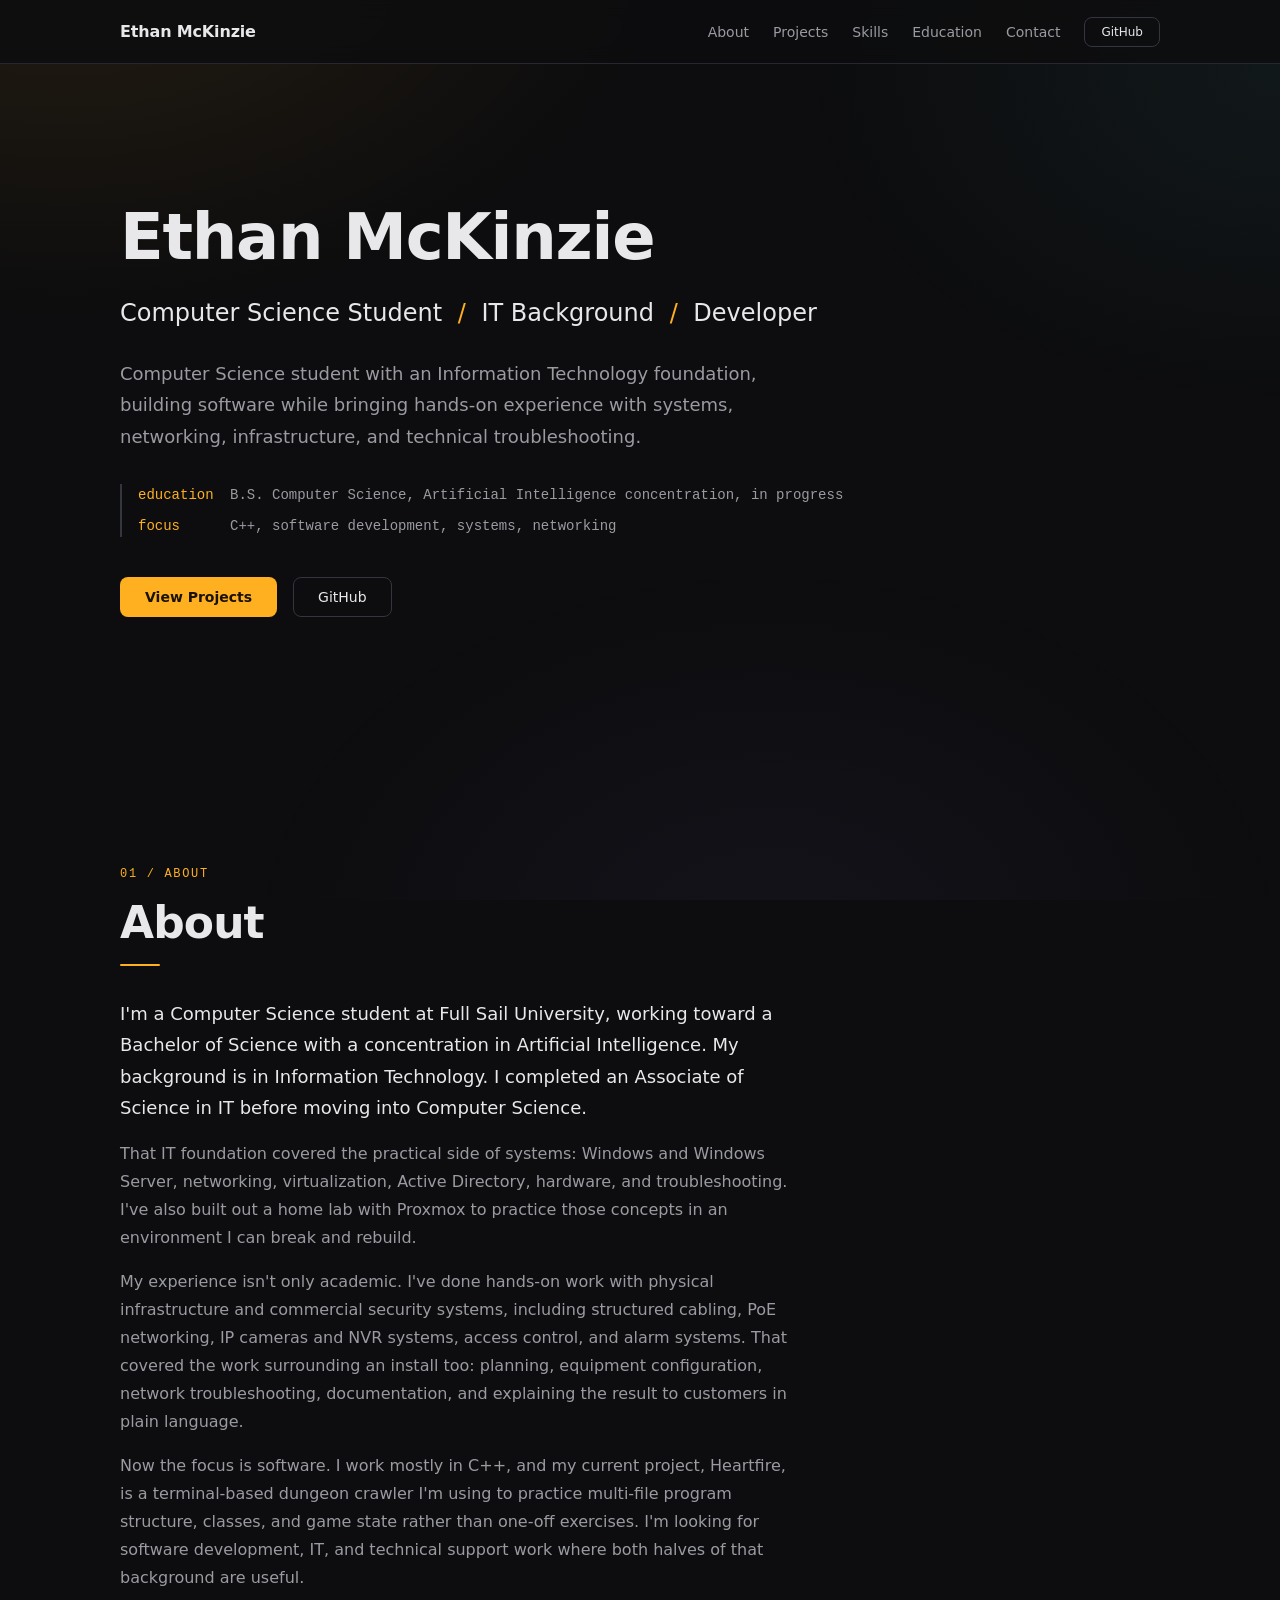
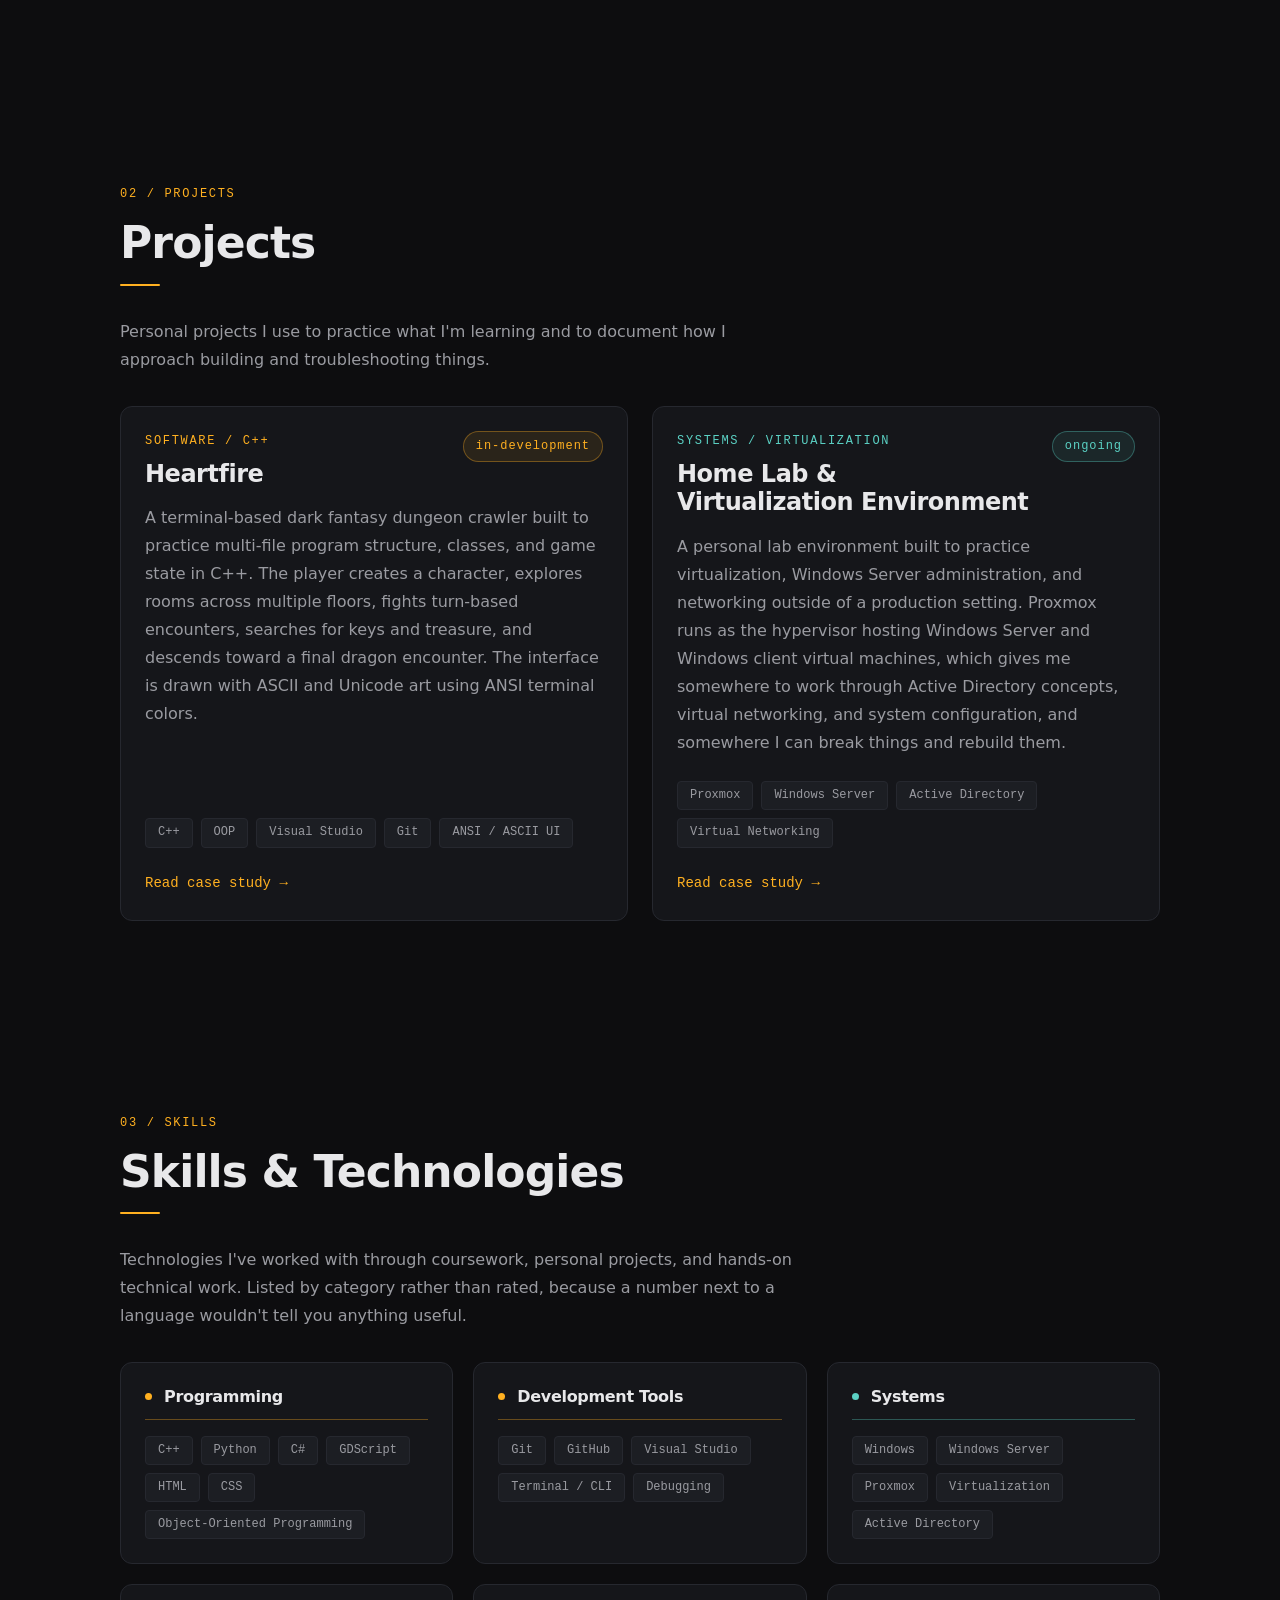
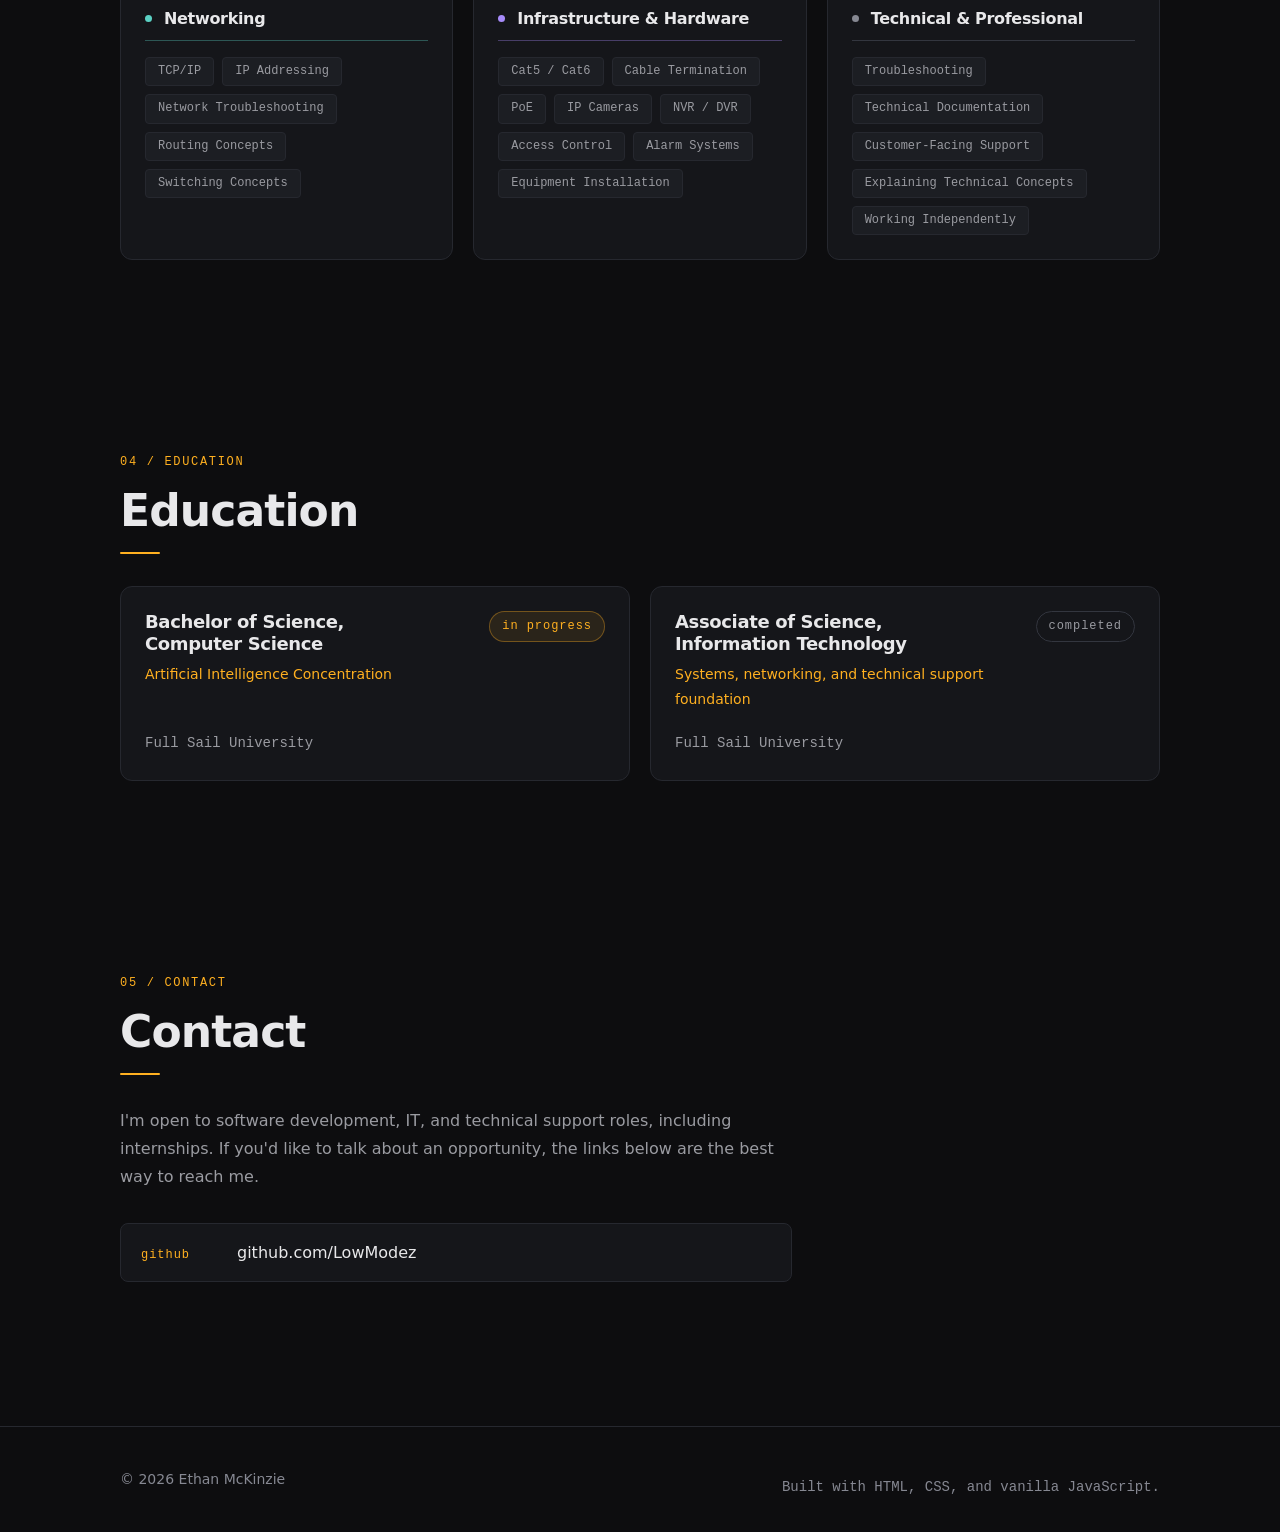
==== index.html @ f71be99f "Add favicon and social preview image Add SEO and Open Graph metadata Rewrite README with project doc" ====
<!DOCTYPE html>
<html lang="en">

<head>
    <meta charset="UTF-8">
    <meta name="viewport" content="width=device-width, initial-scale=1.0">

    <title>Ethan McKinzie | Computer Science &amp; Software Development</title>
    <meta name="description" content="Computer Science student with an Information Technology background, building software in C++ alongside hands-on experience with systems and networking.">

    <!-- Tells search engines which URL is the real one, so the same page
         reached with a trailing slash or query string is not treated as
         duplicate content. -->
    <link rel="canonical" href="https://lowmodez.github.io/">

    <!-- Colors the browser UI on mobile to match the page. -->
    <meta name="theme-color" content="#0d0d0f">

    <!-- Favicons. The SVG scales to any size in modern browsers; the PNG
         is the fallback, and the touch icon is used when the site is
         saved to a phone home screen. -->
    <link rel="icon" href="assets/icons/favicon.svg" type="image/svg+xml">
    <link rel="icon" href="assets/icons/favicon-32.png" sizes="32x32" type="image/png">
    <link rel="apple-touch-icon" href="assets/icons/apple-touch-icon.png">

    <!-- Open Graph: controls the preview card when this link is shared in
         LinkedIn, Slack, Discord, or a text message. og:image must be an
         absolute URL, since the scraper has no page to resolve it against. -->
    <meta property="og:type" content="website">
    <meta property="og:site_name" content="Ethan McKinzie">
    <meta property="og:title" content="Ethan McKinzie | Computer Science &amp; Software Development">
    <meta property="og:description" content="Computer Science student with an Information Technology background, building software in C++ alongside hands-on experience with systems and networking.">
    <meta property="og:url" content="https://lowmodez.github.io/">
    <meta property="og:image" content="https://lowmodez.github.io/assets/images/og-preview.png">
    <meta property="og:image:width" content="1200">
    <meta property="og:image:height" content="630">
    <meta property="og:image:alt" content="Ethan McKinzie, Computer Science Student, IT Background, Developer.">

    <!-- Twitter/X reads its own tags. summary_large_image gives the wide
         card rather than a small thumbnail. -->
    <meta name="twitter:card" content="summary_large_image">
    <meta name="twitter:title" content="Ethan McKinzie | Computer Science &amp; Software Development">
    <meta name="twitter:description" content="Computer Science student with an Information Technology background, building software in C++ alongside hands-on experience with systems and networking.">
    <meta name="twitter:image" content="https://lowmodez.github.io/assets/images/og-preview.png">

    <link rel="stylesheet" href="css/styles.css">
</head>

<body>
    <!-- Lets keyboard users jump straight past the navigation. -->
    <a class="skip-link" href="#main">Skip to main content</a>

    <!-- ============================================================
         HEADER / NAVIGATION
         ============================================================ -->
    <header class="site-header">
        <div class="site-header__inner container">
            <a class="brand" href="#top">Ethan McKinzie</a>

            <!-- The toggle is only visible on narrow screens. CSS hides
                 it on desktop, where the menu is always shown.
                 aria-expanded tells screen readers whether the menu is
                 open; js/main.js keeps that value accurate.
                 aria-controls points at the element it opens. -->
            <button class="nav-toggle" type="button" aria-expanded="false" aria-controls="site-menu">
                <span class="nav-toggle__bars" aria-hidden="true"></span>
                <span class="visually-hidden">Menu</span>
            </button>

            <nav class="site-nav" id="site-menu" aria-label="Main navigation">
                <ul class="site-nav__list">
                    <li><a href="#about">About</a></li>
                    <li><a href="#projects">Projects</a></li>
                    <li><a href="#skills">Skills</a></li>
                    <li><a href="#education">Education</a></li>
                    <li><a href="#contact">Contact</a></li>
                    <li class="site-nav__action">
                        <a class="btn btn--ghost btn--sm" href="https://github.com/LowModez" target="_blank" rel="noopener">GitHub</a>
                    </li>
                </ul>
            </nav>
        </div>
    </header>

    <main id="main">
        <!-- ============================================================
             HERO
             ============================================================ -->
        <section id="top" class="hero" aria-labelledby="hero-heading">
            <div class="hero__content">
                <h1 id="hero-heading">Ethan McKinzie</h1>

                <p class="hero__roles">
                    Computer Science Student
                    <span class="hero__sep" aria-hidden="true">/</span>
                    IT Background
                    <span class="hero__sep" aria-hidden="true">/</span>
                    Developer
                </p>

                <p class="hero__intro measure">
                    Computer Science student with an Information Technology foundation,
                    building software while bringing hands-on experience with systems,
                    networking, infrastructure, and technical troubleshooting.
                </p>

                <!-- Small monospace facts. This is the restrained terminal
                     touch: it reads as technical while giving a recruiter
                     the two things they look for first. -->
                <ul class="hero__meta">
                    <li>
                        <span class="hero__meta-key">education</span>
                        <span>B.S. Computer Science, Artificial Intelligence concentration, in progress</span>
                    </li>
                    <li>
                        <span class="hero__meta-key">focus</span>
                        <span>C++, software development, systems, networking</span>
                    </li>
                </ul>

                <div class="hero__actions">
                    <a class="btn btn--primary" href="#projects">View Projects</a>
                    <a class="btn btn--ghost" href="https://github.com/LowModez" target="_blank" rel="noopener">GitHub</a>
                </div>
            </div>
        </section>

        <!-- ============================================================
             ABOUT
             ============================================================ -->
        <section id="about" aria-labelledby="about-heading">
            <p class="eyebrow" data-reveal>01 / About</p>
            <h2 id="about-heading" class="section-title" data-reveal>About</h2>

            <div class="about__body measure">
                <p class="about__lead" data-reveal>
                    I'm a Computer Science student at Full Sail University, working toward a
                    Bachelor of Science with a concentration in Artificial Intelligence. My
                    background is in Information Technology. I completed an Associate of
                    Science in IT before moving into Computer Science.
                </p>

                <p>
                    That IT foundation covered the practical side of systems: Windows and
                    Windows Server, networking, virtualization, Active Directory, hardware,
                    and troubleshooting. I've also built out a home lab with Proxmox to
                    practice those concepts in an environment I can break and rebuild.
                </p>

                <p>
                    My experience isn't only academic. I've done hands-on work with physical
                    infrastructure and commercial security systems, including structured
                    cabling, PoE networking, IP cameras and NVR systems, access control,
                    and alarm systems. That covered the work surrounding an install too:
                    planning, equipment configuration, network troubleshooting,
                    documentation, and explaining the result to customers in plain
                    language.
                </p>

                <p>
                    Now the focus is software. I work mostly in C++, and my current project,
                    Heartfire, is a terminal-based dungeon crawler I'm using to practice
                    multi-file program structure, classes, and game state rather than
                    one-off exercises. I'm looking for software development, IT, and
                    technical support work where both halves of that background are useful.
                </p>
            </div>
        </section>

        <!-- ============================================================
             PROJECTS
             Cards are not linked yet. Each one gets a "Read case study"
             link once its page exists inside /projects/.
             ============================================================ -->
        <section id="projects" aria-labelledby="projects-heading">
            <p class="eyebrow" data-reveal>02 / Projects</p>
            <h2 id="projects-heading" class="section-title" data-reveal>Projects</h2>

            <p class="projects__intro measure" data-reveal>
                Personal projects I use to practice what I'm learning and to document
                how I approach building and troubleshooting things.
            </p>

            <div class="project-grid">
                <!-- --- Heartfire --- -->
                <article class="card card--interactive project" data-reveal>
                    <div class="project__header">
                        <div>
                            <p class="eyebrow">Software / C++</p>
                            <h3 class="project__title">Heartfire</h3>
                        </div>
                        <p class="status">in-development</p>
                    </div>

                    <p class="project__desc">
                        A terminal-based dark fantasy dungeon crawler built to practice
                        multi-file program structure, classes, and game state in C++. The
                        player creates a character, explores rooms across multiple floors,
                        fights turn-based encounters, searches for keys and treasure, and
                        descends toward a final dragon encounter. The interface is drawn
                        with ASCII and Unicode art using ANSI terminal colors.
                    </p>

                    <ul class="tag-list project__tags" aria-label="Technologies used">
                        <li class="tag">C++</li>
                        <li class="tag">OOP</li>
                        <li class="tag">Visual Studio</li>
                        <li class="tag">Git</li>
                        <li class="tag">ANSI / ASCII UI</li>
                    </ul>

                    <p class="project__links">
                        <a class="project__link" href="projects/heartfire.html">
                            Read case study <span aria-hidden="true">&rarr;</span>
                        </a>
                    </p>
                </article>

                <!-- --- Home Lab --- -->
                <article class="card card--interactive project accent-teal" data-reveal>
                    <div class="project__header">
                        <div>
                            <p class="eyebrow">Systems / Virtualization</p>
                            <h3 class="project__title">Home Lab &amp; Virtualization Environment</h3>
                        </div>
                        <p class="status">ongoing</p>
                    </div>

                    <p class="project__desc">
                        A personal lab environment built to practice virtualization, Windows
                        Server administration, and networking outside of a production
                        setting. Proxmox runs as the hypervisor hosting Windows Server and
                        Windows client virtual machines, which gives me somewhere to work
                        through Active Directory concepts, virtual networking, and system
                        configuration, and somewhere I can break things and rebuild them.
                    </p>

                    <ul class="tag-list project__tags" aria-label="Technologies used">
                        <li class="tag">Proxmox</li>
                        <li class="tag">Windows Server</li>
                        <li class="tag">Active Directory</li>
                        <li class="tag">Virtual Networking</li>
                    </ul>

                    <p class="project__links">
                        <a class="project__link" href="projects/home-lab.html">
                            Read case study <span aria-hidden="true">&rarr;</span>
                        </a>
                    </p>
                </article>
            </div>
        </section>

        <!-- ============================================================
             SKILLS
             Grouped by category. No percentages or proficiency bars.
             ============================================================ -->
        <section id="skills" aria-labelledby="skills-heading">
            <p class="eyebrow" data-reveal>03 / Skills</p>
            <h2 id="skills-heading" class="section-title" data-reveal>Skills &amp; Technologies</h2>

            <p class="skills__intro measure" data-reveal>
                Technologies I've worked with through coursework, personal projects, and
                hands-on technical work. Listed by category rather than rated, because
                a number next to a language wouldn't tell you anything useful.
            </p>

            <div class="skills-grid">
                <article class="card skill-group" data-reveal>
                    <h3 class="skill-group__title">Programming</h3>
                    <ul class="tag-list">
                        <li class="tag">C++</li>
                        <li class="tag">Python</li>
                        <li class="tag">C#</li>
                        <li class="tag">GDScript</li>
                        <li class="tag">HTML</li>
                        <li class="tag">CSS</li>
                        <li class="tag">Object-Oriented Programming</li>
                    </ul>
                </article>

                <article class="card skill-group" data-reveal>
                    <h3 class="skill-group__title">Development Tools</h3>
                    <ul class="tag-list">
                        <li class="tag">Git</li>
                        <li class="tag">GitHub</li>
                        <li class="tag">Visual Studio</li>
                        <li class="tag">Terminal / CLI</li>
                        <li class="tag">Debugging</li>
                    </ul>
                </article>

                <article class="card skill-group accent-teal" data-reveal>
                    <h3 class="skill-group__title">Systems</h3>
                    <ul class="tag-list">
                        <li class="tag">Windows</li>
                        <li class="tag">Windows Server</li>
                        <li class="tag">Proxmox</li>
                        <li class="tag">Virtualization</li>
                        <li class="tag">Active Directory</li>
                    </ul>
                </article>

                <article class="card skill-group accent-teal" data-reveal>
                    <h3 class="skill-group__title">Networking</h3>
                    <ul class="tag-list">
                        <li class="tag">TCP/IP</li>
                        <li class="tag">IP Addressing</li>
                        <li class="tag">Network Troubleshooting</li>
                        <li class="tag">Routing Concepts</li>
                        <li class="tag">Switching Concepts</li>
                    </ul>
                </article>

                <article class="card skill-group accent-violet" data-reveal>
                    <h3 class="skill-group__title">Infrastructure &amp; Hardware</h3>
                    <ul class="tag-list">
                        <li class="tag">Cat5 / Cat6</li>
                        <li class="tag">Cable Termination</li>
                        <li class="tag">PoE</li>
                        <li class="tag">IP Cameras</li>
                        <li class="tag">NVR / DVR</li>
                        <li class="tag">Access Control</li>
                        <li class="tag">Alarm Systems</li>
                        <li class="tag">Equipment Installation</li>
                    </ul>
                </article>

                <article class="card skill-group accent-neutral" data-reveal>
                    <h3 class="skill-group__title">Technical &amp; Professional</h3>
                    <ul class="tag-list">
                        <li class="tag">Troubleshooting</li>
                        <li class="tag">Technical Documentation</li>
                        <li class="tag">Customer-Facing Support</li>
                        <li class="tag">Explaining Technical Concepts</li>
                        <li class="tag">Working Independently</li>
                    </ul>
                </article>
            </div>
        </section>

        <!-- ============================================================
             EDUCATION
             ============================================================ -->
        <section id="education" aria-labelledby="education-heading">
            <p class="eyebrow" data-reveal>04 / Education</p>
            <h2 id="education-heading" class="section-title" data-reveal>Education</h2>

            <ul class="education-list">
                <!-- Current degree first: it is the most relevant fact on
                     the page for the roles this site targets. -->
                <li class="card education" data-reveal>
                    <div class="education__header">
                        <div>
                            <h3 class="education__degree">Bachelor of Science, Computer Science</h3>
                            <p class="education__focus">Artificial Intelligence Concentration</p>
                        </div>
                        <p class="status">in progress</p>
                    </div>
                    <p class="education__school">Full Sail University</p>
                </li>

                <li class="card education accent-neutral" data-reveal>
                    <div class="education__header">
                        <div>
                            <h3 class="education__degree">Associate of Science, Information Technology</h3>
                            <p class="education__focus">Systems, networking, and technical support foundation</p>
                        </div>
                        <p class="status status--done">completed</p>
                    </div>
                    <p class="education__school">Full Sail University</p>
                </li>
            </ul>
        </section>

        <!-- ============================================================
             CONTACT
             Email, GitHub, LinkedIn, and the resume link.
             ============================================================ -->
        <section id="contact" aria-labelledby="contact-heading">
            <p class="eyebrow" data-reveal>05 / Contact</p>
            <h2 id="contact-heading" class="section-title" data-reveal>Contact</h2>

            <p class="contact__intro measure" data-reveal>
                I'm open to software development, IT, and technical support roles,
                including internships. If you'd like to talk about an opportunity,
                the links below are the best way to reach me.
            </p>

            <!-- ============================================================
                 ETHAN: three items are commented out below because I will
                 not publish contact details you have not confirmed.
                 Uncomment and fill in whichever you want on the site:

                   1. EMAIL     - which address should recruiters use?
                                  A firstname.lastname style address reads
                                  better to a hiring manager than a handle.
                   2. LINKEDIN  - paste your profile URL.
                   3. LOCATION  - "Dallas-Fort Worth, Texas" or similar.
                                  Recruiters filter on location, so this
                                  usually helps. City and state only, never
                                  a street address.

                 The resume button further down works the same way: drop the
                 PDF into assets/documents/ and uncomment it.
                 ============================================================ -->
            <ul class="contact-list">
                <!--
                <li>
                    <a class="contact-item" href="mailto:YOUR_EMAIL_HERE">
                        <span class="contact-item__label">email</span>
                        <span class="contact-item__value">YOUR_EMAIL_HERE</span>
                    </a>
                </li>
                -->

                <li data-reveal>
                    <a class="contact-item" href="https://github.com/LowModez" target="_blank" rel="noopener">
                        <span class="contact-item__label">github</span>
                        <span class="contact-item__value">github.com/LowModez</span>
                    </a>
                </li>

                <!--
                <li>
                    <a class="contact-item" href="YOUR_LINKEDIN_URL_HERE" target="_blank" rel="noopener">
                        <span class="contact-item__label">linkedin</span>
                        <span class="contact-item__value">linkedin.com/in/YOUR_HANDLE</span>
                    </a>
                </li>
                -->

                <!--
                <li>
                    <p class="contact-item contact-item--static">
                        <span class="contact-item__label">location</span>
                        <span class="contact-item__value">Dallas-Fort Worth, Texas</span>
                    </p>
                </li>
                -->
            </ul>

            <!--
            <div class="contact__actions">
                <a class="btn btn--primary" href="assets/documents/YOUR_RESUME.pdf" target="_blank" rel="noopener">View Resume</a>
                <a class="btn btn--ghost" href="assets/documents/YOUR_RESUME.pdf" download>Download Resume</a>
            </div>
            -->
        </section>
    </main>

    <!-- ============================================================
         FOOTER
         ============================================================ -->
    <footer class="site-footer">
        <div class="container site-footer__inner">
            <!-- The year is filled in by js/main.js so it never goes stale. -->
            <p class="site-footer__copy">&copy; <span data-current-year>2026</span> Ethan McKinzie</p>
            <p class="site-footer__note">Built with HTML, CSS, and vanilla JavaScript.</p>
        </div>
    </footer>

    <script src="js/main.js"></script>
</body>

</html>
---- css/styles.css ----
/* ============================================================
   Ethan McKinzie Portfolio Stylesheet
   ------------------------------------------------------------
   Single stylesheet, organized top to bottom in the same order
   the page is built. Each section below gets filled in during
   its own phase, so this file stays easy to navigate.

   TABLE OF CONTENTS
     01  Variables (design tokens)
     02  Reset
     03  Base elements
     04  Layout / containers
     05  Utilities
     06  Components (buttons, cards, tags)
     07  Header / Navigation
     08  Hero
     09  About
     10  Projects
     11  Skills
     12  Education
     13  Contact
     14  Footer
     15  Case study pages
     16  Responsive
   ============================================================ */


/* ============================================================
   01  VARIABLES
   ------------------------------------------------------------
   Every color, font size, and spacing value used on this site is
   declared here. Rules further down reference these names instead
   of raw values, so the entire look can be adjusted from one place.
   ============================================================ */
:root {
    /* --- Backgrounds -----------------------------------------
       Three depths: the page itself, raised panels such as cards,
       and a slightly lighter step for hover states. */
    --bg-primary: #0d0d0f;
    --bg-surface: #15161a;
    --bg-surface-raised: #1c1e23;

    /* --- Borders ---------------------------------------------
       Low-contrast dividers. Subtle on purpose: on a dark theme,
       borders should suggest structure, not draw attention. */
    --border: #26282f;
    --border-strong: #33363f;

    /* --- Text -----------------------------------------------
       Off-white rather than pure #fff. Pure white on near-black
       is harsh to read for more than a paragraph or two.
       Contrast against --bg-primary:
         primary   ~15.9:1
         secondary  ~6.9:1
       Both clear WCAG AA (4.5:1) for body text. */
    --text-primary: #e8e8ea;
    --text-secondary: #9a9ba1;

    /* Lightened from #6f717a, which measured 3.99:1 on the page
       background and 3.43:1 on raised panels - both below the 4.5:1
       WCAG AA minimum for normal-size text. This value clears AA on
       all three background depths (5.5:1, 5.1:1, 4.7:1). It is used
       for footer text and figure captions, which are small, so
       passing here matters more than the extra bit of contrast
       costs in visual hierarchy. */
    --text-muted: #868892;

    /* --- Accent ---------------------------------------------
       Warm amber, one accent only. ~10.6:1 against the page
       background, so it stays legible as link and label text
       rather than being decoration that cannot be read.
       The dim and soft variants are for borders and tinted
       backgrounds, never for text. */
    --accent: #ffb020;
    --accent-hover: #ffc352;
    --accent-dim: rgba(255, 176, 32, 0.35);
    --accent-soft: rgba(255, 176, 32, 0.09);

    /* --- Category accents -----------------------------------
       Two supporting hues. These are not decoration: each one is
       tied to a category of work, so the color carries meaning.

         amber   software, and anything currently active
         teal    systems and networking
         violet  physical infrastructure and hardware

       Amber stays dominant. These two appear only on category
       labels and the hover states of the cards they belong to.
       Contrast against --bg-primary:
         teal   ~11.7:1
         violet  ~7.2:1
       Both clear WCAG AA, since both are used as label text. */
    --accent-2: #5bd1c4;
    --accent-2-dim: rgba(91, 209, 196, 0.35);
    --accent-2-soft: rgba(91, 209, 196, 0.09);

    --accent-3: #a78bfa;
    --accent-3-dim: rgba(167, 139, 250, 0.35);
    --accent-3-soft: rgba(167, 139, 250, 0.09);

    /* Default "current category" colors. A card can override these
       three on itself, and every rule that references them picks up
       the change without needing its own variant. */
    --group: var(--accent);
    --group-dim: var(--accent-dim);
    --group-soft: var(--accent-soft);

    /* --- Typography -----------------------------------------
       System font stacks: no web fonts to download, which means
       no extra network request, no layout shift while a font
       loads, and text that renders instantly. Monospace is
       reserved for small technical labels. */
    --font-sans: system-ui, -apple-system, "Segoe UI", Roboto,
                 "Helvetica Neue", Arial, sans-serif;
    --font-mono: ui-monospace, "Cascadia Code", Consolas,
                 "SF Mono", Menlo, monospace;

    /* Fluid type scale. clamp(min, preferred, max) lets each size
       grow with the viewport and then stop, so headings shrink
       sensibly on phones without a pile of media queries.
       The 'vw' unit in the middle value is a percentage of the
       viewport width. */
    --text-xs: 0.75rem;
    --text-sm: 0.875rem;
    --text-base: 1rem;
    --text-lg: 1.125rem;
    --text-xl: clamp(1.25rem, 0.6vw + 1.1rem, 1.5rem);
    --text-2xl: clamp(1.5rem, 1.2vw + 1.2rem, 2rem);
    --text-3xl: clamp(1.875rem, 2vw + 1.3rem, 2.75rem);
    --text-4xl: clamp(2.25rem, 3.5vw + 1.4rem, 4rem);

    --leading-tight: 1.2;
    --leading-normal: 1.6;
    --leading-relaxed: 1.75;

    /* Wider letter-spacing for the small uppercase monospace
       labels. Cramped uppercase text is hard to read. */
    --tracking-wide: 0.08em;
    --tracking-wider: 0.14em;

    /* --- Spacing --------------------------------------------
       A 4px scale. Sticking to these steps is what keeps spacing
       consistent between sections built weeks apart. */
    --space-1: 0.25rem;
    --space-2: 0.5rem;
    --space-3: 0.75rem;
    --space-4: 1rem;
    --space-5: 1.25rem;
    --space-6: 1.5rem;
    --space-8: 2rem;
    --space-10: 2.5rem;
    --space-12: 3rem;
    --space-16: 4rem;
    --space-20: 5rem;
    --space-24: 6rem;

    /* --- Layout ---------------------------------------------
       Content stops at --container so lines of text never get
       uncomfortably long on a wide monitor. --measure caps
       paragraph width for the same reason. */
    --container: 68rem;
    --measure: 42rem;
    --gutter: var(--space-6);

    /* Vertical rhythm between major sections. */
    --section-gap: clamp(var(--space-16), 8vw, var(--space-24));

    /* --- Borders and shadows --------------------------------- */
    --radius-sm: 4px;
    --radius: 8px;
    --radius-lg: 12px;

    --shadow-raised: 0 8px 24px rgba(0, 0, 0, 0.45);

    /* --- Motion ---------------------------------------------
       Short, consistent transitions. Anything longer than about
       250ms starts to feel sluggish on hover. */
    --transition-fast: 120ms ease;
    --transition: 180ms ease;

    /* Height of the fixed header, reserved now so anchor links
       and scroll offsets can reference it in the next phase. */
    --header-height: 4rem;
}


/* ============================================================
   02  RESET
   ------------------------------------------------------------
   A deliberately small reset. Only the browser defaults that
   actually cause layout problems are cleared.
   ============================================================ */

/* border-box means padding and borders count inside an element's
   declared width, so a 300px card stays 300px once padded. */
*,
*::before,
*::after {
    box-sizing: border-box;
}

/* Browsers apply their own margins to headings, paragraphs, and
   lists. Clearing them means all spacing comes from this file. */
body,
h1, h2, h3, h4, h5, h6,
p,
figure,
blockquote,
ul, ol,
dl, dd {
    margin: 0;
}

/* Lists used for navigation and tag rows should not show bullets.
   Semantic lists inside prose keep their markers, restored in
   section 03. */
ul, ol {
    padding: 0;
    list-style: none;
}

/* Media should never overflow its container. */
img,
picture,
svg,
video {
    display: block;
    max-width: 100%;
    height: auto;
}

/* Form controls do not inherit typography by default. */
input,
button,
textarea,
select {
    font: inherit;
    color: inherit;
}

/* Long words and URLs wrap instead of forcing a horizontal
   scrollbar on narrow screens. */
h1, h2, h3, h4, h5, h6, p, li, a {
    overflow-wrap: break-word;
}


/* ============================================================
   03  BASE ELEMENTS
   ============================================================ */

html {
    /* Anchor targets land below the fixed header instead of
       hiding underneath it. */
    scroll-padding-top: calc(var(--header-height) + var(--space-4));

    /* Anchor links glide instead of jumping. The reduced-motion
       block at the end of this file turns this off. */
    scroll-behavior: smooth;

    /* Guarantees no accidental sideways scrolling anywhere. */
    overflow-x: hidden;

    /* The base color lives on <html> rather than <body> so the
       gradient layer below can sit behind the body content. */
    background-color: var(--bg-primary);
}

body {
    /* position: relative establishes the stacking context that the
       fixed background layer below is placed into. */
    position: relative;
    color: var(--text-primary);
    font-family: var(--font-sans);
    font-size: var(--text-base);
    line-height: var(--leading-normal);

    /* Smoother glyph rendering for light text on dark backgrounds. */
    -webkit-font-smoothing: antialiased;
    text-rendering: optimizeLegibility;

    /* min-height keeps the footer at the bottom on short pages. */
    min-height: 100vh;
}

/* --- Page background --------------------------------------
   Three soft color washes covering the whole page, not just the
   hero: amber upper left, teal upper right, violet along the
   bottom. Together they keep large dark areas from looking flat.

   Why a fixed pseudo-element instead of a background on <body>:
     - position: fixed with inset: 0 covers the entire viewport at
       full width, so the wash spans the page rather than being
       confined to the centered content column.
     - It stays put while the page scrolls, so the color does not
       repeat or streak down a long page.
     - background-attachment: fixed would achieve something similar
       but is unreliable on iOS.

   z-index: -1 places it behind all content. pointer-events: none
   means it can never intercept a click.
   Alpha values are 5-10%: present, never a glow effect.
   ---------------------------------------------------------- */
body::before {
    content: "";
    position: fixed;
    inset: 0;
    z-index: -1;
    pointer-events: none;

    background-image:
        radial-gradient(60rem 40rem at 5% -10%, rgba(255, 176, 32, 0.10), transparent 65%),
        radial-gradient(50rem 35rem at 100% 8%, rgba(91, 209, 196, 0.06), transparent 60%),
        radial-gradient(55rem 40rem at 60% 105%, rgba(167, 139, 250, 0.05), transparent 60%);
    background-repeat: no-repeat;
}

/* --- Headings ---------------------------------------------
   Tighter line height than body text, since large type needs
   proportionally less leading. text-wrap: balance evens out the
   line lengths of multi-line headings in modern browsers. */
h1, h2, h3, h4 {
    line-height: var(--leading-tight);
    font-weight: 600;
    letter-spacing: -0.02em;
    text-wrap: balance;
}

h1 { font-size: var(--text-4xl); }
h2 { font-size: var(--text-3xl); }
h3 { font-size: var(--text-xl); }
h4 { font-size: var(--text-lg); }

/* --- Paragraphs ------------------------------------------- */
p {
    color: var(--text-secondary);
    line-height: var(--leading-relaxed);
}

/* Paragraphs that follow another paragraph get separated. Using
   the sibling selector avoids a trailing margin on the last one. */
p + p {
    margin-top: var(--space-4);
}

/* --- Links -----------------------------------------------
   Underline offset keeps the line clear of letter descenders.
   Color, not just underline, changes on hover. */
a {
    color: var(--accent);
    text-decoration: none;
    transition: color var(--transition-fast);
}

a:hover {
    color: var(--accent-hover);
    text-decoration: underline;
    text-underline-offset: 0.2em;
}

/* --- Inline code ------------------------------------------ */
code,
kbd,
samp,
pre {
    font-family: var(--font-mono);
    font-size: 0.9em;
}

code {
    background-color: var(--bg-surface);
    border: 1px solid var(--border);
    border-radius: var(--radius-sm);
    padding: 0.15em 0.4em;
    color: var(--text-primary);
}

/* --- Horizontal rule -------------------------------------- */
hr {
    border: 0;
    border-top: 1px solid var(--border);
    margin: var(--space-12) 0;
}

/* --- Focus ------------------------------------------------
   :focus-visible shows the ring for keyboard users but not on
   mouse clicks. A visible focus indicator is a requirement, not
   a decoration, so it uses the accent color at full strength. */
:focus-visible {
    outline: 2px solid var(--accent);
    outline-offset: 3px;
    border-radius: var(--radius-sm);
}

/* --- Text selection --------------------------------------- */
::selection {
    background-color: var(--accent-dim);
    color: var(--text-primary);
}


/* ============================================================
   04  LAYOUT / CONTAINERS
   ============================================================ */

/* Centers content and stops it from spanning an entire wide
   monitor. margin-inline is shorthand for left and right. */
.container {
    width: 100%;
    max-width: var(--container);
    margin-inline: auto;
    padding-inline: var(--gutter);
}

/* Each top-level section is its own centered container, so no
   extra wrapper markup is needed inside index.html. */
main > section {
    width: 100%;
    max-width: var(--container);
    margin-inline: auto;
    padding: var(--section-gap) var(--gutter);
}

/* Caps paragraph width for readability. Roughly 65-75 characters
   per line is the comfortable range for sustained reading. */
.measure {
    max-width: var(--measure);
}


/* ============================================================
   05  UTILITIES
   ============================================================ */

/* The skip link sits off-screen until it receives keyboard focus,
   then slides into view. Keeps the page clean while still giving
   keyboard users a way past the navigation. */
.skip-link {
    position: absolute;
    left: -9999px;
    z-index: 100;
    background-color: var(--bg-surface-raised);
    color: var(--text-primary);
    padding: var(--space-3) var(--space-5);
    border: 1px solid var(--accent);
    border-radius: var(--radius);
}

.skip-link:focus {
    left: var(--space-4);
    top: var(--space-4);
    text-decoration: none;
}

/* Hides an element visually while leaving it readable by screen
   readers. Used for headings that are structurally necessary but
   visually redundant. */
.visually-hidden {
    position: absolute;
    width: 1px;
    height: 1px;
    padding: 0;
    margin: -1px;
    overflow: hidden;
    clip-path: inset(50%);
    white-space: nowrap;
}

/* Small uppercase monospace label. This is the restrained
   terminal touch: enough to read as technical without turning
   the page into a fake console.
   Used for things like "01 / PROJECTS". */
.eyebrow {
    display: block;
    font-family: var(--font-mono);
    font-size: var(--text-xs);
    font-weight: 500;
    letter-spacing: var(--tracking-wider);
    text-transform: uppercase;
    color: var(--accent);
    margin-bottom: var(--space-3);
}

/* --- Reveal on scroll ------------------------------------
   Elements marked data-reveal in the HTML fade and rise slightly
   as they scroll into view.

   The hidden starting state is deliberately scoped inside
   .js-reveal, a class that js/main.js puts on <html>. It is only
   added when JavaScript is running AND the visitor has not asked
   for reduced motion.

   That ordering matters: with no JavaScript, the class is never
   added, these rules never apply, and every section is simply
   visible. Content can never be trapped in a hidden state by a
   script that failed to load.
   ---------------------------------------------------------- */
.js-reveal [data-reveal] {
    opacity: 0;
    transform: translateY(18px);
    transition: opacity 500ms ease, transform 500ms ease;
}

.js-reveal [data-reveal].is-visible {
    opacity: 1;
    transform: none;
}

/* Cards in a grid arrive one after another rather than all at
   once. Each position waits slightly longer than the one before. */
.js-reveal [data-reveal]:nth-child(2) { transition-delay: 70ms; }
.js-reveal [data-reveal]:nth-child(3) { transition-delay: 140ms; }
.js-reveal [data-reveal]:nth-child(4) { transition-delay: 210ms; }
.js-reveal [data-reveal]:nth-child(5) { transition-delay: 280ms; }
.js-reveal [data-reveal]:nth-child(6) { transition-delay: 350ms; }


/* ============================================================
   06  COMPONENTS
   ------------------------------------------------------------
   Reusable pieces the later section phases will assemble.
   Nothing in index.html uses these yet.
   ============================================================ */

/* --- Buttons ---------------------------------------------
   .btn is the shared shape and behavior. A modifier class
   (.btn--primary / .btn--ghost) supplies the colors, so the two
   variants can never drift apart in size or alignment. */
.btn {
    display: inline-flex;
    align-items: center;
    justify-content: center;
    gap: var(--space-2);

    padding: var(--space-3) var(--space-6);
    border: 1px solid transparent;
    border-radius: var(--radius);

    font-size: var(--text-sm);
    font-weight: 500;
    line-height: 1;
    text-decoration: none;
    white-space: nowrap;
    cursor: pointer;

    transition: background-color var(--transition),
                border-color var(--transition),
                color var(--transition),
                transform var(--transition-fast);
}

.btn:hover {
    text-decoration: none;
}

/* Pressing the button nudges it down a pixel: cheap, immediate
   physical feedback with no animation library involved. */
.btn:active {
    transform: translateY(1px);
}

/* Solid amber. Dark text on the accent because amber is a light
   color, and light-on-light would be unreadable. */
.btn--primary {
    background-color: var(--accent);
    color: #1a1204;
    font-weight: 600;
}

/* Lifts a pixel and casts a warm shadow in its own color, so the
   button looks lit rather than outlined. */
.btn--primary:hover {
    background-color: var(--accent-hover);
    color: #1a1204;
    transform: translateY(-2px);
    box-shadow: 0 8px 20px rgba(255, 176, 32, 0.20);
}

/* Outlined, for secondary actions sitting next to the primary one. */
.btn--ghost {
    background-color: transparent;
    border-color: var(--border-strong);
    color: var(--text-primary);
}

.btn--ghost:hover {
    border-color: var(--accent);
    background-color: var(--accent-soft);
    color: var(--text-primary);
    transform: translateY(-2px);
}

/* Compact size, for buttons sitting inside the header bar. */
.btn--sm {
    padding: var(--space-2) var(--space-4);
    font-size: var(--text-xs);
}

/* --- Cards -----------------------------------------------
   Raised panel used for projects, skill groups, and education
   entries. */
.card {
    /* relative positions the accent line drawn by ::before. */
    position: relative;
    display: flex;
    flex-direction: column;

    background-color: var(--bg-surface);
    border: 1px solid var(--border);
    border-radius: var(--radius-lg);
    padding: var(--space-6);

    /* overflow: hidden keeps the accent line inside the rounded
       corners instead of poking past them. */
    overflow: hidden;

    transition: border-color var(--transition),
                transform var(--transition),
                box-shadow var(--transition);
}

/* A hairline along the top edge that fades in on hover, in
   whatever color this card's category uses. Drawn as a gradient so
   it is brightest in the middle and disappears at both ends
   instead of stopping abruptly. */
.card::before {
    content: "";
    position: absolute;
    top: 0;
    left: 0;
    right: 0;
    height: 1px;
    background-image: linear-gradient(
        90deg,
        transparent,
        var(--group),
        transparent
    );
    opacity: 0;
    transition: opacity var(--transition);
}

.card:hover::before,
.card:focus-within::before {
    opacity: 1;
}

/* Every card warms its border on hover. */
.card:hover {
    border-color: var(--group-dim);
}

/* Only cards that actually lead somewhere lift off the page. The
   shadow includes a faint ring in the category color. */
.card--interactive:hover {
    transform: translateY(-3px);
    box-shadow: var(--shadow-raised), 0 0 0 1px var(--group-soft);
}

/* Keyboard equivalent of the hover state, so the effect is not
   mouse-only. */
.card--interactive:focus-within {
    border-color: var(--group-dim);
}

/* --- Tags ------------------------------------------------
   Technology labels, e.g. C++ or Proxmox. Monospace signals
   "technical term" without needing extra explanation. */
.tag-list {
    display: flex;
    flex-wrap: wrap;
    gap: var(--space-2);
}

.tag {
    font-family: var(--font-mono);
    font-size: var(--text-xs);
    color: var(--text-secondary);
    background-color: var(--bg-surface-raised);
    border: 1px solid var(--border);
    border-radius: var(--radius-sm);
    padding: var(--space-1) var(--space-3);
    white-space: nowrap;

    transition: border-color var(--transition),
                color var(--transition),
                background-color var(--transition);
}

/* Tags respond individually to the cursor, tinted in the color of
   the category they belong to. Small, but it makes a static list
   of technologies feel like part of the page. */
.tag:hover {
    color: var(--text-primary);
    border-color: var(--group-dim);
    background-color: var(--group-soft);
}

/* --- Status pill -----------------------------------------
   Honest project state: "in-development", "personal-project".
   Lowercase and monospace to read like a value, not a boast. */
.status {
    display: inline-flex;
    align-items: center;
    gap: var(--space-2);
    font-family: var(--font-mono);
    font-size: var(--text-xs);
    letter-spacing: var(--tracking-wide);
    color: var(--accent);
    background-color: var(--accent-soft);
    border: 1px solid var(--accent-dim);
    border-radius: 999px;
    padding: var(--space-1) var(--space-3);
}

/* Neutral variant for something finished. The amber pill is
   reserved for what is currently active, so the eye lands on the
   in-progress item first. */
.status--done {
    color: var(--text-secondary);
    background-color: transparent;
    border-color: var(--border-strong);
}

/* --- Category accent modifiers ---------------------------
   Add one of these to any element to change which accent its
   subtree uses. Because the rules elsewhere all reference
   --group / --group-dim / --group-soft rather than a fixed color,
   overriding the three variables here is enough: borders, hover
   tints, accent lines, and tags all follow automatically.

   Omitting a modifier leaves the element on amber, the default set
   in :root. */
.accent-teal {
    --group: var(--accent-2);
    --group-dim: var(--accent-2-dim);
    --group-soft: var(--accent-2-soft);
}

.accent-violet {
    --group: var(--accent-3);
    --group-dim: var(--accent-3-dim);
    --group-soft: var(--accent-3-soft);
}

/* For categories that should stay quiet, such as transferable
   professional skills. */
.accent-neutral {
    --group: var(--text-muted);
    --group-dim: var(--border-strong);
    --group-soft: rgba(255, 255, 255, 0.03);
}

/* --- Section heading -------------------------------------
   Shared treatment for the h2 of each major section, with a short
   amber rule beneath it to separate sections without a full-width
   divider line. */
.section-title {
    position: relative;
    padding-bottom: var(--space-4);
    margin-bottom: var(--space-8);
}

.section-title::after {
    content: "";
    position: absolute;
    left: 0;
    bottom: 0;
    width: 2.5rem;
    height: 2px;
    background-color: var(--accent);
    border-radius: 999px;
}

/* When the heading is a reveal target, its rule draws itself in
   after the text has arrived. The delay is what makes it read as a
   deliberate underline rather than part of the fade. */
.js-reveal .section-title[data-reveal]::after {
    width: 0;
    transition: width 500ms ease 200ms;
}

.js-reveal .section-title[data-reveal].is-visible::after {
    width: 2.5rem;
}


/* ============================================================
   07  HEADER / NAVIGATION
   ------------------------------------------------------------
   Written desktop-first: the rules here describe the full
   horizontal navigation, and the media query in section 15
   collapses it into a toggle menu on narrow screens.
   ============================================================ */

.site-header {
    /* sticky keeps the bar visible while scrolling but, unlike
       fixed, it still occupies space in the normal flow. */
    position: sticky;
    top: 0;
    z-index: 50;

    height: var(--header-height);

    /* Semi-transparent so content softly shows through, with a
       blur behind it. The solid fallback color is listed first
       for browsers without backdrop-filter support. */
    background-color: rgba(13, 13, 15, 0.85);
    backdrop-filter: blur(10px);
    -webkit-backdrop-filter: blur(10px);

    border-bottom: 1px solid var(--border);
}

.site-header__inner {
    display: flex;
    align-items: center;
    justify-content: space-between;
    gap: var(--space-6);
    height: 100%;
}

/* --- Brand ------------------------------------------------
   The real name, kept as the most prominent item in the bar. */
.brand {
    font-size: var(--text-base);
    font-weight: 600;
    letter-spacing: -0.01em;
    color: var(--text-primary);
    white-space: nowrap;
}

.brand:hover {
    color: var(--accent);
    text-decoration: none;
}

/* --- Nav list --------------------------------------------- */
.site-nav__list {
    display: flex;
    align-items: center;
    gap: var(--space-6);
}

/* :not(.btn) excludes the GitHub button, which already has its
   own styling from the button component. */
.site-nav__list a:not(.btn) {
    position: relative;
    font-size: var(--text-sm);
    color: var(--text-secondary);
}

.site-nav__list a:not(.btn):hover {
    color: var(--text-primary);
    text-decoration: none;
}

/* An amber underline that grows from the left on hover. Using a
   pseudo-element rather than text-decoration allows the width to
   be animated. */
.site-nav__list a:not(.btn)::after {
    content: "";
    position: absolute;
    left: 0;
    bottom: -0.35rem;
    width: 0;
    height: 1px;
    background-color: var(--accent);
    transition: width var(--transition);
}

.site-nav__list a:not(.btn):hover::after,
.site-nav__list a:not(.btn):focus-visible::after {
    width: 100%;
}

/* --- Mobile toggle button --------------------------------
   Hidden on desktop; section 15 reveals it on narrow screens. */
.nav-toggle {
    display: none;
    position: relative;
    align-items: center;
    justify-content: center;

    width: 2.75rem;
    height: 2.75rem;

    background-color: transparent;
    border: 1px solid var(--border-strong);
    border-radius: var(--radius);
    color: var(--text-primary);
    cursor: pointer;

    transition: border-color var(--transition);
}

.nav-toggle:hover {
    border-color: var(--accent);
}

/* The hamburger icon is drawn in CSS rather than loaded as an
   image: three bars, where the middle one is the element itself
   and the outer two are its ::before and ::after.
   currentColor means the bars inherit the button's text color. */
.nav-toggle__bars {
    position: relative;
    width: 1.25rem;
    height: 2px;
    background-color: currentColor;
    border-radius: 2px;
    transition: background-color var(--transition);
}

.nav-toggle__bars::before,
.nav-toggle__bars::after {
    content: "";
    position: absolute;
    left: 0;
    width: 100%;
    height: 2px;
    background-color: currentColor;
    border-radius: 2px;
    transition: transform var(--transition);
}

.nav-toggle__bars::before { top: -6px; }
.nav-toggle__bars::after  { top: 6px; }

/* When the menu is open, the bars become an X.
   This selects on aria-expanded, the same attribute screen
   readers use, so the visual state and the announced state come
   from one source and cannot fall out of sync. */
.nav-toggle[aria-expanded="true"] .nav-toggle__bars {
    background-color: transparent;
}

.nav-toggle[aria-expanded="true"] .nav-toggle__bars::before {
    transform: translateY(6px) rotate(45deg);
}

.nav-toggle[aria-expanded="true"] .nav-toggle__bars::after {
    transform: translateY(-6px) rotate(-45deg);
}


/* ============================================================
   08  HERO
   ============================================================ */

.hero {
    display: flex;
    align-items: center;

    /* Fills the screen below the header, but stops growing on very
       tall displays so the layout never looks stretched.
       svh is the "small viewport height" unit, which accounts for
       mobile browser toolbars that 100vh ignores. */
    min-height: min(calc(100svh - var(--header-height)), 44rem);

    /* Overrides the shared section padding for a tighter top. */
    padding-block: var(--space-12) var(--space-16);

    /* The hero used to carry its own amber wash. That now lives on
       body::before so it spans the whole page at full width instead
       of being clipped to this section's centered column. */
}

/* --- Entrance animation ----------------------------------
   The hero fades up on load, one element at a time. It plays once,
   it is short, and it is the only thing moving on the page.

   "both" as the fill mode holds each element at its starting state
   during its delay, so nothing flashes into place early.

   The delays are applied with nth-child rather than inline styles
   so the markup stays clean. */
@keyframes rise-in {
    from {
        opacity: 0;
        transform: translateY(14px);
    }
    to {
        opacity: 1;
        transform: none;
    }
}

.hero__content > * {
    animation: rise-in 600ms ease both;
}

.hero__content > *:nth-child(2) { animation-delay: 90ms; }
.hero__content > *:nth-child(3) { animation-delay: 180ms; }
.hero__content > *:nth-child(4) { animation-delay: 270ms; }
.hero__content > *:nth-child(5) { animation-delay: 360ms; }

/* The hero is a flex container so its content can be vertically
   centered. Without an explicit width, a flex child shrinks to fit
   its text instead of spanning the section. */
.hero__content {
    width: 100%;
}

/* --- Role line -------------------------------------------
   Sits directly under the name. Not a heading, because it is a
   description rather than a section title. */
.hero__roles {
    margin-top: var(--space-4);
    font-size: var(--text-xl);
    font-weight: 500;
    color: var(--text-primary);
}

.hero__sep {
    color: var(--accent);
    margin-inline: var(--space-2);
    font-weight: 400;
}

/* --- Intro paragraph -------------------------------------- */
.hero__intro {
    margin-top: var(--space-6);
    font-size: var(--text-lg);
}

/* --- Monospace facts -------------------------------------
   The amber left rule groups the lines together and ties them to
   the accent without adding a box. */
.hero__meta {
    margin-top: var(--space-8);
    padding-left: var(--space-4);
    border-left: 2px solid var(--border-strong);
    font-family: var(--font-mono);
    font-size: var(--text-sm);
    color: var(--text-secondary);
}

.hero__meta li {
    display: flex;
    flex-wrap: wrap;
    gap: var(--space-1) var(--space-3);
}

.hero__meta li + li {
    margin-top: var(--space-2);
}

/* Fixed width aligns the values into a column, like a key/value
   listing in a terminal. */
.hero__meta-key {
    flex: 0 0 auto;
    min-width: 5rem;
    color: var(--accent);
}

/* --- Calls to action -------------------------------------- */
.hero__actions {
    display: flex;
    flex-wrap: wrap;
    gap: var(--space-4);
    margin-top: var(--space-10);
}


/* ============================================================
   09  ABOUT
   ============================================================ */

/* The lead paragraph is set slightly larger and in the primary
   text color. It gives the section an entry point instead of
   presenting four paragraphs of identical weight. */
.about__lead {
    font-size: var(--text-lg);
    color: var(--text-primary);
}


/* ============================================================
   10  PROJECTS
   ============================================================ */

.projects__intro {
    margin-bottom: var(--space-8);
}

/* auto-fit with minmax is a responsive grid without media queries:
   each column is at least 19rem wide and shares the leftover space
   equally, and the browser fits as many columns as will fit. Two
   cards sit side by side on a desktop and stack on a phone. */
.project-grid {
    display: grid;
    grid-template-columns: repeat(auto-fit, minmax(19rem, 1fr));
    gap: var(--space-6);
}

/* Category label and title on the left, status pill on the right.
   align-items: flex-start keeps the pill on the first line when a
   title wraps to two lines. */
.project__header {
    display: flex;
    align-items: flex-start;
    justify-content: space-between;
    gap: var(--space-4);
}

/* flex: 0 0 auto stops the pill from being squeezed narrower than
   its text by a long title next to it. */
.project__header .status {
    flex: 0 0 auto;
    white-space: nowrap;
}

/* The category eyebrow sits directly above the title, so it does
   not need the larger gap the class carries by default. It is
   colored by the card's category rather than always amber. */
.project__header .eyebrow {
    margin-bottom: var(--space-2);
    color: var(--group);
}

/* The status pill also follows the card's category color. */
.project .status {
    color: var(--group);
    background-color: var(--group-soft);
    border-color: var(--group-dim);
}

.project__desc {
    margin-top: var(--space-4);
}

/* margin-top: auto pushes the tags to the bottom of the card. The
   .card class is a flex column, so in a row of cards with
   different amounts of text the tag rows still line up. */
.project__tags {
    margin-top: auto;
    padding-top: var(--space-6);
}

/* --- Case study link -------------------------------------
   Only present on cards that actually have a page to open. */
.project__links {
    margin-top: var(--space-5);
}

.project__link {
    font-family: var(--font-mono);
    font-size: var(--text-sm);
}

/* The arrow slides right on hover. inline-block is required
   because transform has no effect on inline elements. */
.project__link span {
    display: inline-block;
    transition: transform var(--transition);
}

.project__link:hover {
    text-decoration: none;
}

.project__link:hover span {
    transform: translateX(3px);
}


/* ============================================================
   11  SKILLS
   ============================================================ */

.skills__intro {
    margin-bottom: var(--space-8);
}

/* Narrower minimum than the project grid, since these cards hold
   short tags rather than paragraphs. The browser fits two or three
   columns depending on the width available. */
.skills-grid {
    display: grid;
    grid-template-columns: repeat(auto-fit, minmax(16rem, 1fr));
    gap: var(--space-5);
}

/* Category name, separated from its tags by a hairline rule. Kept
   at body size: these are labels, not section headings, and sizing
   them up would compete with the h2 above. */
.skill-group__title {
    display: flex;
    align-items: center;
    gap: var(--space-3);

    font-size: var(--text-base);
    font-weight: 600;
    color: var(--text-primary);
    padding-bottom: var(--space-3);
    margin-bottom: var(--space-4);

    /* Tinted in the category's own color rather than plain gray. */
    border-bottom: 1px solid var(--group-dim);
}

/* A small dot in the category color. This is what makes the
   grouping readable at a glance: teal cards are systems work,
   violet cards are physical infrastructure. */
.skill-group__title::before {
    content: "";
    flex: 0 0 auto;
    width: 7px;
    height: 7px;
    border-radius: 999px;
    background-color: var(--group);
}


/* ============================================================
   12  EDUCATION
   ============================================================ */

.education-list {
    display: grid;
    grid-template-columns: repeat(auto-fit, minmax(20rem, 1fr));
    gap: var(--space-5);
}

/* Degree and concentration on the left, status pill on the right.
   flex-start keeps the pill aligned to the first line when a long
   degree title wraps. */
.education__header {
    display: flex;
    align-items: flex-start;
    justify-content: space-between;
    gap: var(--space-4);
}

.education__header .status {
    flex: 0 0 auto;
    white-space: nowrap;
}

.education__degree {
    font-size: var(--text-lg);
}

.education__focus {
    margin-top: var(--space-2);
    font-size: var(--text-sm);
    color: var(--accent);
}

/* The institution sits at the bottom in monospace, matching the
   small technical labels used elsewhere. margin-top: auto holds it
   to the bottom edge so both cards align. */
.education__school {
    margin-top: auto;
    padding-top: var(--space-5);
    font-family: var(--font-mono);
    font-size: var(--text-sm);
    color: var(--text-secondary);
}


/* ============================================================
   13  CONTACT
   ============================================================ */

.contact__intro {
    margin-bottom: var(--space-8);
}

/* A single column capped at reading width. Contact rows read as a
   list, and stretching two or three of them across a wide screen
   would leave awkward gaps. */
.contact-list {
    display: grid;
    gap: var(--space-3);
    max-width: var(--measure);
}

.contact-item {
    display: flex;
    align-items: baseline;
    gap: var(--space-4);

    padding: var(--space-4) var(--space-5);
    background-color: var(--bg-surface);
    border: 1px solid var(--border);
    border-radius: var(--radius);

    transition: border-color var(--transition),
                background-color var(--transition),
                transform var(--transition);
}

/* Nudges right on hover, in the direction the link leads. */
.contact-item:hover {
    border-color: var(--accent-dim);
    background-color: var(--bg-surface-raised);
    text-decoration: none;
    transform: translateX(4px);
}

/* Fixed-width label aligns the values into a column, matching the
   key/value treatment used in the hero. */
.contact-item__label {
    flex: 0 0 auto;
    min-width: 5rem;
    font-family: var(--font-mono);
    font-size: var(--text-xs);
    letter-spacing: var(--tracking-wide);
    color: var(--accent);
}

.contact-item__value {
    color: var(--text-primary);
    overflow-wrap: anywhere;
}

/* Location is not a link, so it gets no hover response. */
.contact-item--static:hover {
    border-color: var(--border);
    background-color: var(--bg-surface);
    transform: none;
}

.contact__actions {
    display: flex;
    flex-wrap: wrap;
    gap: var(--space-4);
    margin-top: var(--space-8);
}


/* ============================================================
   14  FOOTER
   ------------------------------------------------------------
   Minimal for now so the bottom of the page does not look
   unfinished. Expanded in the contact / footer phase.
   ============================================================ */

.site-footer {
    border-top: 1px solid var(--border);
    padding-block: var(--space-8);
    margin-top: var(--space-12);
}

/* Copyright left, build note right. wrap lets them stack on a
   narrow screen without a media query. */
.site-footer__inner {
    display: flex;
    flex-wrap: wrap;
    align-items: center;
    justify-content: space-between;
    gap: var(--space-3) var(--space-6);
}

.site-footer p {
    font-size: var(--text-sm);
    color: var(--text-muted);
}

/* Monospace, and honest about the stack. On a developer portfolio
   this is a small credibility signal rather than filler. */
.site-footer__note {
    font-family: var(--font-mono);
    font-size: var(--text-xs);
}


/* ============================================================
   15  CASE STUDY PAGES
   ------------------------------------------------------------
   Shared by every page inside /projects/. These pages are long-form
   reading, so the column is narrower than the main site container.
   ============================================================ */

.case {
    width: 100%;
    max-width: 52rem;
    margin-inline: auto;
    padding: var(--space-12) var(--gutter) var(--space-20);
}

/* --- Back link -------------------------------------------- */
.case__back {
    display: inline-block;
    font-family: var(--font-mono);
    font-size: var(--text-sm);
    margin-bottom: var(--space-10);
}

/* --- Title block ------------------------------------------ */
.case__header {
    padding-bottom: var(--space-10);
    border-bottom: 1px solid var(--border);
    margin-bottom: var(--space-12);
}

.case__tagline {
    margin-top: var(--space-5);
    font-size: var(--text-lg);
    max-width: var(--measure);
}

/* --- At-a-glance list ------------------------------------
   A two-column grid: labels sized to their content, values taking
   the rest. max-content means the first column is exactly as wide
   as its longest label. */
.case-meta {
    display: grid;
    grid-template-columns: max-content 1fr;
    gap: var(--space-3) var(--space-6);
    margin-top: var(--space-8);
    font-family: var(--font-mono);
    font-size: var(--text-sm);
}

/* Uses the page's category color, so a systems case study reads
   teal and a software one reads amber. */
.case-meta dt {
    color: var(--group);
}

.case-meta dd {
    color: var(--text-secondary);
}

/* --- Body sections --------------------------------------- */
.case > section + section {
    margin-top: var(--space-12);
}

.case h2 {
    font-size: var(--text-2xl);
    margin-bottom: var(--space-5);
}

.case p {
    max-width: var(--measure);
}

/* --- Bulleted lists --------------------------------------
   An amber dash instead of a default bullet. The marker is drawn
   with a pseudo-element so its color is independent of the text. */
.case-list {
    display: grid;
    gap: var(--space-3);
    max-width: var(--measure);
}

.case-list li {
    position: relative;
    padding-left: var(--space-6);
    color: var(--text-secondary);
}

.case-list li::before {
    content: "\2013"; /* en dash, short enough to read as a list marker */
    position: absolute;
    left: 0;
    color: var(--group);
}

.case-list strong {
    color: var(--text-primary);
    font-weight: 600;
}

/* --- Numbered gameplay loop ------------------------------
   CSS counters generate the numbers, so reordering the list in the
   HTML renumbers it automatically.
   decimal-leading-zero renders 1 as "01", which matches the
   monospace labels used elsewhere on the site. */
.loop-list {
    display: grid;
    gap: var(--space-2);
    counter-reset: step;
    font-family: var(--font-mono);
    font-size: var(--text-sm);
    color: var(--text-secondary);
}

.loop-list li {
    display: flex;
    gap: var(--space-4);
}

.loop-list li::before {
    counter-increment: step;
    content: counter(step, decimal-leading-zero);
    color: var(--accent);
}

/* --- Screenshot gallery ----------------------------------
   Written ahead of the images so screenshots can be dropped in
   without touching the stylesheet. */
.case-gallery {
    display: grid;
    grid-template-columns: repeat(auto-fit, minmax(18rem, 1fr));
    gap: var(--space-5);
}

.case-gallery figure {
    margin: 0;
}

.case-gallery img {
    width: 100%;
    border: 1px solid var(--border);
    border-radius: var(--radius);
    background-color: var(--bg-surface);
}

.case-gallery figcaption {
    margin-top: var(--space-2);
    font-family: var(--font-mono);
    font-size: var(--text-xs);
    color: var(--text-muted);
}


/* ============================================================
   16  RESPONSIVE
   ------------------------------------------------------------
   Most sizing above is already fluid via clamp(), so this section
   holds only genuine layout changes. Kept at the bottom so these
   rules reliably override the ones above them.
   ============================================================ */

/* --- Tablet and below -------------------------------------
   The navigation collapses into a toggle menu here. */
@media (max-width: 48rem) {
    :root {
        --gutter: var(--space-5);
    }

    /* Reveal the hamburger button. */
    .nav-toggle {
        display: inline-flex;
    }

    /* The menu becomes a panel dropping out of the header.
       It is positioned against .site-header, which counts as a
       positioned ancestor because it is sticky. top: 100% places
       the panel immediately below the bar. */
    .site-nav {
        display: none;
        position: absolute;
        top: 100%;
        left: 0;
        right: 0;

        background-color: var(--bg-surface);
        border-bottom: 1px solid var(--border);
        box-shadow: var(--shadow-raised);
    }

    /* js/main.js adds this class to open the panel. */
    .site-nav.is-open {
        display: block;
    }

    /* Links stack vertically and become full-width tap targets. */
    .site-nav__list {
        flex-direction: column;
        align-items: stretch;
        gap: 0;
        padding: var(--space-2) var(--gutter) var(--space-5);
    }

    .site-nav__list a:not(.btn) {
        display: block;
        padding: var(--space-3) 0;
        font-size: var(--text-base);
        color: var(--text-primary);
    }

    /* The sliding underline is a pointer affordance and reads as
       clutter in a stacked list, so it is switched off here. */
    .site-nav__list a:not(.btn)::after {
        display: none;
    }

    .site-nav__list li + li {
        border-top: 1px solid var(--border);
    }

    /* The GitHub button gets breathing room and no divider above it.
       Two class names outrank the "li + li" rule above on
       specificity, so this wins without needing !important. */
    .site-nav__list .site-nav__action {
        margin-top: var(--space-4);
        border-top: 0;
    }
}

/* --- Phone ------------------------------------------------ */
@media (max-width: 30rem) {
    :root {
        --gutter: var(--space-4);
    }

    /* Buttons stretch to full width on narrow screens so they are
       comfortable to tap. */
    .btn {
        width: 100%;
    }

    /* Let the hero size to its content on a phone. Reserving a full
       screen height pushes everything below it too far down when the
       viewport is already short. */
    .hero {
        min-height: auto;
        padding-block: var(--space-10) var(--space-16);
    }
}

/* --- Reduced motion --------------------------------------
   Respects the operating system setting for users who find
   movement distracting or get motion sickness. Transitions are
   reduced to near-zero rather than removed, so state changes
   still register. */
@media (prefers-reduced-motion: reduce) {
    *,
    *::before,
    *::after {
        animation-duration: 0.01ms !important;
        animation-iteration-count: 1 !important;
        transition-duration: 0.01ms !important;
        scroll-behavior: auto !important;
    }

    /* Color and border hover states are kept, because they are what
       tell a visitor something is interactive. Only the movement is
       removed. Every rule in this file that sets a transform on
       hover or in an animation is listed here. */
    .card--interactive:hover,
    .btn:active,
    .btn--primary:hover,
    .btn--ghost:hover,
    .tag:hover,
    .contact-item:hover,
    .project__link:hover span,
    .hero__content > * {
        transform: none;
    }

    /* The reveal transition is never installed in the first place:
       js/main.js checks this same media query and does not add the
       .js-reveal class, so nothing starts hidden. This is a second
       layer of safety in case the class is present anyway. */
    .js-reveal [data-reveal] {
        opacity: 1;
        transform: none;
    }
}
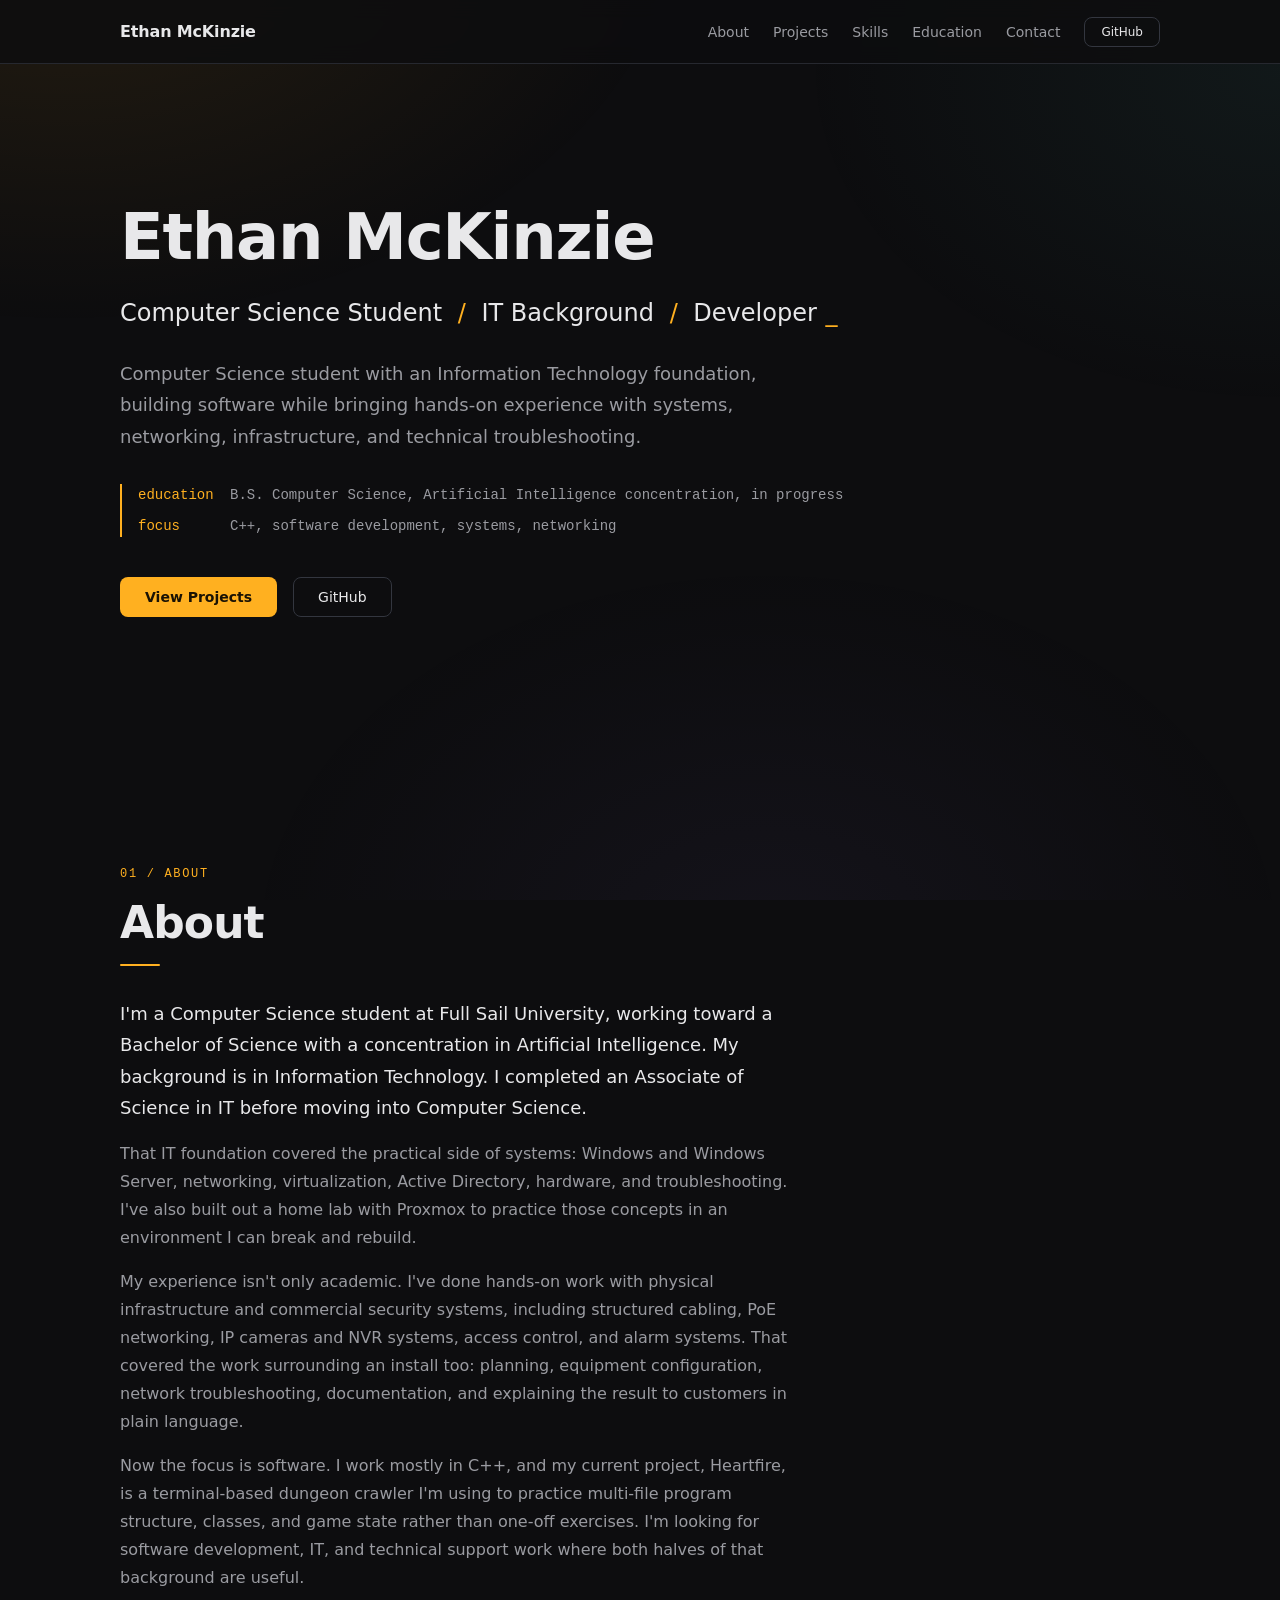
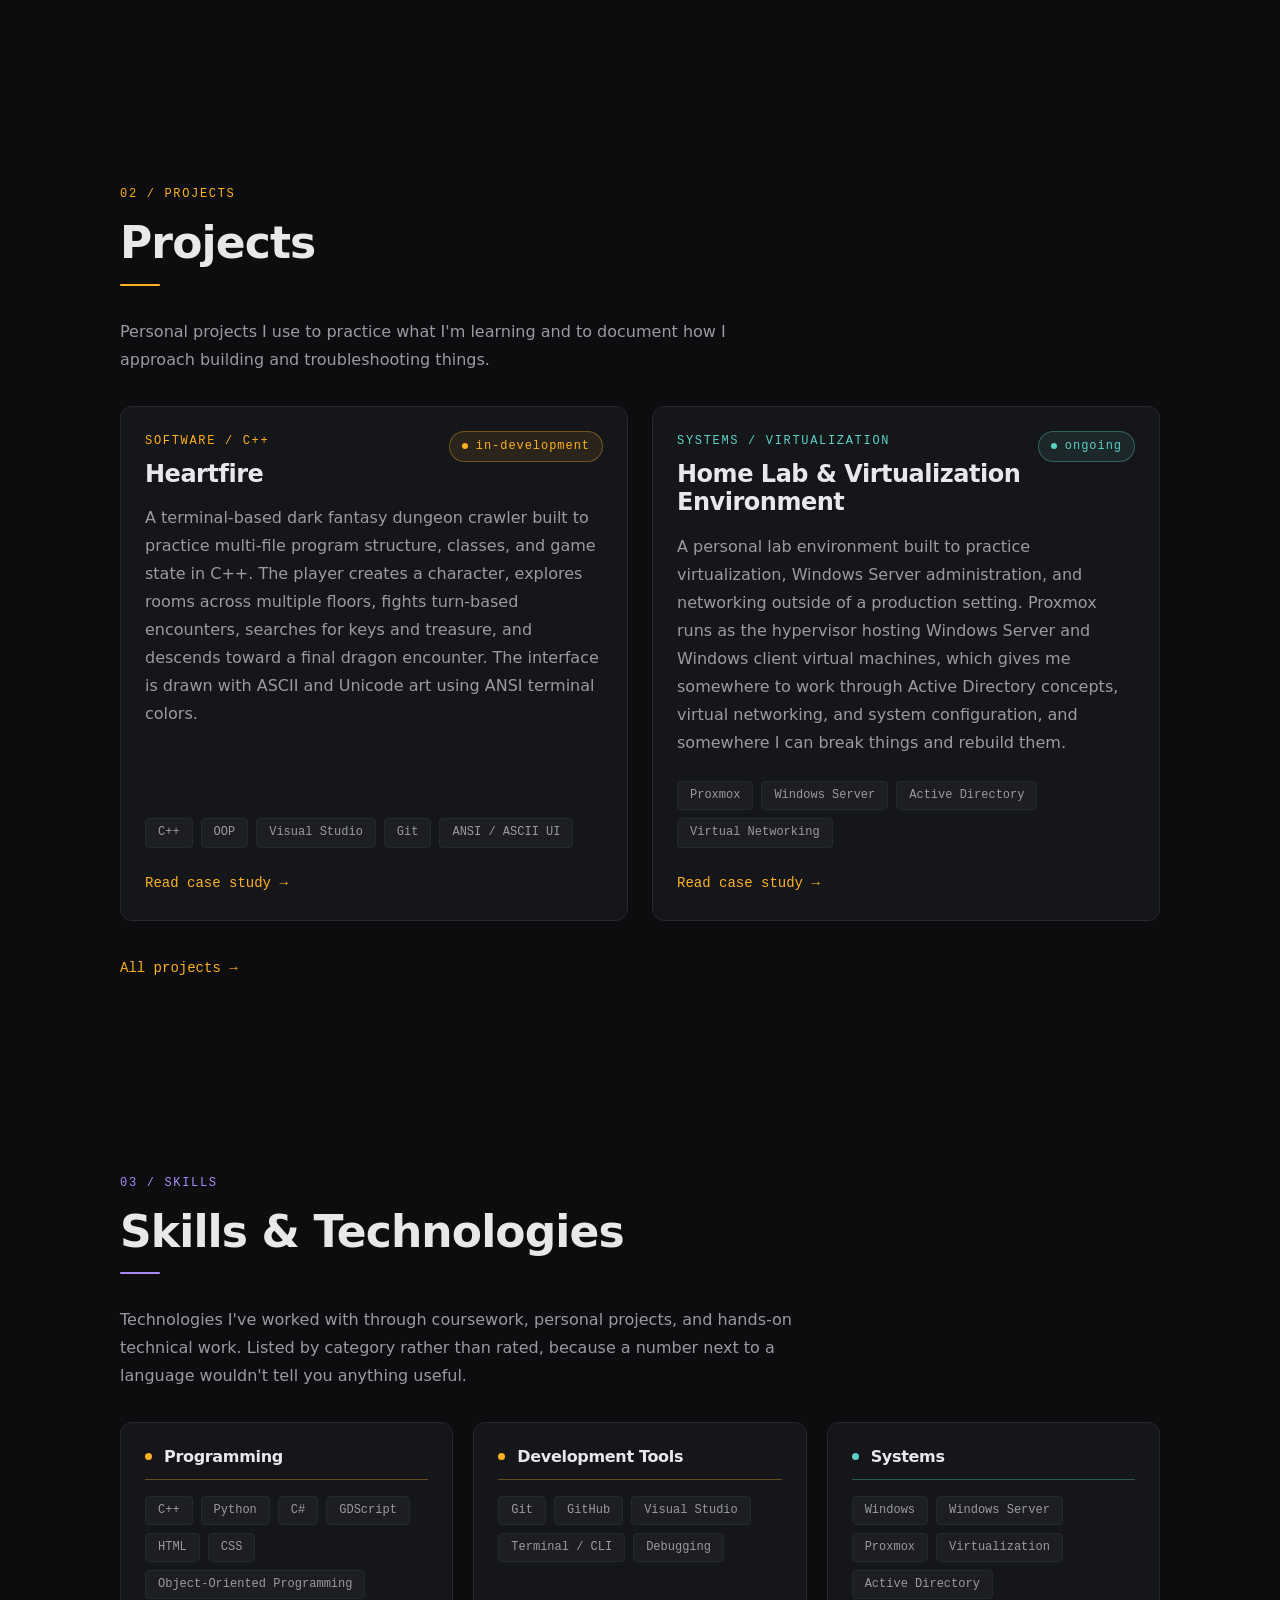
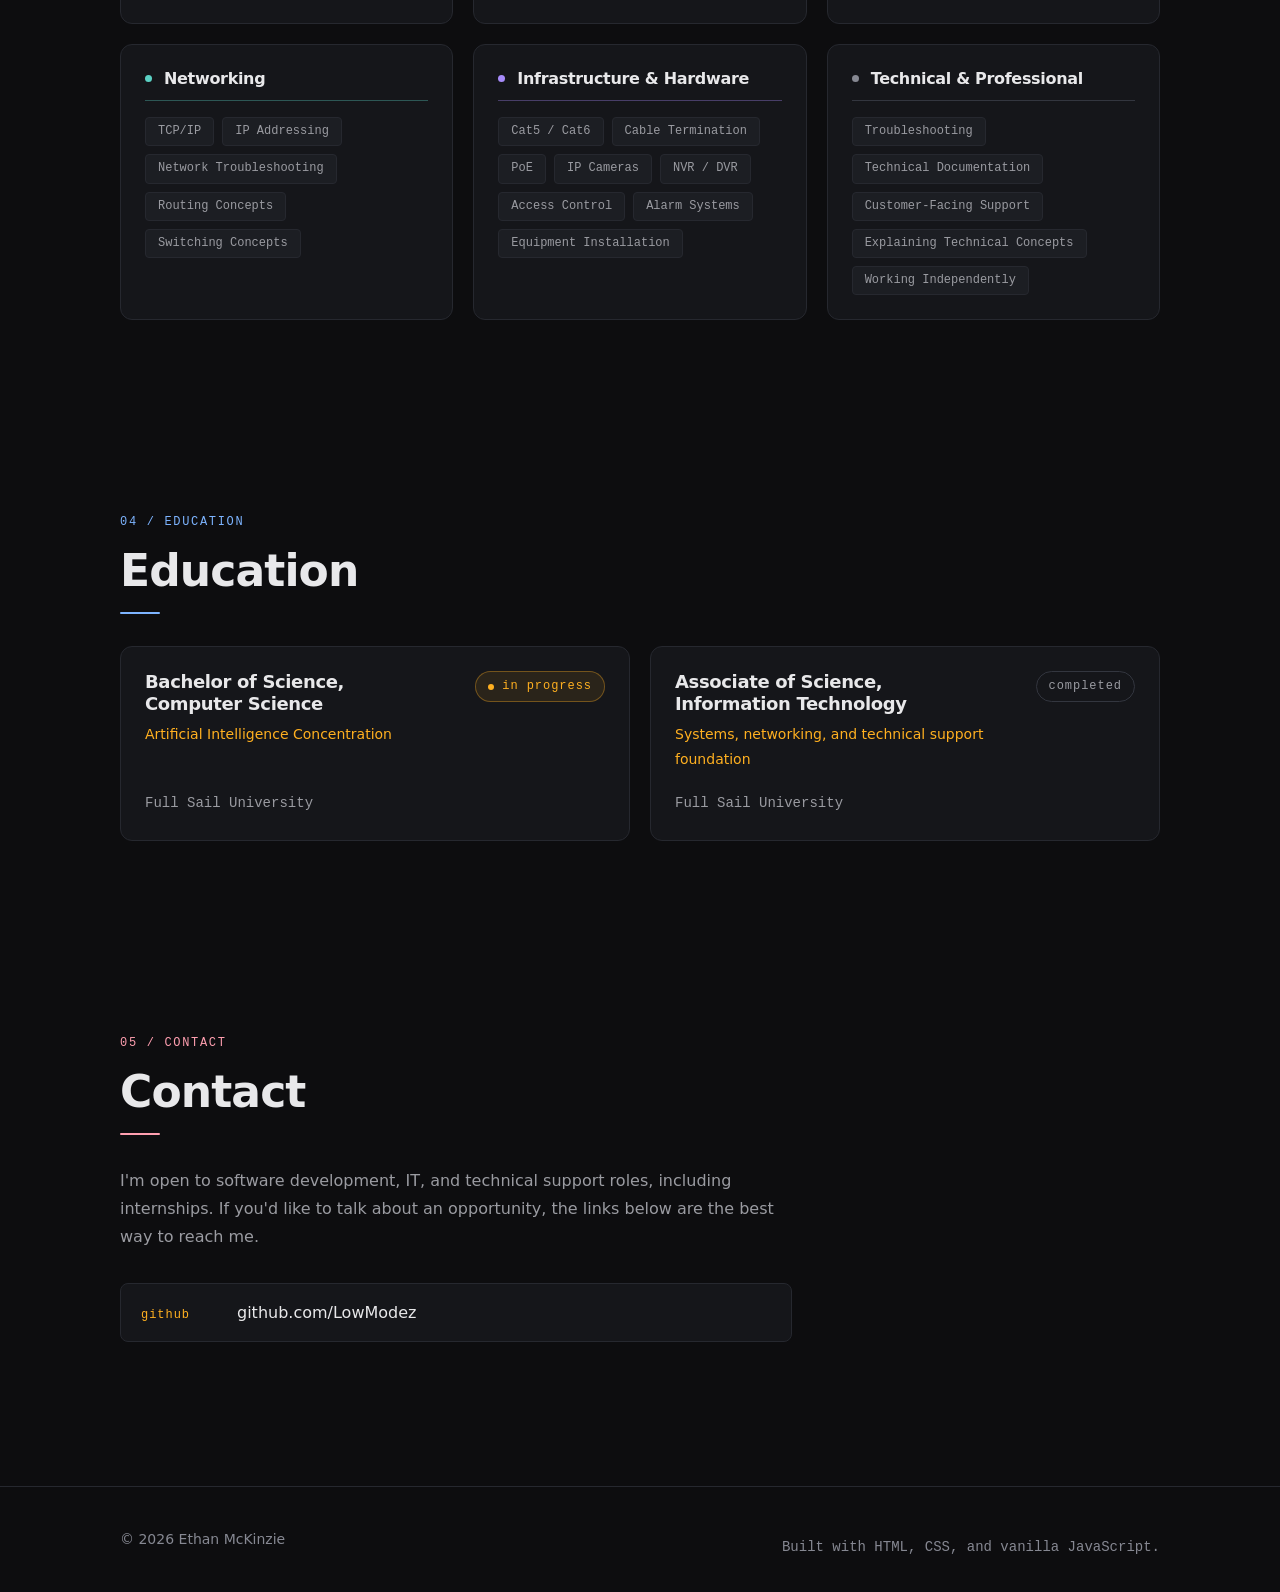
==== commit 81ae370a: "Split stylesheet into modules by responsibility" ====
--- a/index.html
+++ b/index.html
@@ -43,10 +43,25 @@
     <meta name="twitter:description" content="Computer Science student with an Information Technology background, building software in C++ alongside hands-on experience with systems and networking.">
     <meta name="twitter:image" content="https://lowmodez.github.io/assets/images/og-preview.png">
 
-    <link rel="stylesheet" href="css/styles.css">
+    <!-- Stylesheets load in cascade order: tokens, then the rules that
+         use them, then motion, then responsive overrides. Separate link
+         tags rather than @import so the browser fetches them in
+         parallel. See css/README.md. -->
+    <link rel="stylesheet" href="css/tokens.css">
+    <link rel="stylesheet" href="css/base.css">
+    <link rel="stylesheet" href="css/layout.css">
+    <link rel="stylesheet" href="css/utilities.css">
+    <link rel="stylesheet" href="css/components.css">
+    <link rel="stylesheet" href="css/header.css">
+    <link rel="stylesheet" href="css/home.css">
+    <link rel="stylesheet" href="css/animations.css">
+    <link rel="stylesheet" href="css/responsive.css">
 </head>
 
 <body>
+    <!-- Fills as the page scrolls. Pure CSS, see animations.css. -->
+    <div class="scroll-progress" aria-hidden="true"></div>
+
     <!-- Lets keyboard users jump straight past the navigation. -->
     <a class="skip-link" href="#main">Skip to main content</a>
 
@@ -60,7 +75,7 @@
             <!-- The toggle is only visible on narrow screens. CSS hides
                  it on desktop, where the menu is always shown.
                  aria-expanded tells screen readers whether the menu is
-                 open; js/main.js keeps that value accurate.
+                 open; js/mobile-nav.js keeps that value accurate.
                  aria-controls points at the element it opens. -->
             <button class="nav-toggle" type="button" aria-expanded="false" aria-controls="site-menu">
                 <span class="nav-toggle__bars" aria-hidden="true"></span>
@@ -90,7 +105,7 @@
             <div class="hero__content">
                 <h1 id="hero-heading">Ethan McKinzie</h1>
 
-                <p class="hero__roles">
+                <p class="hero__roles has-caret">
                     Computer Science Student
                     <span class="hero__sep" aria-hidden="true">/</span>
                     IT Background
@@ -189,7 +204,7 @@
                             <p class="eyebrow">Software / C++</p>
                             <h3 class="project__title">Heartfire</h3>
                         </div>
-                        <p class="status">in-development</p>
+                        <p class="status status--live">in-development</p>
                     </div>
 
                     <p class="project__desc">
@@ -223,7 +238,7 @@
                             <p class="eyebrow">Systems / Virtualization</p>
                             <h3 class="project__title">Home Lab &amp; Virtualization Environment</h3>
                         </div>
-                        <p class="status">ongoing</p>
+                        <p class="status status--live">ongoing</p>
                     </div>
 
                     <p class="project__desc">
@@ -249,13 +264,21 @@
                     </p>
                 </article>
             </div>
+
+            <p class="projects__all" data-reveal>
+                <a class="project__link" href="projects/index.html">
+                    All projects <span aria-hidden="true">&rarr;</span>
+                </a>
+            </p>
         </section>
 
         <!-- ============================================================
              SKILLS
              Grouped by category. No percentages or proficiency bars.
              ============================================================ -->
-        <section id="skills" aria-labelledby="skills-heading">
+        <!-- accent-violet colors this section's label and heading rule. Cards
+             inside it set their own accent; see css/README.md. -->
+        <section id="skills" aria-labelledby="skills-heading" class="accent-violet">
             <p class="eyebrow" data-reveal>03 / Skills</p>
             <h2 id="skills-heading" class="section-title" data-reveal>Skills &amp; Technologies</h2>
 
@@ -266,7 +289,7 @@
             </p>
 
             <div class="skills-grid">
-                <article class="card skill-group" data-reveal>
+                <article class="card skill-group accent-amber" data-reveal>
                     <h3 class="skill-group__title">Programming</h3>
                     <ul class="tag-list">
                         <li class="tag">C++</li>
@@ -279,7 +302,7 @@
                     </ul>
                 </article>
 
-                <article class="card skill-group" data-reveal>
+                <article class="card skill-group accent-amber" data-reveal>
                     <h3 class="skill-group__title">Development Tools</h3>
                     <ul class="tag-list">
                         <li class="tag">Git</li>
@@ -342,7 +365,7 @@
         <!-- ============================================================
              EDUCATION
              ============================================================ -->
-        <section id="education" aria-labelledby="education-heading">
+        <section id="education" aria-labelledby="education-heading" class="accent-blue">
             <p class="eyebrow" data-reveal>04 / Education</p>
             <h2 id="education-heading" class="section-title" data-reveal>Education</h2>
 
@@ -355,7 +378,7 @@
                             <h3 class="education__degree">Bachelor of Science, Computer Science</h3>
                             <p class="education__focus">Artificial Intelligence Concentration</p>
                         </div>
-                        <p class="status">in progress</p>
+                        <p class="status status--live">in progress</p>
                     </div>
                     <p class="education__school">Full Sail University</p>
                 </li>
@@ -377,7 +400,7 @@
              CONTACT
              Email, GitHub, LinkedIn, and the resume link.
              ============================================================ -->
-        <section id="contact" aria-labelledby="contact-heading">
+        <section id="contact" aria-labelledby="contact-heading" class="accent-rose">
             <p class="eyebrow" data-reveal>05 / Contact</p>
             <h2 id="contact-heading" class="section-title" data-reveal>Contact</h2>
 
@@ -460,6 +483,11 @@
         </div>
     </footer>
 
+    <!-- Each file defines one behavior. main.js runs last and is the
+         only file that calls anything. -->
+    <script src="js/footer-year.js"></script>
+    <script src="js/mobile-nav.js"></script>
+    <script src="js/scroll-reveal.js"></script>
     <script src="js/main.js"></script>
 </body>
 
--- a/css/tokens.css
+++ b/css/tokens.css
@@ -0,0 +1,178 @@
+/* ============================================================
+   tokens.css
+   Design tokens: every color, size, and spacing value
+   ------------------------------------------------------------
+   Part of the stylesheet set loaded by every page. See
+   css/README.md for the load order and what belongs where.
+   ============================================================ */
+
+/* ============================================================
+   01  VARIABLES
+   ------------------------------------------------------------
+   Every color, font size, and spacing value used on this site is
+   declared here. Rules further down reference these names instead
+   of raw values, so the entire look can be adjusted from one place.
+   ============================================================ */
+:root {
+    /* --- Backgrounds -----------------------------------------
+       Three depths: the page itself, raised panels such as cards,
+       and a slightly lighter step for hover states. */
+    --bg-primary: #0d0d0f;
+    --bg-surface: #15161a;
+    --bg-surface-raised: #1c1e23;
+
+    /* --- Borders ---------------------------------------------
+       Low-contrast dividers. Subtle on purpose: on a dark theme,
+       borders should suggest structure, not draw attention. */
+    --border: #26282f;
+    --border-strong: #33363f;
+
+    /* --- Text -----------------------------------------------
+       Off-white rather than pure #fff. Pure white on near-black
+       is harsh to read for more than a paragraph or two.
+       Contrast against --bg-primary:
+         primary   ~15.9:1
+         secondary  ~6.9:1
+       Both clear WCAG AA (4.5:1) for body text. */
+    --text-primary: #e8e8ea;
+    --text-secondary: #9a9ba1;
+
+    /* Lightened from #6f717a, which measured 3.99:1 on the page
+       background and 3.43:1 on raised panels - both below the 4.5:1
+       WCAG AA minimum for normal-size text. This value clears AA on
+       all three background depths (5.5:1, 5.1:1, 4.7:1). It is used
+       for footer text and figure captions, which are small, so
+       passing here matters more than the extra bit of contrast
+       costs in visual hierarchy. */
+    --text-muted: #868892;
+
+    /* --- Accent ---------------------------------------------
+       Warm amber, one accent only. ~10.6:1 against the page
+       background, so it stays legible as link and label text
+       rather than being decoration that cannot be read.
+       The dim and soft variants are for borders and tinted
+       backgrounds, never for text. */
+    --accent: #ffb020;
+    --accent-hover: #ffc352;
+    --accent-dim: rgba(255, 176, 32, 0.35);
+    --accent-soft: rgba(255, 176, 32, 0.09);
+
+    /* --- Category accents -----------------------------------
+       Two supporting hues. These are not decoration: each one is
+       tied to a category of work, so the color carries meaning.
+
+         amber   software, and anything currently active
+         teal    systems and networking
+         violet  physical infrastructure and hardware
+
+       Amber stays dominant. These two appear only on category
+       labels and the hover states of the cards they belong to.
+       Contrast against --bg-primary:
+         teal   ~11.7:1
+         violet  ~7.2:1
+       Both clear WCAG AA, since both are used as label text. */
+    --accent-2: #5bd1c4;
+    --accent-2-dim: rgba(91, 209, 196, 0.35);
+    --accent-2-soft: rgba(91, 209, 196, 0.09);
+
+    --accent-3: #a78bfa;
+    --accent-3-dim: rgba(167, 139, 250, 0.35);
+    --accent-3-soft: rgba(167, 139, 250, 0.09);
+
+    /* Blue for education and study, rose for getting in touch.
+       Contrast against --bg-primary:
+         blue  ~9.1:1
+         rose ~10.0:1
+       Both clear AAA, measured on all three background depths. */
+    --accent-4: #7db4ff;
+    --accent-4-dim: rgba(125, 180, 255, 0.35);
+    --accent-4-soft: rgba(125, 180, 255, 0.09);
+
+    --accent-5: #ff9fb0;
+    --accent-5-dim: rgba(255, 159, 176, 0.35);
+    --accent-5-soft: rgba(255, 159, 176, 0.09);
+
+    /* Default "current category" colors. A card can override these
+       three on itself, and every rule that references them picks up
+       the change without needing its own variant. */
+    --group: var(--accent);
+    --group-dim: var(--accent-dim);
+    --group-soft: var(--accent-soft);
+
+    /* --- Typography -----------------------------------------
+       System font stacks: no web fonts to download, which means
+       no extra network request, no layout shift while a font
+       loads, and text that renders instantly. Monospace is
+       reserved for small technical labels. */
+    --font-sans: system-ui, -apple-system, "Segoe UI", Roboto,
+                 "Helvetica Neue", Arial, sans-serif;
+    --font-mono: ui-monospace, "Cascadia Code", Consolas,
+                 "SF Mono", Menlo, monospace;
+
+    /* Fluid type scale. clamp(min, preferred, max) lets each size
+       grow with the viewport and then stop, so headings shrink
+       sensibly on phones without a pile of media queries.
+       The 'vw' unit in the middle value is a percentage of the
+       viewport width. */
+    --text-xs: 0.75rem;
+    --text-sm: 0.875rem;
+    --text-base: 1rem;
+    --text-lg: 1.125rem;
+    --text-xl: clamp(1.25rem, 0.6vw + 1.1rem, 1.5rem);
+    --text-2xl: clamp(1.5rem, 1.2vw + 1.2rem, 2rem);
+    --text-3xl: clamp(1.875rem, 2vw + 1.3rem, 2.75rem);
+    --text-4xl: clamp(2.25rem, 3.5vw + 1.4rem, 4rem);
+
+    --leading-tight: 1.2;
+    --leading-normal: 1.6;
+    --leading-relaxed: 1.75;
+
+    /* Wider letter-spacing for the small uppercase monospace
+       labels. Cramped uppercase text is hard to read. */
+    --tracking-wide: 0.08em;
+    --tracking-wider: 0.14em;
+
+    /* --- Spacing --------------------------------------------
+       A 4px scale. Sticking to these steps is what keeps spacing
+       consistent between sections built weeks apart. */
+    --space-1: 0.25rem;
+    --space-2: 0.5rem;
+    --space-3: 0.75rem;
+    --space-4: 1rem;
+    --space-5: 1.25rem;
+    --space-6: 1.5rem;
+    --space-8: 2rem;
+    --space-10: 2.5rem;
+    --space-12: 3rem;
+    --space-16: 4rem;
+    --space-20: 5rem;
+    --space-24: 6rem;
+
+    /* --- Layout ---------------------------------------------
+       Content stops at --container so lines of text never get
+       uncomfortably long on a wide monitor. --measure caps
+       paragraph width for the same reason. */
+    --container: 68rem;
+    --measure: 42rem;
+    --gutter: var(--space-6);
+
+    /* Vertical rhythm between major sections. */
+    --section-gap: clamp(var(--space-16), 8vw, var(--space-24));
+
+    /* --- Borders and shadows --------------------------------- */
+    --radius-sm: 4px;
+    --radius: 8px;
+    --radius-lg: 12px;
+
+    --shadow-raised: 0 8px 24px rgba(0, 0, 0, 0.45);
+
+    /* --- Motion ---------------------------------------------
+       Short, consistent transitions. Anything longer than about
+       250ms starts to feel sluggish on hover. */
+    --transition-fast: 120ms ease;
+    --transition: 180ms ease;
+
+    /* Height of the fixed header, reserved now so anchor links
+       and scroll offsets can reference it in the next phase. */
+    --header-height: 4rem;
+}
--- a/css/base.css
+++ b/css/base.css
@@ -0,0 +1,221 @@
+/* ============================================================
+   base.css
+   Reset, base element styles, and the page background
+   ------------------------------------------------------------
+   Part of the stylesheet set loaded by every page. See
+   css/README.md for the load order and what belongs where.
+   ============================================================ */
+
+/* ============================================================
+   02  RESET
+   ------------------------------------------------------------
+   A deliberately small reset. Only the browser defaults that
+   actually cause layout problems are cleared.
+   ============================================================ */
+
+/* border-box means padding and borders count inside an element's
+   declared width, so a 300px card stays 300px once padded. */
+*,
+*::before,
+*::after {
+    box-sizing: border-box;
+}
+
+/* Browsers apply their own margins to headings, paragraphs, and
+   lists. Clearing them means all spacing comes from this file. */
+body,
+h1, h2, h3, h4, h5, h6,
+p,
+figure,
+blockquote,
+ul, ol,
+dl, dd {
+    margin: 0;
+}
+
+/* Lists used for navigation and tag rows should not show bullets.
+   Semantic lists inside prose keep their markers, restored in
+   section 03. */
+ul, ol {
+    padding: 0;
+    list-style: none;
+}
+
+/* Media should never overflow its container. */
+img,
+picture,
+svg,
+video {
+    display: block;
+    max-width: 100%;
+    height: auto;
+}
+
+/* Form controls do not inherit typography by default. */
+input,
+button,
+textarea,
+select {
+    font: inherit;
+    color: inherit;
+}
+
+/* Long words and URLs wrap instead of forcing a horizontal
+   scrollbar on narrow screens. */
+h1, h2, h3, h4, h5, h6, p, li, a {
+    overflow-wrap: break-word;
+}
+
+
+/* ============================================================
+   03  BASE ELEMENTS
+   ============================================================ */
+
+html {
+    /* Anchor targets land below the fixed header instead of
+       hiding underneath it. */
+    scroll-padding-top: calc(var(--header-height) + var(--space-4));
+
+    /* Anchor links glide instead of jumping. The reduced-motion
+       block at the end of this file turns this off. */
+    scroll-behavior: smooth;
+
+    /* Guarantees no accidental sideways scrolling anywhere. */
+    overflow-x: hidden;
+
+    /* The base color lives on <html> rather than <body> so the
+       gradient layer below can sit behind the body content. */
+    background-color: var(--bg-primary);
+}
+
+body {
+    /* position: relative establishes the stacking context that the
+       fixed background layer below is placed into. */
+    position: relative;
+    color: var(--text-primary);
+    font-family: var(--font-sans);
+    font-size: var(--text-base);
+    line-height: var(--leading-normal);
+
+    /* Smoother glyph rendering for light text on dark backgrounds. */
+    -webkit-font-smoothing: antialiased;
+    text-rendering: optimizeLegibility;
+
+    /* min-height keeps the footer at the bottom on short pages. */
+    min-height: 100vh;
+}
+
+/* --- Page background --------------------------------------
+   Three soft color washes covering the whole page, not just the
+   hero: amber upper left, teal upper right, violet along the
+   bottom. Together they keep large dark areas from looking flat.
+
+   Why a fixed pseudo-element instead of a background on <body>:
+     - position: fixed with inset: 0 covers the entire viewport at
+       full width, so the wash spans the page rather than being
+       confined to the centered content column.
+     - It stays put while the page scrolls, so the color does not
+       repeat or streak down a long page.
+     - background-attachment: fixed would achieve something similar
+       but is unreliable on iOS.
+
+   z-index: -1 places it behind all content. pointer-events: none
+   means it can never intercept a click.
+   Alpha values are 5-10%: present, never a glow effect.
+   ---------------------------------------------------------- */
+body::before {
+    content: "";
+    position: fixed;
+    inset: 0;
+    z-index: -1;
+    pointer-events: none;
+
+    background-image:
+        radial-gradient(60rem 40rem at 5% -10%, rgba(255, 176, 32, 0.10), transparent 65%),
+        radial-gradient(50rem 35rem at 100% 8%, rgba(91, 209, 196, 0.06), transparent 60%),
+        radial-gradient(55rem 40rem at 60% 105%, rgba(167, 139, 250, 0.05), transparent 60%);
+    background-repeat: no-repeat;
+}
+
+/* --- Headings ---------------------------------------------
+   Tighter line height than body text, since large type needs
+   proportionally less leading. text-wrap: balance evens out the
+   line lengths of multi-line headings in modern browsers. */
+h1, h2, h3, h4 {
+    line-height: var(--leading-tight);
+    font-weight: 600;
+    letter-spacing: -0.02em;
+    text-wrap: balance;
+}
+
+h1 { font-size: var(--text-4xl); }
+h2 { font-size: var(--text-3xl); }
+h3 { font-size: var(--text-xl); }
+h4 { font-size: var(--text-lg); }
+
+/* --- Paragraphs ------------------------------------------- */
+p {
+    color: var(--text-secondary);
+    line-height: var(--leading-relaxed);
+}
+
+/* Paragraphs that follow another paragraph get separated. Using
+   the sibling selector avoids a trailing margin on the last one. */
+p + p {
+    margin-top: var(--space-4);
+}
+
+/* --- Links -----------------------------------------------
+   Underline offset keeps the line clear of letter descenders.
+   Color, not just underline, changes on hover. */
+a {
+    color: var(--accent);
+    text-decoration: none;
+    transition: color var(--transition-fast);
+}
+
+a:hover {
+    color: var(--accent-hover);
+    text-decoration: underline;
+    text-underline-offset: 0.2em;
+}
+
+/* --- Inline code ------------------------------------------ */
+code,
+kbd,
+samp,
+pre {
+    font-family: var(--font-mono);
+    font-size: 0.9em;
+}
+
+code {
+    background-color: var(--bg-surface);
+    border: 1px solid var(--border);
+    border-radius: var(--radius-sm);
+    padding: 0.15em 0.4em;
+    color: var(--text-primary);
+}
+
+/* --- Horizontal rule -------------------------------------- */
+hr {
+    border: 0;
+    border-top: 1px solid var(--border);
+    margin: var(--space-12) 0;
+}
+
+/* --- Focus ------------------------------------------------
+   :focus-visible shows the ring for keyboard users but not on
+   mouse clicks. A visible focus indicator is a requirement, not
+   a decoration, so it uses the accent color at full strength. */
+:focus-visible {
+    outline: 2px solid var(--accent);
+    outline-offset: 3px;
+    border-radius: var(--radius-sm);
+}
+
+/* --- Text selection --------------------------------------- */
+::selection {
+    background-color: var(--accent-dim);
+    color: var(--text-primary);
+}
--- a/css/layout.css
+++ b/css/layout.css
@@ -0,0 +1,71 @@
+/* ============================================================
+   layout.css
+   Containers, section rhythm, and the footer
+   ------------------------------------------------------------
+   Part of the stylesheet set loaded by every page. See
+   css/README.md for the load order and what belongs where.
+   ============================================================ */
+
+/* ============================================================
+   04  LAYOUT / CONTAINERS
+   ============================================================ */
+
+/* Centers content and stops it from spanning an entire wide
+   monitor. margin-inline is shorthand for left and right. */
+.container {
+    width: 100%;
+    max-width: var(--container);
+    margin-inline: auto;
+    padding-inline: var(--gutter);
+}
+
+/* Each top-level section is its own centered container, so no
+   extra wrapper markup is needed inside index.html. */
+main > section {
+    width: 100%;
+    max-width: var(--container);
+    margin-inline: auto;
+    padding: var(--section-gap) var(--gutter);
+}
+
+/* Caps paragraph width for readability. Roughly 65-75 characters
+   per line is the comfortable range for sustained reading. */
+.measure {
+    max-width: var(--measure);
+}
+
+
+/* ============================================================
+   14  FOOTER
+   ------------------------------------------------------------
+   Minimal for now so the bottom of the page does not look
+   unfinished. Expanded in the contact / footer phase.
+   ============================================================ */
+
+.site-footer {
+    border-top: 1px solid var(--border);
+    padding-block: var(--space-8);
+    margin-top: var(--space-12);
+}
+
+/* Copyright left, build note right. wrap lets them stack on a
+   narrow screen without a media query. */
+.site-footer__inner {
+    display: flex;
+    flex-wrap: wrap;
+    align-items: center;
+    justify-content: space-between;
+    gap: var(--space-3) var(--space-6);
+}
+
+.site-footer p {
+    font-size: var(--text-sm);
+    color: var(--text-muted);
+}
+
+/* Monospace, and honest about the stack. On a developer portfolio
+   this is a small credibility signal rather than filler. */
+.site-footer__note {
+    font-family: var(--font-mono);
+    font-size: var(--text-xs);
+}
--- a/css/utilities.css
+++ b/css/utilities.css
@@ -0,0 +1,65 @@
+/* ============================================================
+   utilities.css
+   Small single-purpose helper classes
+   ------------------------------------------------------------
+   Part of the stylesheet set loaded by every page. See
+   css/README.md for the load order and what belongs where.
+   ============================================================ */
+
+/* ============================================================
+   05  UTILITIES
+   ============================================================ */
+
+/* The skip link sits off-screen until it receives keyboard focus,
+   then slides into view. Keeps the page clean while still giving
+   keyboard users a way past the navigation. */
+.skip-link {
+    position: absolute;
+    left: -9999px;
+    z-index: 100;
+    background-color: var(--bg-surface-raised);
+    color: var(--text-primary);
+    padding: var(--space-3) var(--space-5);
+    border: 1px solid var(--accent);
+    border-radius: var(--radius);
+}
+
+.skip-link:focus {
+    left: var(--space-4);
+    top: var(--space-4);
+    text-decoration: none;
+}
+
+/* Hides an element visually while leaving it readable by screen
+   readers. Used for headings that are structurally necessary but
+   visually redundant. */
+.visually-hidden {
+    position: absolute;
+    width: 1px;
+    height: 1px;
+    padding: 0;
+    margin: -1px;
+    overflow: hidden;
+    clip-path: inset(50%);
+    white-space: nowrap;
+}
+
+/* Small uppercase monospace label. This is the restrained
+   terminal touch: enough to read as technical without turning
+   the page into a fake console.
+   Used for things like "01 / PROJECTS". */
+.eyebrow {
+    display: block;
+    font-family: var(--font-mono);
+    font-size: var(--text-xs);
+    font-weight: 500;
+    letter-spacing: var(--tracking-wider);
+    text-transform: uppercase;
+    /* Takes the accent of whatever section it sits in, so each
+       section's label is colored to match its heading rule. */
+    color: var(--group);
+    margin-bottom: var(--space-3);
+}
+
+/* Reveal-on-scroll and all other motion now live in
+   css/animations.css. */
--- a/css/components.css
+++ b/css/components.css
@@ -0,0 +1,289 @@
+/* ============================================================
+   components.css
+   Reusable pieces: buttons, cards, tags, status pills
+   ------------------------------------------------------------
+   Part of the stylesheet set loaded by every page. See
+   css/README.md for the load order and what belongs where.
+   ============================================================ */
+
+/* ============================================================
+   06  COMPONENTS
+   ------------------------------------------------------------
+   Reusable pieces the later section phases will assemble.
+   Nothing in index.html uses these yet.
+   ============================================================ */
+
+/* --- Buttons ---------------------------------------------
+   .btn is the shared shape and behavior. A modifier class
+   (.btn--primary / .btn--ghost) supplies the colors, so the two
+   variants can never drift apart in size or alignment. */
+.btn {
+    display: inline-flex;
+    align-items: center;
+    justify-content: center;
+    gap: var(--space-2);
+
+    padding: var(--space-3) var(--space-6);
+    border: 1px solid transparent;
+    border-radius: var(--radius);
+
+    font-size: var(--text-sm);
+    font-weight: 500;
+    line-height: 1;
+    text-decoration: none;
+    white-space: nowrap;
+    cursor: pointer;
+
+    transition: background-color var(--transition),
+                border-color var(--transition),
+                color var(--transition),
+                transform var(--transition-fast);
+}
+
+.btn:hover {
+    text-decoration: none;
+}
+
+/* Pressing the button nudges it down a pixel: cheap, immediate
+   physical feedback with no animation library involved. */
+.btn:active {
+    transform: translateY(1px);
+}
+
+/* Solid amber. Dark text on the accent because amber is a light
+   color, and light-on-light would be unreadable. */
+.btn--primary {
+    background-color: var(--accent);
+    color: #1a1204;
+    font-weight: 600;
+}
+
+/* Lifts a pixel and casts a warm shadow in its own color, so the
+   button looks lit rather than outlined. */
+.btn--primary:hover {
+    background-color: var(--accent-hover);
+    color: #1a1204;
+    transform: translateY(-2px);
+    box-shadow: 0 8px 20px rgba(255, 176, 32, 0.20);
+}
+
+/* Outlined, for secondary actions sitting next to the primary one. */
+.btn--ghost {
+    background-color: transparent;
+    border-color: var(--border-strong);
+    color: var(--text-primary);
+}
+
+.btn--ghost:hover {
+    border-color: var(--accent);
+    background-color: var(--accent-soft);
+    color: var(--text-primary);
+    transform: translateY(-2px);
+}
+
+/* Compact size, for buttons sitting inside the header bar. */
+.btn--sm {
+    padding: var(--space-2) var(--space-4);
+    font-size: var(--text-xs);
+}
+
+/* --- Cards -----------------------------------------------
+   Raised panel used for projects, skill groups, and education
+   entries. */
+.card {
+    /* relative positions the accent line drawn by ::before. */
+    position: relative;
+    display: flex;
+    flex-direction: column;
+
+    background-color: var(--bg-surface);
+    border: 1px solid var(--border);
+    border-radius: var(--radius-lg);
+    padding: var(--space-6);
+
+    /* overflow: hidden keeps the accent line inside the rounded
+       corners instead of poking past them. */
+    overflow: hidden;
+
+    transition: border-color var(--transition),
+                transform var(--transition),
+                box-shadow var(--transition);
+}
+
+/* A hairline along the top edge that fades in on hover, in
+   whatever color this card's category uses. Drawn as a gradient so
+   it is brightest in the middle and disappears at both ends
+   instead of stopping abruptly. */
+.card::before {
+    content: "";
+    position: absolute;
+    top: 0;
+    left: 0;
+    right: 0;
+    height: 1px;
+    background-image: linear-gradient(
+        90deg,
+        transparent,
+        var(--group),
+        transparent
+    );
+    opacity: 0;
+    transition: opacity var(--transition);
+}
+
+.card:hover::before,
+.card:focus-within::before {
+    opacity: 1;
+}
+
+/* Every card warms its border on hover. */
+.card:hover {
+    border-color: var(--group-dim);
+}
+
+/* Only cards that actually lead somewhere lift off the page. The
+   shadow includes a faint ring in the category color. */
+.card--interactive:hover {
+    transform: translateY(-3px);
+    box-shadow: var(--shadow-raised), 0 0 0 1px var(--group-soft);
+}
+
+/* Keyboard equivalent of the hover state, so the effect is not
+   mouse-only. */
+.card--interactive:focus-within {
+    border-color: var(--group-dim);
+}
+
+/* --- Tags ------------------------------------------------
+   Technology labels, e.g. C++ or Proxmox. Monospace signals
+   "technical term" without needing extra explanation. */
+.tag-list {
+    display: flex;
+    flex-wrap: wrap;
+    gap: var(--space-2);
+}
+
+.tag {
+    font-family: var(--font-mono);
+    font-size: var(--text-xs);
+    color: var(--text-secondary);
+    background-color: var(--bg-surface-raised);
+    border: 1px solid var(--border);
+    border-radius: var(--radius-sm);
+    padding: var(--space-1) var(--space-3);
+    white-space: nowrap;
+
+    transition: border-color var(--transition),
+                color var(--transition),
+                background-color var(--transition);
+}
+
+/* Tags respond individually to the cursor, tinted in the color of
+   the category they belong to. Small, but it makes a static list
+   of technologies feel like part of the page. */
+.tag:hover {
+    color: var(--text-primary);
+    border-color: var(--group-dim);
+    background-color: var(--group-soft);
+}
+
+/* --- Status pill -----------------------------------------
+   Honest project state: "in-development", "personal-project".
+   Lowercase and monospace to read like a value, not a boast. */
+.status {
+    display: inline-flex;
+    align-items: center;
+    gap: var(--space-2);
+    font-family: var(--font-mono);
+    font-size: var(--text-xs);
+    letter-spacing: var(--tracking-wide);
+    color: var(--accent);
+    background-color: var(--accent-soft);
+    border: 1px solid var(--accent-dim);
+    border-radius: 999px;
+    padding: var(--space-1) var(--space-3);
+}
+
+/* Neutral variant for something finished. The amber pill is
+   reserved for what is currently active, so the eye lands on the
+   in-progress item first. */
+.status--done {
+    color: var(--text-secondary);
+    background-color: transparent;
+    border-color: var(--border-strong);
+}
+
+/* --- Category accent modifiers ---------------------------
+   Add one of these to any element to change which accent its
+   subtree uses. Because the rules elsewhere all reference
+   --group / --group-dim / --group-soft rather than a fixed color,
+   overriding the three variables here is enough: borders, hover
+   tints, accent lines, and tags all follow automatically.
+
+   Omitting a modifier leaves the element on amber, the default set
+   in :root. */
+.accent-teal {
+    --group: var(--accent-2);
+    --group-dim: var(--accent-2-dim);
+    --group-soft: var(--accent-2-soft);
+}
+
+.accent-violet {
+    --group: var(--accent-3);
+    --group-dim: var(--accent-3-dim);
+    --group-soft: var(--accent-3-soft);
+}
+
+/* Explicit reset back to amber. Needed for a card that should stay
+   amber while sitting inside a section that sets another accent,
+   since --group would otherwise be inherited. */
+.accent-amber {
+    --group: var(--accent);
+    --group-dim: var(--accent-dim);
+    --group-soft: var(--accent-soft);
+}
+
+.accent-blue {
+    --group: var(--accent-4);
+    --group-dim: var(--accent-4-dim);
+    --group-soft: var(--accent-4-soft);
+}
+
+.accent-rose {
+    --group: var(--accent-5);
+    --group-dim: var(--accent-5-dim);
+    --group-soft: var(--accent-5-soft);
+}
+
+/* For categories that should stay quiet, such as transferable
+   professional skills. */
+.accent-neutral {
+    --group: var(--text-muted);
+    --group-dim: var(--border-strong);
+    --group-soft: rgba(255, 255, 255, 0.03);
+}
+
+/* --- Section heading -------------------------------------
+   Shared treatment for the h2 of each major section, with a short
+   accent rule beneath it to separate sections without a full-width
+   divider line. The rule takes the section's own accent color, so
+   Education reads blue and Contact reads rose.
+
+   The animation that draws this rule in lives in
+   css/animations.css. */
+.section-title {
+    position: relative;
+    padding-bottom: var(--space-4);
+    margin-bottom: var(--space-8);
+}
+
+.section-title::after {
+    content: "";
+    position: absolute;
+    left: 0;
+    bottom: 0;
+    width: 2.5rem;
+    height: 2px;
+    background-color: var(--group);
+    border-radius: 999px;
+}
--- a/css/header.css
+++ b/css/header.css
@@ -0,0 +1,158 @@
+/* ============================================================
+   header.css
+   Site header, navigation, and the mobile menu
+   ------------------------------------------------------------
+   Part of the stylesheet set loaded by every page. See
+   css/README.md for the load order and what belongs where.
+   ============================================================ */
+
+/* ============================================================
+   07  HEADER / NAVIGATION
+   ------------------------------------------------------------
+   Written desktop-first: the rules here describe the full
+   horizontal navigation, and the media query in section 15
+   collapses it into a toggle menu on narrow screens.
+   ============================================================ */
+
+.site-header {
+    /* sticky keeps the bar visible while scrolling but, unlike
+       fixed, it still occupies space in the normal flow. */
+    position: sticky;
+    top: 0;
+    z-index: 50;
+
+    height: var(--header-height);
+
+    /* Semi-transparent so content softly shows through, with a
+       blur behind it. The solid fallback color is listed first
+       for browsers without backdrop-filter support. */
+    background-color: rgba(13, 13, 15, 0.85);
+    backdrop-filter: blur(10px);
+    -webkit-backdrop-filter: blur(10px);
+
+    border-bottom: 1px solid var(--border);
+}
+
+.site-header__inner {
+    display: flex;
+    align-items: center;
+    justify-content: space-between;
+    gap: var(--space-6);
+    height: 100%;
+}
+
+/* --- Brand ------------------------------------------------
+   The real name, kept as the most prominent item in the bar. */
+.brand {
+    font-size: var(--text-base);
+    font-weight: 600;
+    letter-spacing: -0.01em;
+    color: var(--text-primary);
+    white-space: nowrap;
+}
+
+.brand:hover {
+    color: var(--accent);
+    text-decoration: none;
+}
+
+/* --- Nav list --------------------------------------------- */
+.site-nav__list {
+    display: flex;
+    align-items: center;
+    gap: var(--space-6);
+}
+
+/* :not(.btn) excludes the GitHub button, which already has its
+   own styling from the button component. */
+.site-nav__list a:not(.btn) {
+    position: relative;
+    font-size: var(--text-sm);
+    color: var(--text-secondary);
+}
+
+.site-nav__list a:not(.btn):hover {
+    color: var(--text-primary);
+    text-decoration: none;
+}
+
+/* An amber underline drawn as a pseudo-element rather than with
+   text-decoration, so it can be animated. The grow-on-hover motion
+   itself lives in css/animations.css. */
+.site-nav__list a:not(.btn)::after {
+    content: "";
+    position: absolute;
+    left: 0;
+    bottom: -0.35rem;
+    width: 100%;
+    height: 1px;
+    background-color: var(--accent);
+}
+
+/* --- Mobile toggle button --------------------------------
+   Hidden on desktop; section 15 reveals it on narrow screens. */
+.nav-toggle {
+    display: none;
+    position: relative;
+    align-items: center;
+    justify-content: center;
+
+    width: 2.75rem;
+    height: 2.75rem;
+
+    background-color: transparent;
+    border: 1px solid var(--border-strong);
+    border-radius: var(--radius);
+    color: var(--text-primary);
+    cursor: pointer;
+
+    transition: border-color var(--transition);
+}
+
+.nav-toggle:hover {
+    border-color: var(--accent);
+}
+
+/* The hamburger icon is drawn in CSS rather than loaded as an
+   image: three bars, where the middle one is the element itself
+   and the outer two are its ::before and ::after.
+   currentColor means the bars inherit the button's text color. */
+.nav-toggle__bars {
+    position: relative;
+    width: 1.25rem;
+    height: 2px;
+    background-color: currentColor;
+    border-radius: 2px;
+    transition: background-color var(--transition);
+}
+
+.nav-toggle__bars::before,
+.nav-toggle__bars::after {
+    content: "";
+    position: absolute;
+    left: 0;
+    width: 100%;
+    height: 2px;
+    background-color: currentColor;
+    border-radius: 2px;
+    transition: transform var(--transition);
+}
+
+.nav-toggle__bars::before { top: -6px; }
+.nav-toggle__bars::after  { top: 6px; }
+
+/* When the menu is open, the bars become an X.
+   This selects on aria-expanded, the same attribute screen
+   readers use, so the visual state and the announced state come
+   from one source and cannot fall out of sync. */
+.nav-toggle[aria-expanded="true"] .nav-toggle__bars {
+    background-color: transparent;
+}
+
+.nav-toggle[aria-expanded="true"] .nav-toggle__bars::before {
+    transform: translateY(6px) rotate(45deg);
+}
+
+.nav-toggle[aria-expanded="true"] .nav-toggle__bars::after {
+    transform: translateY(-6px) rotate(-45deg);
+}
--- a/css/home.css
+++ b/css/home.css
@@ -0,0 +1,380 @@
+/* ============================================================
+   home.css
+   Sections that appear only on the home page
+   ------------------------------------------------------------
+   Part of the stylesheet set loaded by every page. See
+   css/README.md for the load order and what belongs where.
+   ============================================================ */
+
+/* ============================================================
+   08  HERO
+   ============================================================ */
+
+.hero {
+    display: flex;
+    align-items: center;
+
+    /* Fills the screen below the header, but stops growing on very
+       tall displays so the layout never looks stretched.
+       svh is the "small viewport height" unit, which accounts for
+       mobile browser toolbars that 100vh ignores. */
+    min-height: min(calc(100svh - var(--header-height)), 44rem);
+
+    /* Overrides the shared section padding for a tighter top. */
+    padding-block: var(--space-12) var(--space-16);
+
+    /* The hero used to carry its own amber wash. That now lives on
+       body::before so it spans the whole page at full width instead
+       of being clipped to this section's centered column. */
+}
+
+/* The hero's staggered entrance animation lives in
+   css/animations.css, along with every other motion rule. */
+
+/* The hero is a flex container so its content can be vertically
+   centered. Without an explicit width, a flex child shrinks to fit
+   its text instead of spanning the section. */
+.hero__content {
+    width: 100%;
+}
+
+/* --- Role line -------------------------------------------
+   Sits directly under the name. Not a heading, because it is a
+   description rather than a section title. */
+.hero__roles {
+    margin-top: var(--space-4);
+    font-size: var(--text-xl);
+    font-weight: 500;
+    color: var(--text-primary);
+}
+
+.hero__sep {
+    color: var(--accent);
+    margin-inline: var(--space-2);
+    font-weight: 400;
+}
+
+/* --- Intro paragraph -------------------------------------- */
+.hero__intro {
+    margin-top: var(--space-6);
+    font-size: var(--text-lg);
+}
+
+/* --- Monospace facts -------------------------------------
+   The amber left rule groups the lines together and ties them to
+   the accent without adding a box. */
+.hero__meta {
+    margin-top: var(--space-8);
+    padding-left: var(--space-4);
+    border-left: 2px solid var(--border-strong);
+    font-family: var(--font-mono);
+    font-size: var(--text-sm);
+    color: var(--text-secondary);
+}
+
+.hero__meta li {
+    display: flex;
+    flex-wrap: wrap;
+    gap: var(--space-1) var(--space-3);
+}
+
+.hero__meta li + li {
+    margin-top: var(--space-2);
+}
+
+/* Fixed width aligns the values into a column, like a key/value
+   listing in a terminal. */
+.hero__meta-key {
+    flex: 0 0 auto;
+    min-width: 5rem;
+    color: var(--accent);
+}
+
+/* --- Calls to action -------------------------------------- */
+.hero__actions {
+    display: flex;
+    flex-wrap: wrap;
+    gap: var(--space-4);
+    margin-top: var(--space-10);
+}
+
+
+/* ============================================================
+   09  ABOUT
+   ============================================================ */
+
+/* The lead paragraph is set slightly larger and in the primary
+   text color. It gives the section an entry point instead of
+   presenting four paragraphs of identical weight. */
+.about__lead {
+    font-size: var(--text-lg);
+    color: var(--text-primary);
+}
+
+
+/* ============================================================
+   10  PROJECTS
+   ============================================================ */
+
+.projects__intro {
+    margin-bottom: var(--space-8);
+}
+
+/* auto-fit with minmax is a responsive grid without media queries:
+   each column is at least 19rem wide and shares the leftover space
+   equally, and the browser fits as many columns as will fit. Two
+   cards sit side by side on a desktop and stack on a phone. */
+.project-grid {
+    display: grid;
+    grid-template-columns: repeat(auto-fit, minmax(19rem, 1fr));
+    gap: var(--space-6);
+}
+
+/* Category label and title on the left, status pill on the right.
+   align-items: flex-start keeps the pill on the first line when a
+   title wraps to two lines. */
+.project__header {
+    display: flex;
+    align-items: flex-start;
+    justify-content: space-between;
+    gap: var(--space-4);
+}
+
+/* flex: 0 0 auto stops the pill from being squeezed narrower than
+   its text by a long title next to it. */
+.project__header .status {
+    flex: 0 0 auto;
+    white-space: nowrap;
+}
+
+/* The category eyebrow sits directly above the title, so it does
+   not need the larger gap the class carries by default. It is
+   colored by the card's category rather than always amber. */
+.project__header .eyebrow {
+    margin-bottom: var(--space-2);
+    color: var(--group);
+}
+
+/* The status pill also follows the card's category color. */
+.project .status {
+    color: var(--group);
+    background-color: var(--group-soft);
+    border-color: var(--group-dim);
+}
+
+/* Sized explicitly rather than left to the heading default, because
+   the same card is an h3 on the home page (under the "Projects"
+   section heading) and an h2 on the projects index page (where the
+   page title is the h1). The card should look identical either way. */
+.project__title {
+    font-size: var(--text-xl);
+}
+
+.project__desc {
+    margin-top: var(--space-4);
+}
+
+/* margin-top: auto pushes the tags to the bottom of the card. The
+   .card class is a flex column, so in a row of cards with
+   different amounts of text the tag rows still line up. */
+.project__tags {
+    margin-top: auto;
+    padding-top: var(--space-6);
+}
+
+/* --- Case study link -------------------------------------
+   Only present on cards that actually have a page to open. */
+.project__links {
+    margin-top: var(--space-5);
+}
+
+/* The link to the full projects index, below the grid. */
+.projects__all {
+    margin-top: var(--space-8);
+}
+
+.project__link {
+    font-family: var(--font-mono);
+    font-size: var(--text-sm);
+}
+
+/* The arrow slides right on hover. inline-block is required
+   because transform has no effect on inline elements. */
+.project__link span {
+    display: inline-block;
+    transition: transform var(--transition);
+}
+
+.project__link:hover {
+    text-decoration: none;
+}
+
+.project__link:hover span {
+    transform: translateX(3px);
+}
+
+
+/* ============================================================
+   11  SKILLS
+   ============================================================ */
+
+.skills__intro {
+    margin-bottom: var(--space-8);
+}
+
+/* Narrower minimum than the project grid, since these cards hold
+   short tags rather than paragraphs. The browser fits two or three
+   columns depending on the width available. */
+.skills-grid {
+    display: grid;
+    grid-template-columns: repeat(auto-fit, minmax(16rem, 1fr));
+    gap: var(--space-5);
+}
+
+/* Category name, separated from its tags by a hairline rule. Kept
+   at body size: these are labels, not section headings, and sizing
+   them up would compete with the h2 above. */
+.skill-group__title {
+    display: flex;
+    align-items: center;
+    gap: var(--space-3);
+
+    font-size: var(--text-base);
+    font-weight: 600;
+    color: var(--text-primary);
+    padding-bottom: var(--space-3);
+    margin-bottom: var(--space-4);
+
+    /* Tinted in the category's own color rather than plain gray. */
+    border-bottom: 1px solid var(--group-dim);
+}
+
+/* A small dot in the category color. This is what makes the
+   grouping readable at a glance: teal cards are systems work,
+   violet cards are physical infrastructure. */
+.skill-group__title::before {
+    content: "";
+    flex: 0 0 auto;
+    width: 7px;
+    height: 7px;
+    border-radius: 999px;
+    background-color: var(--group);
+}
+
+
+/* ============================================================
+   12  EDUCATION
+   ============================================================ */
+
+.education-list {
+    display: grid;
+    grid-template-columns: repeat(auto-fit, minmax(20rem, 1fr));
+    gap: var(--space-5);
+}
+
+/* Degree and concentration on the left, status pill on the right.
+   flex-start keeps the pill aligned to the first line when a long
+   degree title wraps. */
+.education__header {
+    display: flex;
+    align-items: flex-start;
+    justify-content: space-between;
+    gap: var(--space-4);
+}
+
+.education__header .status {
+    flex: 0 0 auto;
+    white-space: nowrap;
+}
+
+.education__degree {
+    font-size: var(--text-lg);
+}
+
+.education__focus {
+    margin-top: var(--space-2);
+    font-size: var(--text-sm);
+    color: var(--accent);
+}
+
+/* The institution sits at the bottom in monospace, matching the
+   small technical labels used elsewhere. margin-top: auto holds it
+   to the bottom edge so both cards align. */
+.education__school {
+    margin-top: auto;
+    padding-top: var(--space-5);
+    font-family: var(--font-mono);
+    font-size: var(--text-sm);
+    color: var(--text-secondary);
+}
+
+
+/* ============================================================
+   13  CONTACT
+   ============================================================ */
+
+.contact__intro {
+    margin-bottom: var(--space-8);
+}
+
+/* A single column capped at reading width. Contact rows read as a
+   list, and stretching two or three of them across a wide screen
+   would leave awkward gaps. */
+.contact-list {
+    display: grid;
+    gap: var(--space-3);
+    max-width: var(--measure);
+}
+
+.contact-item {
+    display: flex;
+    align-items: baseline;
+    gap: var(--space-4);
+
+    padding: var(--space-4) var(--space-5);
+    background-color: var(--bg-surface);
+    border: 1px solid var(--border);
+    border-radius: var(--radius);
+
+    transition: border-color var(--transition),
+                background-color var(--transition),
+                transform var(--transition);
+}
+
+/* Nudges right on hover, in the direction the link leads. */
+.contact-item:hover {
+    border-color: var(--accent-dim);
+    background-color: var(--bg-surface-raised);
+    text-decoration: none;
+    transform: translateX(4px);
+}
+
+/* Fixed-width label aligns the values into a column, matching the
+   key/value treatment used in the hero. */
+.contact-item__label {
+    flex: 0 0 auto;
+    min-width: 5rem;
+    font-family: var(--font-mono);
+    font-size: var(--text-xs);
+    letter-spacing: var(--tracking-wide);
+    color: var(--accent);
+}
+
+.contact-item__value {
+    color: var(--text-primary);
+    overflow-wrap: anywhere;
+}
+
+/* Location is not a link, so it gets no hover response. */
+.contact-item--static:hover {
+    border-color: var(--border);
+    background-color: var(--bg-surface);
+    transform: none;
+}
+
+.contact__actions {
+    display: flex;
+    flex-wrap: wrap;
+    gap: var(--space-4);
+    margin-top: var(--space-8);
+}
--- a/css/animations.css
+++ b/css/animations.css
@@ -0,0 +1,430 @@
+/* ============================================================
+   animations.css
+   Every keyframe and motion rule on the site, in one place
+   ------------------------------------------------------------
+   Part of the stylesheet set loaded by every page. See
+   css/README.md for the load order and what belongs where.
+
+   Loaded after the section files so its rules can layer motion
+   on top of components that are already styled.
+
+   TWO RULES THIS FILE FOLLOWS
+     1. Nothing here is required to read the page. Every animation
+        either starts from a visible state or is scoped behind a
+        class that JavaScript adds only when it is safe.
+     2. Everything here is switched off by the reduced-motion
+        block at the end of css/responsive.css.
+
+   CONTENTS
+     A  Keyframes
+     B  Page load
+     C  Reveal on scroll
+     D  Hover and interaction
+     E  Continuous ambient motion
+     F  Scroll-driven progress bar
+   ============================================================ */
+
+
+/* ============================================================
+   A  KEYFRAMES
+   All named animations, defined once and reused below.
+   ============================================================ */
+
+/* Fade upward into place. The workhorse: page load and reveals. */
+@keyframes rise-in {
+    from { opacity: 0; transform: translateY(14px); }
+    to   { opacity: 1; transform: none; }
+}
+
+/* Fade in from the left, for items in a horizontal row. */
+@keyframes slide-in-left {
+    from { opacity: 0; transform: translateX(-10px); }
+    to   { opacity: 1; transform: none; }
+}
+
+/* Plain fade, where movement would be distracting. */
+@keyframes fade-in {
+    from { opacity: 0; }
+    to   { opacity: 1; }
+}
+
+/* Grows a rule outward from its left edge. Used for the short
+   accent line under section headings. */
+@keyframes draw-line {
+    from { transform: scaleX(0); }
+    to   { transform: scaleX(1); }
+}
+
+/* A soft double-pulse, for the dot on an in-progress status pill.
+   It rests for most of the cycle so it reads as a heartbeat rather
+   than a blinking light. */
+@keyframes pulse-dot {
+     0%   { opacity: 1;   transform: scale(1); }
+     12%  { opacity: 0.5; transform: scale(1.5); }
+     24%  { opacity: 1;   transform: scale(1); }
+    100%  { opacity: 1;   transform: scale(1); }
+}
+
+/* Sweeps a highlight across an element, left to right. Used once
+   per hover on buttons and cards. */
+@keyframes shine-sweep {
+    from { transform: translateX(-120%); }
+    to   { transform: translateX(220%); }
+}
+
+/* Very slow drift of the page's background washes. The distances
+   are small on purpose: the movement should be noticeable only if
+   you look for it. */
+@keyframes drift {
+      0% { transform: translate3d(0, 0, 0) scale(1); }
+     50% { transform: translate3d(2%, 1.5%, 0) scale(1.06); }
+    100% { transform: translate3d(0, 0, 0) scale(1); }
+}
+
+/* Blinking cursor for the monospace terminal touches. */
+@keyframes caret-blink {
+    0%, 45%   { opacity: 1; }
+    55%, 100% { opacity: 0; }
+}
+
+
+/* ============================================================
+   B  PAGE LOAD
+   Runs once, immediately, without waiting on JavaScript.
+   ============================================================ */
+
+/* --- Header ----------------------------------------------- */
+.site-header {
+    animation: fade-in 500ms ease both;
+}
+
+/* Nav items arrive one after another. Because they are already
+   visible without the animation, a failure here costs nothing. */
+.site-nav__list > li {
+    animation: slide-in-left 400ms ease both;
+}
+
+.site-nav__list > li:nth-child(1) { animation-delay:  60ms; }
+.site-nav__list > li:nth-child(2) { animation-delay: 110ms; }
+.site-nav__list > li:nth-child(3) { animation-delay: 160ms; }
+.site-nav__list > li:nth-child(4) { animation-delay: 210ms; }
+.site-nav__list > li:nth-child(5) { animation-delay: 260ms; }
+.site-nav__list > li:nth-child(6) { animation-delay: 310ms; }
+
+/* --- Hero -------------------------------------------------
+   Each block of the hero rises in turn. "both" as the fill mode
+   holds an element at its starting state during its delay, so
+   nothing flashes into place early. */
+.hero__content > * {
+    animation: rise-in 600ms ease both;
+}
+
+.hero__content > *:nth-child(2) { animation-delay:  90ms; }
+.hero__content > *:nth-child(3) { animation-delay: 180ms; }
+.hero__content > *:nth-child(4) { animation-delay: 270ms; }
+.hero__content > *:nth-child(5) { animation-delay: 360ms; }
+
+/* The amber rule beside the hero facts draws itself downward. */
+.hero__meta {
+    position: relative;
+}
+
+.hero__meta::before {
+    content: "";
+    position: absolute;
+    left: -2px;
+    top: 0;
+    width: 2px;
+    height: 100%;
+    background-color: var(--accent);
+    transform-origin: top;
+    animation: draw-line 600ms ease 500ms both;
+}
+
+/* --- Case study pages ------------------------------------- */
+.case__header {
+    animation: rise-in 550ms ease both;
+}
+
+.case__back {
+    animation: slide-in-left 450ms ease both;
+}
+
+
+/* ============================================================
+   C  REVEAL ON SCROLL
+   ------------------------------------------------------------
+   Elements marked data-reveal in the HTML fade and rise as they
+   scroll into view.
+
+   The hidden starting state is scoped inside .js-reveal, a class
+   that js/scroll-reveal.js puts on <html>, and only after it has
+   confirmed that JavaScript is running and that the visitor has
+   not asked for reduced motion.
+
+   That ordering is the whole safety mechanism: with no JavaScript
+   the class never appears, these rules never apply, and every
+   section is simply visible. An animation must never be able to
+   make content disappear.
+   ============================================================ */
+
+.js-reveal [data-reveal] {
+    opacity: 0;
+    transform: translateY(18px);
+    transition: opacity 500ms ease, transform 500ms ease;
+}
+
+.js-reveal [data-reveal].is-visible {
+    opacity: 1;
+    transform: none;
+}
+
+/* Items in a grid arrive one after another rather than together.
+   Each position waits slightly longer than the one before it. */
+.js-reveal [data-reveal]:nth-child(2) { transition-delay:  70ms; }
+.js-reveal [data-reveal]:nth-child(3) { transition-delay: 140ms; }
+.js-reveal [data-reveal]:nth-child(4) { transition-delay: 210ms; }
+.js-reveal [data-reveal]:nth-child(5) { transition-delay: 280ms; }
+.js-reveal [data-reveal]:nth-child(6) { transition-delay: 350ms; }
+
+/* Once a card is revealed, its technology tags follow in sequence.
+   The delays are relative to the card, so the tags always trail
+   their own card rather than the page. */
+.js-reveal [data-reveal] .tag {
+    opacity: 0;
+    transform: translateY(6px);
+    transition: opacity 300ms ease, transform 300ms ease;
+}
+
+.js-reveal [data-reveal].is-visible .tag {
+    opacity: 1;
+    transform: none;
+}
+
+.js-reveal [data-reveal].is-visible .tag:nth-child(1) { transition-delay: 150ms; }
+.js-reveal [data-reveal].is-visible .tag:nth-child(2) { transition-delay: 190ms; }
+.js-reveal [data-reveal].is-visible .tag:nth-child(3) { transition-delay: 230ms; }
+.js-reveal [data-reveal].is-visible .tag:nth-child(4) { transition-delay: 270ms; }
+.js-reveal [data-reveal].is-visible .tag:nth-child(5) { transition-delay: 310ms; }
+.js-reveal [data-reveal].is-visible .tag:nth-child(6) { transition-delay: 350ms; }
+.js-reveal [data-reveal].is-visible .tag:nth-child(7) { transition-delay: 390ms; }
+.js-reveal [data-reveal].is-visible .tag:nth-child(8) { transition-delay: 430ms; }
+
+/* A revealed heading draws its accent rule in afterwards. The
+   delay is what makes it read as a deliberate underline rather
+   than part of the same fade. */
+.js-reveal .section-title[data-reveal]::after {
+    transform: scaleX(0);
+    transform-origin: left;
+    transition: transform 500ms ease 200ms;
+}
+
+.js-reveal .section-title[data-reveal].is-visible::after {
+    transform: scaleX(1);
+}
+
+/* Case study list items cascade instead of appearing as a block. */
+.js-reveal [data-reveal] .case-list li,
+.js-reveal [data-reveal] .loop-list li {
+    opacity: 0;
+    transform: translateX(-8px);
+    transition: opacity 350ms ease, transform 350ms ease;
+}
+
+.js-reveal [data-reveal].is-visible .case-list li,
+.js-reveal [data-reveal].is-visible .loop-list li {
+    opacity: 1;
+    transform: none;
+}
+
+.js-reveal [data-reveal].is-visible li:nth-child(1) { transition-delay:  60ms; }
+.js-reveal [data-reveal].is-visible li:nth-child(2) { transition-delay: 110ms; }
+.js-reveal [data-reveal].is-visible li:nth-child(3) { transition-delay: 160ms; }
+.js-reveal [data-reveal].is-visible li:nth-child(4) { transition-delay: 210ms; }
+.js-reveal [data-reveal].is-visible li:nth-child(5) { transition-delay: 260ms; }
+.js-reveal [data-reveal].is-visible li:nth-child(6) { transition-delay: 310ms; }
+.js-reveal [data-reveal].is-visible li:nth-child(7) { transition-delay: 360ms; }
+.js-reveal [data-reveal].is-visible li:nth-child(8) { transition-delay: 410ms; }
+
+
+/* ============================================================
+   D  HOVER AND INTERACTION
+   ============================================================ */
+
+/* --- Shine sweep -----------------------------------------
+   A narrow diagonal highlight that crosses the element once per
+   hover. overflow: hidden on the parent clips it to the shape.
+
+   The gradient is white at very low alpha, so it lightens whatever
+   is underneath instead of introducing a new color. */
+.btn--primary,
+.card--interactive {
+    position: relative;
+    overflow: hidden;
+}
+
+.btn--primary::after,
+.card--interactive::after {
+    content: "";
+    position: absolute;
+    top: 0;
+    left: 0;
+    width: 45%;
+    height: 100%;
+    pointer-events: none;
+    transform: translateX(-120%);
+    background-image: linear-gradient(
+        100deg,
+        transparent,
+        rgba(255, 255, 255, 0.13),
+        transparent
+    );
+}
+
+.btn--primary:hover::after,
+.card--interactive:hover::after,
+.card--interactive:focus-within::after {
+    animation: shine-sweep 750ms ease;
+}
+
+/* --- Nav underline ---------------------------------------
+   Scaling a pseudo-element is cheaper for the browser to animate
+   than changing its width, because scale does not force the page
+   to be laid out again. */
+.site-nav__list a:not(.btn)::after {
+    width: 100%;
+    transform: scaleX(0);
+    transform-origin: left;
+    transition: transform var(--transition);
+}
+
+.site-nav__list a:not(.btn):hover::after,
+.site-nav__list a:not(.btn):focus-visible::after {
+    transform: scaleX(1);
+}
+
+/* --- Brand ------------------------------------------------ */
+.brand {
+    transition: color var(--transition), transform var(--transition);
+}
+
+.brand:hover {
+    transform: translateY(-1px);
+}
+
+/* --- Skill category dot ----------------------------------
+   Grows slightly when its card is hovered, which ties the dot to
+   the card it labels. */
+.skill-group__title::before {
+    transition: transform var(--transition), box-shadow var(--transition);
+}
+
+.card:hover .skill-group__title::before {
+    transform: scale(1.35);
+    box-shadow: 0 0 0 4px var(--group-soft);
+}
+
+/* --- Case study back link -------------------------------- */
+.case__back {
+    transition: transform var(--transition);
+}
+
+.case__back:hover {
+    transform: translateX(-4px);
+}
+
+/* --- Case study list markers ----------------------------- */
+.case-list li::before {
+    transition: transform var(--transition);
+}
+
+.case-list li:hover::before {
+    transform: translateX(3px);
+}
+
+/* --- Footer ----------------------------------------------- */
+.site-footer__note {
+    transition: color var(--transition);
+}
+
+.site-footer:hover .site-footer__note {
+    color: var(--text-secondary);
+}
+
+
+/* ============================================================
+   E  CONTINUOUS AMBIENT MOTION
+   ------------------------------------------------------------
+   The only thing on the site that moves without being asked. It is
+   a 40-second cycle on a background gradient at under 10% opacity,
+   with no sharp edges, so it registers as depth rather than
+   animation. Nothing in the foreground moves on its own.
+   ============================================================ */
+
+body::before {
+    animation: drift 40s ease-in-out infinite;
+}
+
+/* The dot inside an in-progress status pill. Only pills marked
+   .status--live pulse, so a "completed" pill stays still. */
+.status--live::before {
+    content: "";
+    display: inline-block;
+    width: 6px;
+    height: 6px;
+    border-radius: 999px;
+    background-color: currentColor;
+    animation: pulse-dot 2.8s ease-in-out infinite;
+}
+
+/* A blinking caret, for monospace labels that should feel like a
+   live terminal line. Applied with .has-caret. */
+.has-caret::after {
+    content: "_";
+    margin-left: 1px;
+    color: var(--accent);
+    animation: caret-blink 1.2s step-end infinite;
+}
+
+
+/* ============================================================
+   F  SCROLL-DRIVEN PROGRESS BAR
+   ------------------------------------------------------------
+   A thin bar across the top of the viewport that fills as the page
+   is scrolled.
+
+   This uses a scroll-driven animation: animation-timeline: scroll()
+   ties the animation's progress to the scroll position instead of
+   to elapsed time, so no JavaScript and no scroll listener is
+   involved. The browser drives it.
+
+   Support is not universal yet, so the whole thing sits inside an
+   @supports block. Browsers without it simply never show the bar,
+   which costs the visitor nothing.
+   ============================================================ */
+
+@supports (animation-timeline: scroll()) {
+    .scroll-progress {
+        position: fixed;
+        top: 0;
+        left: 0;
+        z-index: 60;
+
+        width: 100%;
+        height: 2px;
+        transform-origin: left;
+        transform: scaleX(0);
+
+        /* Three accents across the bar, so it also acts as a small
+           reminder of the color system. */
+        background-image: linear-gradient(
+            90deg,
+            var(--accent),
+            var(--accent-2),
+            var(--accent-3)
+        );
+
+        animation: draw-line linear;
+        animation-timeline: scroll();
+    }
+}
--- a/css/responsive.css
+++ b/css/responsive.css
@@ -0,0 +1,185 @@
+/* ============================================================
+   responsive.css
+   Media queries and reduced-motion overrides
+   ------------------------------------------------------------
+   Part of the stylesheet set loaded by every page. See
+   css/README.md for the load order and what belongs where.
+   ============================================================ */
+
+/* ============================================================
+   16  RESPONSIVE
+   ------------------------------------------------------------
+   Most sizing above is already fluid via clamp(), so this section
+   holds only genuine layout changes. Kept at the bottom so these
+   rules reliably override the ones above them.
+   ============================================================ */
+
+/* --- Tablet and below -------------------------------------
+   The navigation collapses into a toggle menu here. */
+@media (max-width: 48rem) {
+    :root {
+        --gutter: var(--space-5);
+    }
+
+    /* Reveal the hamburger button. */
+    .nav-toggle {
+        display: inline-flex;
+    }
+
+    /* The menu becomes a panel dropping out of the header.
+       It is positioned against .site-header, which counts as a
+       positioned ancestor because it is sticky. top: 100% places
+       the panel immediately below the bar. */
+    .site-nav {
+        display: none;
+        position: absolute;
+        top: 100%;
+        left: 0;
+        right: 0;
+
+        background-color: var(--bg-surface);
+        border-bottom: 1px solid var(--border);
+        box-shadow: var(--shadow-raised);
+    }
+
+    /* js/main.js adds this class to open the panel. */
+    .site-nav.is-open {
+        display: block;
+    }
+
+    /* Links stack vertically and become full-width tap targets. */
+    .site-nav__list {
+        flex-direction: column;
+        align-items: stretch;
+        gap: 0;
+        padding: var(--space-2) var(--gutter) var(--space-5);
+    }
+
+    .site-nav__list a:not(.btn) {
+        display: block;
+        padding: var(--space-3) 0;
+        font-size: var(--text-base);
+        color: var(--text-primary);
+    }
+
+    /* The sliding underline is a pointer affordance and reads as
+       clutter in a stacked list, so it is switched off here. */
+    .site-nav__list a:not(.btn)::after {
+        display: none;
+    }
+
+    .site-nav__list li + li {
+        border-top: 1px solid var(--border);
+    }
+
+    /* The GitHub button gets breathing room and no divider above it.
+       Two class names outrank the "li + li" rule above on
+       specificity, so this wins without needing !important. */
+    .site-nav__list .site-nav__action {
+        margin-top: var(--space-4);
+        border-top: 0;
+    }
+}
+
+/* --- Phone ------------------------------------------------ */
+@media (max-width: 30rem) {
+    :root {
+        --gutter: var(--space-4);
+    }
+
+    /* Buttons stretch to full width on narrow screens so they are
+       comfortable to tap. */
+    .btn {
+        width: 100%;
+    }
+
+    /* Let the hero size to its content on a phone. Reserving a full
+       screen height pushes everything below it too far down when the
+       viewport is already short. */
+    .hero {
+        min-height: auto;
+        padding-block: var(--space-10) var(--space-16);
+    }
+}
+
+/* --- Reduced motion --------------------------------------
+   Respects the operating system setting for users who find
+   movement distracting or get motion sickness. Transitions are
+   reduced to near-zero rather than removed, so state changes
+   still register. */
+@media (prefers-reduced-motion: reduce) {
+    *,
+    *::before,
+    *::after {
+        animation-duration: 0.01ms !important;
+        animation-iteration-count: 1 !important;
+        transition-duration: 0.01ms !important;
+        scroll-behavior: auto !important;
+    }
+
+    /* Color and border hover states are kept, because they are what
+       tell a visitor something is interactive. Only the movement is
+       removed. Every transform used anywhere in the stylesheet set
+       is neutralized here. */
+    .card--interactive:hover,
+    .btn:active,
+    .btn--primary:hover,
+    .btn--ghost:hover,
+    .tag:hover,
+    .contact-item:hover,
+    .project__link:hover span,
+    .brand:hover,
+    .case__back:hover,
+    .case-list li:hover::before,
+    .card:hover .skill-group__title::before,
+    .hero__content > *,
+    .site-nav__list > li,
+    .case__header,
+    .case__back {
+        transform: none;
+    }
+
+    /* Pseudo-elements that animate from a scaled-down state must be
+       forced to full size, or they would stay invisible once their
+       animation is reduced to nothing. */
+    .site-nav__list a:not(.btn)::after,
+    .section-title::after,
+    .hero__meta::before {
+        transform: scaleX(1) !important;
+    }
+
+    /* The shine sweep and the ambient background drift are removed
+       outright rather than merely shortened. */
+    .btn--primary::after,
+    .card--interactive::after {
+        display: none;
+    }
+
+    body::before {
+        animation: none !important;
+    }
+
+    /* The pulsing dot and blinking caret hold still. */
+    .status--live::before,
+    .has-caret::after {
+        animation: none !important;
+    }
+
+    /* A scroll-linked progress bar is movement tied directly to
+       scrolling, which is exactly what this setting asks to avoid. */
+    .scroll-progress {
+        display: none;
+    }
+
+    /* The reveal transition is never installed in the first place:
+       js/scroll-reveal.js checks this same media query and does not
+       add the .js-reveal class, so nothing starts hidden. This is a
+       second layer of safety in case the class is present anyway. */
+    .js-reveal [data-reveal],
+    .js-reveal [data-reveal] .tag,
+    .js-reveal [data-reveal] .case-list li,
+    .js-reveal [data-reveal] .loop-list li {
+        opacity: 1;
+        transform: none;
+    }
+}
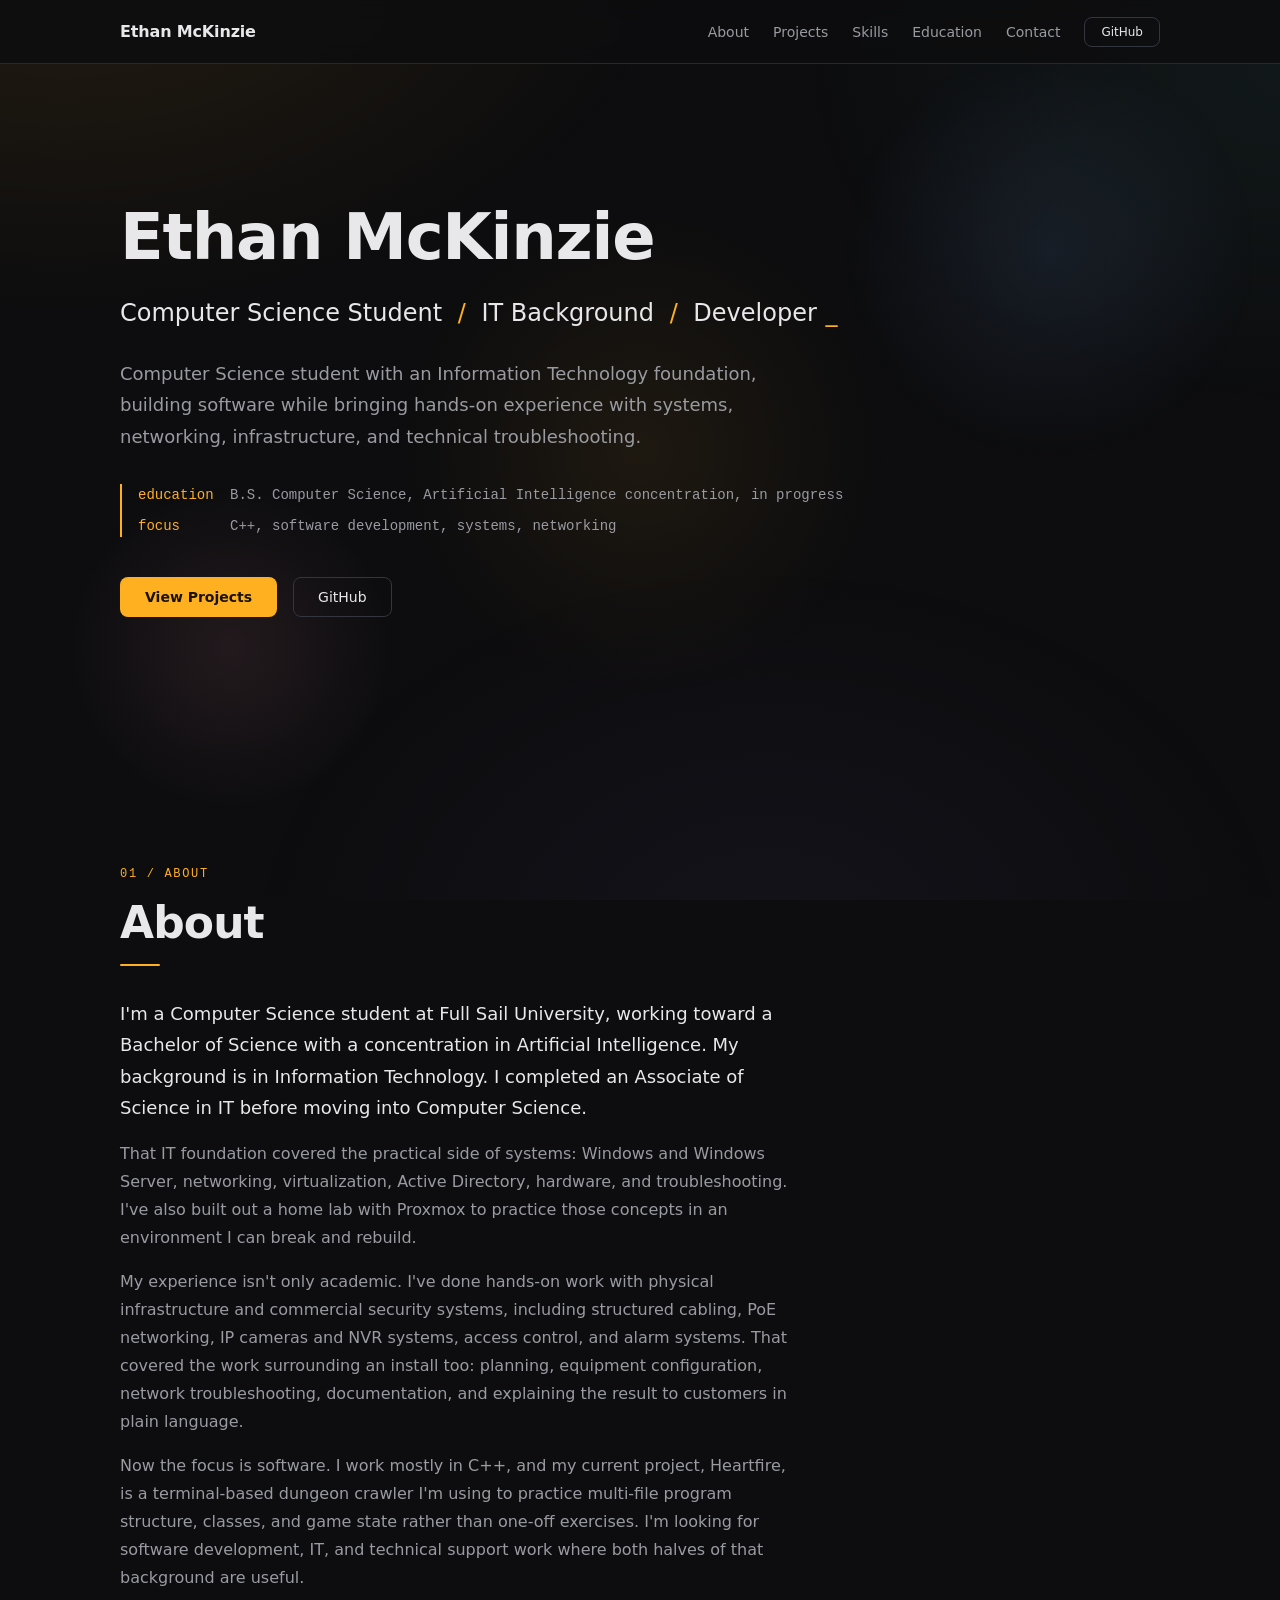
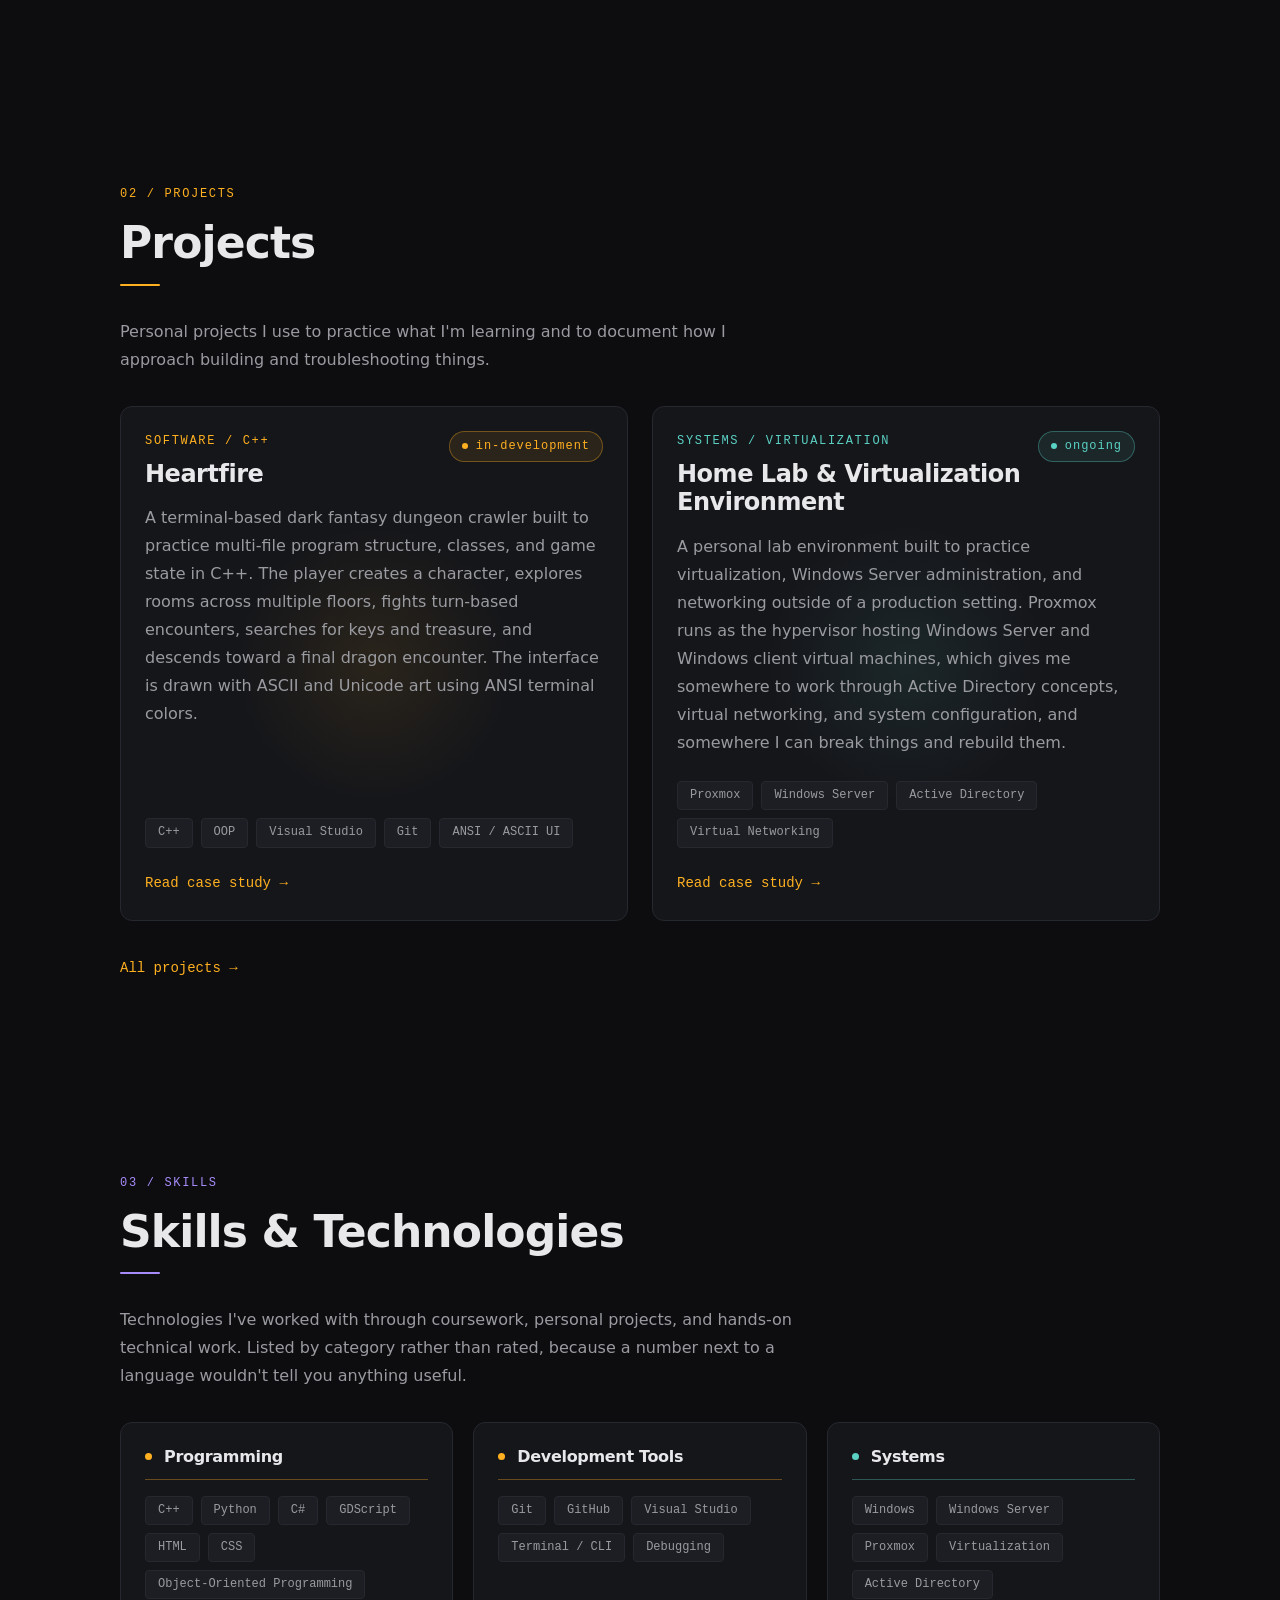
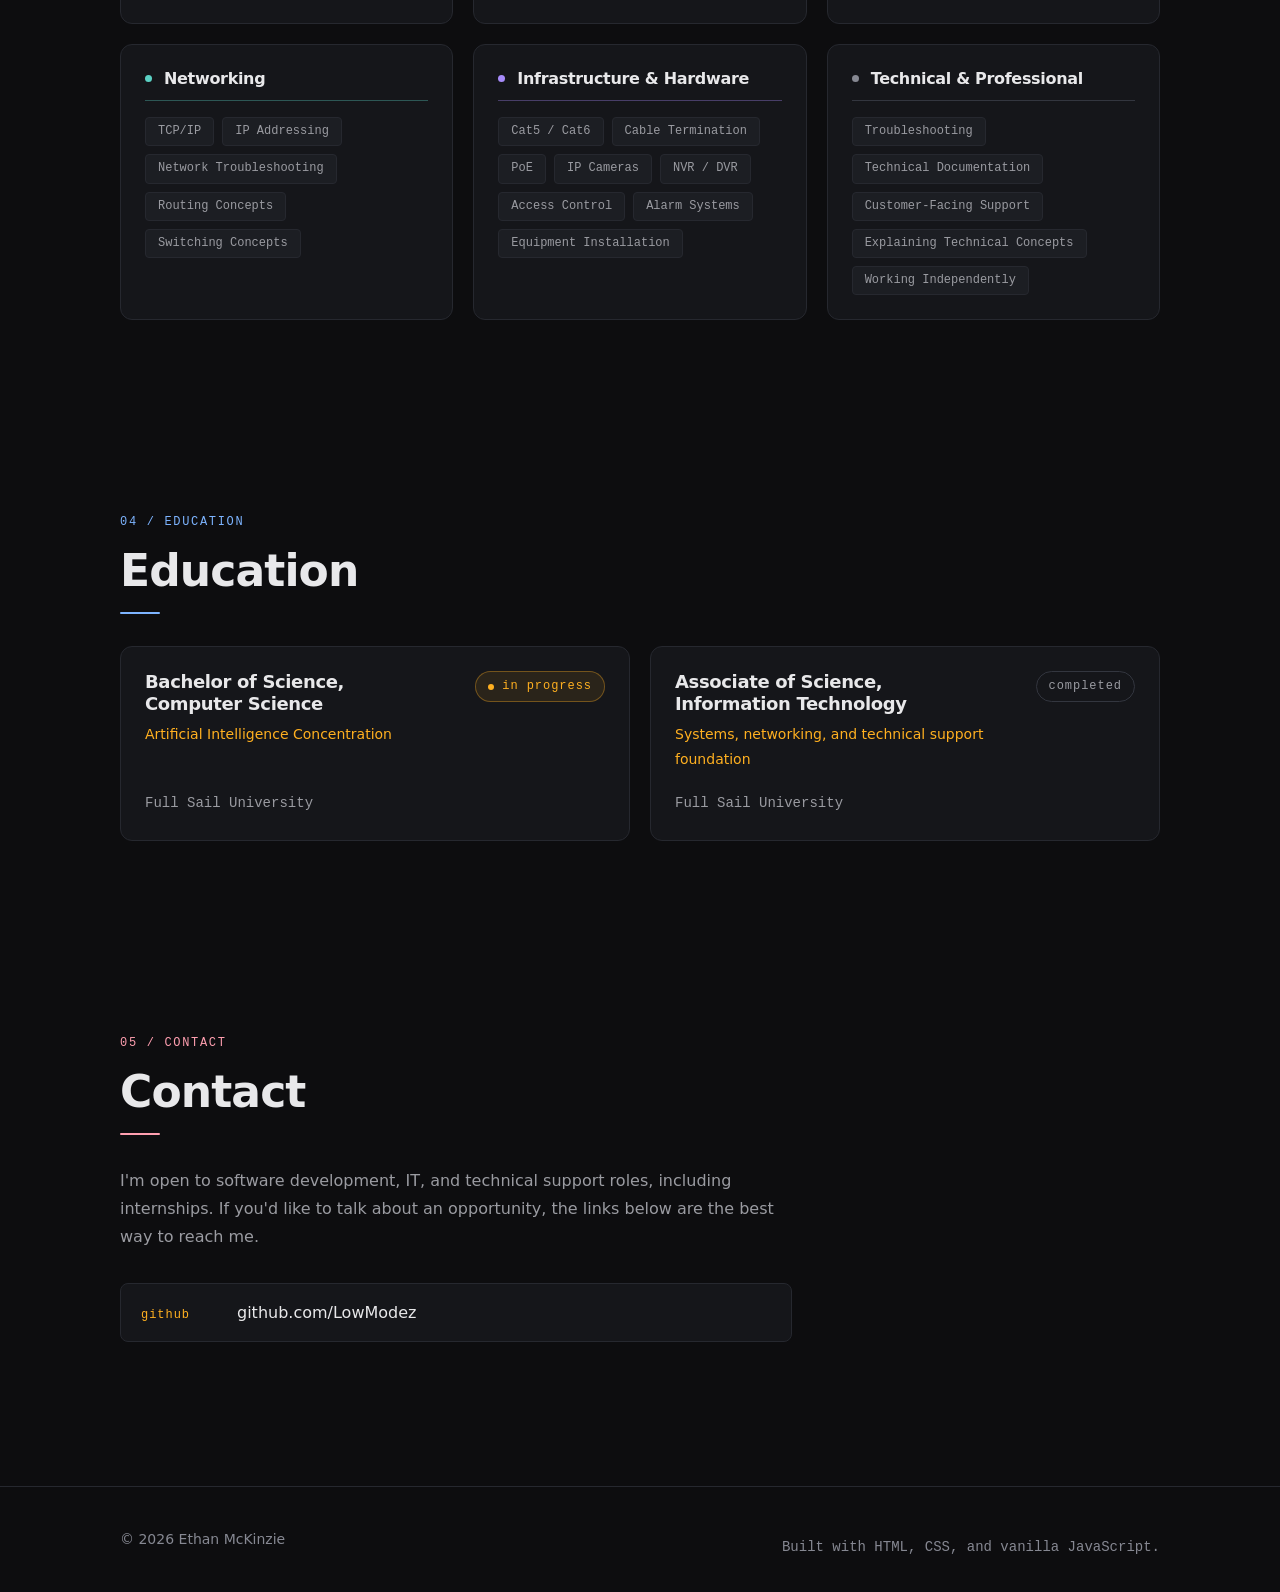
==== commit f3716685: "Add advanced CSS animation: masked border light, 3D tilt, cursor glow" ====
--- a/index.html
+++ b/index.html
@@ -59,6 +59,10 @@
 </head>
 
 <body>
+    <!-- Follows the pointer. Painted by animations.css, positioned
+         by js/cursor-glow.js, invisible until that script runs. -->
+    <div class="cursor-glow" aria-hidden="true"></div>
+
     <!-- Fills as the page scrolls. Pure CSS, see animations.css. -->
     <div class="scroll-progress" aria-hidden="true"></div>
 
@@ -488,6 +492,8 @@
     <script src="js/footer-year.js"></script>
     <script src="js/mobile-nav.js"></script>
     <script src="js/scroll-reveal.js"></script>
+    <script src="js/card-pointer.js"></script>
+    <script src="js/cursor-glow.js"></script>
     <script src="js/main.js"></script>
 </body>
 
--- a/css/tokens.css
+++ b/css/tokens.css
@@ -171,6 +171,43 @@
        250ms starts to feel sluggish on hover. */
     --transition-fast: 120ms ease;
     --transition: 180ms ease;
+    --transition-slow: 320ms ease;
+
+    /* Easing curves, named so intent is readable at the call site.
+       The numbers are the two control points of a cubic bezier.
+         smooth  gentle in and out, for most movement
+         out     decelerates into place, for things arriving
+         back    overshoots slightly then settles, for playfulness */
+    --ease-smooth: cubic-bezier(0.4, 0, 0.2, 1);
+    --ease-out: cubic-bezier(0.16, 1, 0.3, 1);
+    --ease-back: cubic-bezier(0.34, 1.56, 0.64, 1);
+
+    /* --- Glow -----------------------------------------------
+       Layered shadows that read as light coming off an element
+       rather than a drop shadow beneath it.
+
+       Each is built from three parts: a tight ring in the element's
+       own accent, a wide soft halo in the same color, and a dark
+       shadow underneath to keep the element grounded. --group means
+       a card glows in whatever color its category uses.
+
+       These are hover-only. Nothing on the site glows at rest. */
+    --glow-sm:
+        0 0 0 1px var(--group-dim),
+        0 0 12px -2px var(--group-soft);
+
+    --glow:
+        0 0 0 1px var(--group-dim),
+        0 0 24px -4px var(--group-soft),
+        0 12px 32px rgba(0, 0, 0, 0.5);
+
+    --glow-lg:
+        0 0 0 1px var(--group-dim),
+        0 0 40px -6px var(--group-soft),
+        0 20px 48px rgba(0, 0, 0, 0.55);
+
+    /* Text glow, for headings and labels on hover. */
+    --glow-text: 0 0 18px var(--group-dim);
 
     /* Height of the fixed header, reserved now so anchor links
        and scroll offsets can reference it in the next phase. */
--- a/css/components.css
+++ b/css/components.css
@@ -110,31 +110,8 @@
                 box-shadow var(--transition);
 }
 
-/* A hairline along the top edge that fades in on hover, in
-   whatever color this card's category uses. Drawn as a gradient so
-   it is brightest in the middle and disappears at both ends
-   instead of stopping abruptly. */
-.card::before {
-    content: "";
-    position: absolute;
-    top: 0;
-    left: 0;
-    right: 0;
-    height: 1px;
-    background-image: linear-gradient(
-        90deg,
-        transparent,
-        var(--group),
-        transparent
-    );
-    opacity: 0;
-    transition: opacity var(--transition);
-}
-
-.card:hover::before,
-.card:focus-within::before {
-    opacity: 1;
-}
+/* ::before on a card is the travelling border light, defined in
+   css/animations.css. It is left free here on purpose. */
 
 /* Every card warms its border on hover. */
 .card:hover {
--- a/css/animations.css
+++ b/css/animations.css
@@ -26,6 +26,36 @@
 
 
 /* ============================================================
+   A0  REGISTERED PROPERTIES
+   ------------------------------------------------------------
+   A plain custom property is just a string to the browser, so it
+   cannot be animated: there is no way to know that "0deg" and
+   "360deg" are two ends of a range rather than two unrelated words.
+
+   @property registers a property with a type, which tells the
+   browser how to interpolate it. Registering --ring-angle as an
+   <angle> is what makes it possible to animate a gradient's
+   rotation, which is otherwise impossible in CSS.
+
+   Without @property support the properties still work as ordinary
+   variables using their initial values, so the effects that depend
+   on them appear but hold still rather than moving.
+   ============================================================ */
+
+@property --ring-angle {
+    syntax: "<angle>";
+    inherits: false;
+    initial-value: 0deg;
+}
+
+@property --sweep-pos {
+    syntax: "<percentage>";
+    inherits: false;
+    initial-value: 0%;
+}
+
+
+/* ============================================================
    A  KEYFRAMES
    All named animations, defined once and reused below.
    ============================================================ */
@@ -53,6 +83,14 @@
 @keyframes draw-line {
     from { transform: scaleX(0); }
     to   { transform: scaleX(1); }
+}
+
+/* The same idea on the vertical axis, for a rule that runs down the
+   side of a block. A separate keyframe is required because scaleX
+   would stretch such a line's width rather than its length. */
+@keyframes draw-line-down {
+    from { transform: scaleY(0); }
+    to   { transform: scaleY(1); }
 }
 
 /* A soft double-pulse, for the dot on an in-progress status pill.
@@ -85,6 +123,87 @@
 @keyframes caret-blink {
     0%, 45%   { opacity: 1; }
     55%, 100% { opacity: 0; }
+}
+
+/* A highlight travelling across text. Paired with background-clip:
+   text, this reads as a sheen crossing the letters. The background
+   is wider than the element, so moving its position moves the
+   bright band across the glyphs. */
+@keyframes shimmer-text {
+      0% { background-position: 200% 50%; }
+    100% { background-position: -60% 50%; }
+}
+
+/* A halo that breathes outward and fades. Used on the dot of an
+   in-progress status pill, so it reads as something live. */
+@keyframes glow-ring {
+      0% { box-shadow: 0 0 0 0 var(--group-dim); }
+     70% { box-shadow: 0 0 0 7px transparent; }
+    100% { box-shadow: 0 0 0 0 transparent; }
+}
+
+/* Two independent floating paths, so decorative orbs never move in
+   sync with each other. */
+@keyframes float-a {
+      0% { transform: translate(0, 0) scale(1); }
+     50% { transform: translate(4%, -3%) scale(1.1); }
+    100% { transform: translate(0, 0) scale(1); }
+}
+
+@keyframes float-b {
+      0% { transform: translate(0, 0) scale(1.05); }
+     50% { transform: translate(-3%, 4%) scale(0.95); }
+    100% { transform: translate(0, 0) scale(1.05); }
+}
+
+/* Cycles a color through the accent palette. Used on the small
+   separators in the hero, which is the one place the whole color
+   system can be shown off without confusing anything. */
+@keyframes cycle-accents {
+      0% { color: var(--accent); }
+     25% { color: var(--accent-2); }
+     50% { color: var(--accent-3); }
+     75% { color: var(--accent-4); }
+    100% { color: var(--accent); }
+}
+
+/* Nudge right and settle back, for arrows that indicate direction. */
+@keyframes nudge-right {
+      0% { transform: translateX(0); }
+     50% { transform: translateX(5px); }
+    100% { transform: translateX(0); }
+}
+
+/* Rotates the registered angle a full turn. Because --ring-angle is
+   registered as an <angle> above, the browser can interpolate it,
+   which spins the conic gradient that uses it. */
+@keyframes ring-spin {
+    to { --ring-angle: 360deg; }
+}
+
+/* Slides a gradient's position across, for the progress bar. */
+@keyframes sweep-gradient {
+    to { --sweep-pos: 100%; }
+}
+
+/* Wipes an element into view from the left by shrinking the inset
+   on its right edge. clip-path reveals rather than fades, which
+   reads as a sharper, more deliberate entrance than opacity. */
+@keyframes wipe-in {
+    from { clip-path: inset(0 100% 0 0); }
+    to   { clip-path: inset(0 0 0 0); }
+}
+
+/* An RGB split that jitters, then settles. Used once, on the 404
+   page's status code, where being playful costs nothing. */
+@keyframes glitch {
+      0%   { transform: none;                    text-shadow: none; }
+     18%   { transform: translate(-3px, 1px);    text-shadow: 3px 0 var(--accent-5), -3px 0 var(--accent-2); }
+     22%   { transform: translate(2px, -2px);    text-shadow: -3px 0 var(--accent-5), 3px 0 var(--accent-2); }
+     26%   { transform: none;                    text-shadow: none; }
+     58%   { transform: translate(2px, 1px);     text-shadow: 2px 0 var(--accent-4), -2px 0 var(--accent-3); }
+     61%   { transform: none;                    text-shadow: none; }
+    100%   { transform: none;                    text-shadow: none; }
 }
 
 
@@ -138,7 +257,7 @@
     height: 100%;
     background-color: var(--accent);
     transform-origin: top;
-    animation: draw-line 600ms ease 500ms both;
+    animation: draw-line-down 600ms ease 500ms both;
 }
 
 /* --- Case study pages ------------------------------------- */
@@ -237,14 +356,31 @@
     transform: none;
 }
 
-.js-reveal [data-reveal].is-visible li:nth-child(1) { transition-delay:  60ms; }
-.js-reveal [data-reveal].is-visible li:nth-child(2) { transition-delay: 110ms; }
-.js-reveal [data-reveal].is-visible li:nth-child(3) { transition-delay: 160ms; }
-.js-reveal [data-reveal].is-visible li:nth-child(4) { transition-delay: 210ms; }
-.js-reveal [data-reveal].is-visible li:nth-child(5) { transition-delay: 260ms; }
-.js-reveal [data-reveal].is-visible li:nth-child(6) { transition-delay: 310ms; }
-.js-reveal [data-reveal].is-visible li:nth-child(7) { transition-delay: 360ms; }
-.js-reveal [data-reveal].is-visible li:nth-child(8) { transition-delay: 410ms; }
+/* These selectors name .case-list and .loop-list rather than a bare
+   li. A technology tag is also an li, so a generic rule here would
+   sit later in the file at equal specificity and override the tag
+   delays above it, collapsing the offset that makes tags trail
+   their own card. */
+.js-reveal [data-reveal].is-visible .case-list li:nth-child(1),
+.js-reveal [data-reveal].is-visible .loop-list li:nth-child(1) { transition-delay:  60ms; }
+
+.js-reveal [data-reveal].is-visible .case-list li:nth-child(2),
+.js-reveal [data-reveal].is-visible .loop-list li:nth-child(2) { transition-delay: 110ms; }
+
+.js-reveal [data-reveal].is-visible .case-list li:nth-child(3),
+.js-reveal [data-reveal].is-visible .loop-list li:nth-child(3) { transition-delay: 160ms; }
+
+.js-reveal [data-reveal].is-visible .case-list li:nth-child(4),
+.js-reveal [data-reveal].is-visible .loop-list li:nth-child(4) { transition-delay: 210ms; }
+
+.js-reveal [data-reveal].is-visible .case-list li:nth-child(5),
+.js-reveal [data-reveal].is-visible .loop-list li:nth-child(5) { transition-delay: 260ms; }
+
+.js-reveal [data-reveal].is-visible .case-list li:nth-child(6),
+.js-reveal [data-reveal].is-visible .loop-list li:nth-child(6) { transition-delay: 310ms; }
+
+.js-reveal [data-reveal].is-visible .case-list li:nth-child(7) { transition-delay: 360ms; }
+.js-reveal [data-reveal].is-visible .case-list li:nth-child(8) { transition-delay: 410ms; }
 
 
 /* ============================================================
@@ -312,17 +448,7 @@
     transform: translateY(-1px);
 }
 
-/* --- Skill category dot ----------------------------------
-   Grows slightly when its card is hovered, which ties the dot to
-   the card it labels. */
-.skill-group__title::before {
-    transition: transform var(--transition), box-shadow var(--transition);
-}
-
-.card:hover .skill-group__title::before {
-    transform: scale(1.35);
-    box-shadow: 0 0 0 4px var(--group-soft);
-}
+/* The skill category dot's hover treatment is in section L. */
 
 /* --- Case study back link -------------------------------- */
 .case__back {
@@ -428,3 +554,667 @@
         animation-timeline: scroll();
     }
 }
+
+
+/* ============================================================
+   G  GLOW ON HOVER
+   ------------------------------------------------------------
+   Nothing on this site glows at rest. Every glow here responds to a
+   cursor or to keyboard focus, and each is built from the --glow
+   tokens, so the light always matches the element's own category
+   accent: amber cards glow amber, teal cards glow teal.
+
+   box-shadow is used rather than filter: drop-shadow, because
+   box-shadow is composited by the GPU and does not force the
+   element to be re-rasterized on every frame.
+   ============================================================ */
+
+.card {
+    transition: border-color var(--transition),
+                transform var(--transition-slow) var(--ease-out),
+                box-shadow var(--transition-slow);
+}
+
+.card--interactive:hover,
+.card--interactive:focus-within {
+    box-shadow: var(--glow);
+}
+
+/* --- Buttons ---------------------------------------------- */
+.btn--primary:hover {
+    box-shadow:
+        0 0 20px -2px rgba(255, 176, 32, 0.45),
+        0 10px 28px rgba(0, 0, 0, 0.45);
+}
+
+.btn--ghost:hover {
+    box-shadow: var(--glow-sm);
+}
+
+/* --- Tags ------------------------------------------------
+   Tags lift and glow one at a time under the cursor. Because a tag
+   sits inside a card that may set its own accent, each glows in its
+   card's color with no extra classes.
+
+   The --ease-back curve overshoots very slightly before settling,
+   which is what makes the lift feel physical rather than linear. */
+.tag {
+    transition: border-color var(--transition),
+                color var(--transition),
+                background-color var(--transition),
+                box-shadow var(--transition),
+                transform var(--transition) var(--ease-back);
+}
+
+.tag:hover {
+    transform: translateY(-3px);
+    box-shadow: var(--glow-sm);
+}
+
+/* --- Navigation ------------------------------------------- */
+.site-nav__list a:not(.btn) {
+    transition: color var(--transition), text-shadow var(--transition);
+}
+
+.site-nav__list a:not(.btn):hover,
+.brand:hover {
+    text-shadow: var(--glow-text);
+}
+
+/* The hamburger bars light up and take on the accent color. */
+.nav-toggle:hover {
+    box-shadow: var(--glow-sm);
+}
+
+.nav-toggle:hover .nav-toggle__bars,
+.nav-toggle:hover .nav-toggle__bars::before,
+.nav-toggle:hover .nav-toggle__bars::after {
+    background-color: var(--accent);
+    box-shadow: 0 0 8px var(--accent-dim);
+}
+
+/* --- Contact rows ---------------------------------------- */
+.contact-item:hover {
+    box-shadow: var(--glow-sm);
+}
+
+/* --- Section headings ------------------------------------
+   Hovering a heading warms the text and lights its accent rule.
+   A small reward for reading rather than scrolling past. */
+.section-title,
+.page-header h1 {
+    transition: text-shadow var(--transition-slow);
+}
+
+.section-title:hover,
+.page-header h1:hover {
+    text-shadow: var(--glow-text);
+}
+
+.section-title::after,
+.page-header h1::after {
+    transition: box-shadow var(--transition-slow),
+                transform var(--transition-slow);
+}
+
+.section-title:hover::after,
+.page-header h1:hover::after {
+    box-shadow: 0 0 14px var(--group);
+}
+
+/* --- Focus ring ------------------------------------------
+   The keyboard focus indicator gets a soft halo as well as its
+   outline, which makes it easier to track while tabbing. */
+:focus-visible {
+    box-shadow: 0 0 0 4px var(--accent-soft);
+    transition: box-shadow var(--transition-fast);
+}
+
+.skip-link:focus {
+    box-shadow: var(--glow);
+}
+
+
+/* ============================================================
+   H  POINTER SPOTLIGHT
+   ------------------------------------------------------------
+   A soft light on each interactive card that follows the cursor.
+
+   How it works: js/card-spotlight.js writes the pointer's position
+   into two custom properties on the card, --mx and --my, as
+   percentages. The radial gradient below is centred on those
+   coordinates, so as the numbers change the light moves.
+
+   This is the only effect on the site that needs JavaScript, because
+   CSS cannot read the pointer position. It degrades cleanly: the
+   properties below default to 50% 50%, so with no script the light
+   simply sits in the middle of the card and reads as a faint
+   highlight. Nothing looks broken or missing.
+
+   The gradient is a background-image on the card itself rather than
+   a pseudo-element, because ::before is already the top accent line
+   and ::after is the shine sweep.
+   ============================================================ */
+
+.card--interactive {
+    /* Fallback position, used until the script sets real values. */
+    --mx: 50%;
+    --my: 50%;
+
+    background-image: radial-gradient(
+        14rem circle at var(--mx) var(--my),
+        var(--group-soft),
+        transparent 62%
+    );
+    background-repeat: no-repeat;
+}
+
+
+/* ============================================================
+   H2  TRAVELLING BORDER LIGHT
+   ------------------------------------------------------------
+   A bright arc that runs around the outside edge of a card while it
+   is hovered, in the card's own accent color.
+
+   Three techniques combine here:
+
+   1. A conic-gradient is a gradient swept around a centre point
+      rather than along a line. Rotating its start angle moves the
+      bright arc around the shape.
+
+   2. The rotation is animated by changing --ring-angle, which is
+      registered as an <angle> at the top of this file. That
+      registration is what makes the rotation possible at all.
+
+   3. The gradient fills the whole card, so a mask cuts out
+      everything except a 1px frame. Two mask layers are declared:
+      one clipped to the content box, one covering the whole element.
+      Compositing them with "exclude" keeps only the difference
+      between the two, which is exactly the border ring.
+
+   Degradation: without @property the angle cannot be interpolated,
+   so the arc appears in a fixed position instead of travelling.
+   Without mask support the gradient would fill the card, so the
+   whole effect is wrapped in @supports to prevent that.
+   ============================================================ */
+
+@supports ((mask-composite: exclude) or (-webkit-mask-composite: xor)) {
+    .card::before {
+        content: "";
+        position: absolute;
+        inset: 0;
+        z-index: 1;
+        pointer-events: none;
+
+        /* Matches the card's own corner rounding. */
+        border-radius: inherit;
+
+        /* The thickness of the ring. */
+        padding: 1px;
+
+        background-image: conic-gradient(
+            from var(--ring-angle, 0deg),
+            transparent 0deg,
+            var(--group) 50deg,
+            transparent 130deg,
+            transparent 360deg
+        );
+
+        /* Layer one is clipped to the content box, layer two covers
+           everything. Excluding one from the other leaves the 1px
+           padding area: the frame. */
+        -webkit-mask:
+            linear-gradient(#000 0 0) content-box,
+            linear-gradient(#000 0 0);
+        mask:
+            linear-gradient(#000 0 0) content-box,
+            linear-gradient(#000 0 0);
+        -webkit-mask-composite: xor;
+        mask-composite: exclude;
+
+        opacity: 0;
+        transition: opacity var(--transition-slow);
+    }
+
+    .card:hover::before,
+    .card:focus-within::before {
+        opacity: 1;
+        animation: ring-spin 4s linear infinite;
+    }
+}
+
+
+/* ============================================================
+   H3  THREE-DIMENSIONAL TILT
+   ------------------------------------------------------------
+   Cards lean toward the cursor, as though the surface were a panel
+   pivoting under the pointer.
+
+   js/card-pointer.js writes --rx and --ry, two rotation angles
+   derived from where the pointer sits inside the card. The CSS
+   applies them.
+
+   perspective() is what turns a flat rotation into a sense of
+   depth: it decides how strongly the far edge converges. A large
+   value gives a gentle, expensive-looking lean; a small one looks
+   like a fairground mirror. 900px is deliberately restrained, and
+   the script caps the rotation at a few degrees.
+
+   The properties default to 0deg, so with no JavaScript the card
+   simply lifts on hover exactly as it did before.
+   ============================================================ */
+
+.card--interactive {
+    --rx: 0deg;
+    --ry: 0deg;
+}
+
+.card--interactive:hover {
+    transform:
+        perspective(900px)
+        rotateX(var(--rx))
+        rotateY(var(--ry))
+        translateY(-3px);
+}
+
+
+/* ============================================================
+   H4  CURSOR GLOW
+   ------------------------------------------------------------
+   A single soft light that follows the pointer across the whole
+   page, sitting behind all content.
+
+   js/cursor-glow.js writes the pointer's viewport position into
+   --cursor-x and --cursor-y on this element. Everything else is
+   CSS.
+
+   It is one fixed element with one gradient, so the browser is
+   moving a single composited layer rather than recalculating
+   anything. The element defaults to opacity 0 and is only revealed
+   once the script confirms a real pointer exists, which keeps it
+   off touch devices entirely.
+   ============================================================ */
+
+.cursor-glow {
+    position: fixed;
+    inset: 0;
+
+    /* Behind all content, alongside the two ambient background
+       layers. A positive z-index would tint the text it passed over. */
+    z-index: -1;
+    pointer-events: none;
+
+    --cursor-x: 50%;
+    --cursor-y: 50%;
+
+    background-image: radial-gradient(
+        26rem circle at var(--cursor-x) var(--cursor-y),
+        rgba(255, 176, 32, 0.07),
+        transparent 60%
+    );
+
+    opacity: 0;
+    transition: opacity 600ms ease;
+}
+
+/* Added by the script only when a hovering pointer is present. */
+.cursor-glow.is-active {
+    opacity: 1;
+}
+
+
+/* ============================================================
+   H5  CLIP-PATH WIPE REVEALS
+   ------------------------------------------------------------
+   Section headings wipe into view from the left instead of fading.
+
+   clip-path: inset(0 100% 0 0) hides an element by clipping away
+   100% from its right edge, leaving nothing visible. Animating that
+   value to 0 draws the element in from the left, like a strip of
+   tape being laid down.
+
+   This reads as sharper and more intentional than a fade, because
+   the letters arrive at full opacity from the first frame instead of
+   ghosting in. It layers on top of the existing reveal, which is
+   still what handles the vertical movement.
+   ============================================================ */
+
+.js-reveal .section-title[data-reveal].is-visible {
+    animation: wipe-in 620ms var(--ease-out) both;
+}
+
+
+/* ============================================================
+   H6  BUTTON RIPPLE
+   ------------------------------------------------------------
+   A ring that expands out of a button when it is pressed.
+
+   No JavaScript: :active is true only while the mouse button is
+   held, so the animation runs on press and resets on release. The
+   ripple is centred rather than following the click point, which is
+   the tradeoff for keeping this in CSS.
+   ============================================================ */
+
+.btn {
+    position: relative;
+    overflow: hidden;
+}
+
+.btn::before {
+    content: "";
+    position: absolute;
+    top: 50%;
+    left: 50%;
+    width: 120%;
+    aspect-ratio: 1;
+
+    border-radius: 999px;
+    border: 1px solid currentColor;
+
+    /* translate(-50%, -50%) centres the ripple on the button by
+       shifting it back by half its own size. */
+    transform: translate(-50%, -50%) scale(0.2);
+    opacity: 0;
+    pointer-events: none;
+}
+
+.btn:active::before {
+    animation: ripple 500ms var(--ease-out);
+}
+
+@keyframes ripple {
+    from { transform: translate(-50%, -50%) scale(0.2); opacity: 0.5; }
+    to   { transform: translate(-50%, -50%) scale(1);   opacity: 0; }
+}
+
+
+/* ============================================================
+   H7  ANIMATED PROGRESS BAR
+   ------------------------------------------------------------
+   The scroll progress bar's gradient also drifts sideways, so the
+   colors move through the bar as it fills rather than sitting
+   still. Two animations on one element: one driven by scroll, one
+   by time.
+   ============================================================ */
+
+@supports (animation-timeline: scroll()) {
+    .scroll-progress {
+        background-size: 200% 100%;
+        background-position: var(--sweep-pos, 0%) 50%;
+
+        animation:
+            draw-line linear,
+            sweep-gradient 8s linear infinite;
+        animation-timeline: scroll(), auto;
+    }
+}
+
+
+/* ============================================================
+   H8  HERO PARALLAX
+   ------------------------------------------------------------
+   The hero drifts upward and fades slightly as it is scrolled past,
+   so the page feels layered rather than flat.
+
+   animation-timeline: view() links the animation to the element's
+   own journey through the viewport, rather than to the scroll
+   position of the page as a whole. animation-range restricts it to
+   the second half of that journey, so nothing moves while the hero
+   is still the thing being read.
+
+   Pure CSS, no scroll listener. Inside @supports, and the hero is
+   fully visible without it.
+   ============================================================ */
+
+@supports (animation-timeline: view()) {
+    @keyframes hero-depart {
+        to {
+            opacity: 0.35;
+            transform: translateY(-3rem) scale(0.98);
+        }
+    }
+
+    .hero__content {
+        animation: hero-depart linear both;
+        animation-timeline: view();
+        animation-range: exit-crossing 0% exit-crossing 100%;
+    }
+}
+
+
+/* ============================================================
+   I  TEXT EFFECTS
+   ============================================================ */
+
+/* --- Hero name shimmer -----------------------------------
+   A slow sheen crossing the name. The text is painted with a
+   gradient rather than a flat color, and background-clip: text
+   trims that gradient to the shape of the letters. Animating the
+   gradient's position moves the bright band across them.
+
+   The @supports guard is essential rather than cautious: the
+   technique requires color: transparent, so in a browser without
+   background-clip: text the name would be invisible. Guarded this
+   way, such a browser applies none of it and shows solid off-white
+   text instead.
+   ---------------------------------------------------------- */
+@supports ((background-clip: text) or (-webkit-background-clip: text)) {
+    .hero h1 {
+        background-image: linear-gradient(
+            100deg,
+            var(--text-primary) 42%,
+            #ffffff 50%,
+            var(--text-primary) 58%
+        );
+        background-size: 260% 100%;
+        background-repeat: no-repeat;
+
+        -webkit-background-clip: text;
+        background-clip: text;
+        color: transparent;
+
+        /* Starts after the hero has finished arriving. */
+        animation: shimmer-text 7s var(--ease-smooth) 1.2s infinite;
+    }
+}
+
+/* --- Hero separators -------------------------------------
+   The two slashes in the role line cycle through the accent
+   palette. The negative delay on the second one starts it partway
+   through the cycle, so the two are never the same color at the
+   same moment.
+
+   This is the one place the whole palette is shown at once, and it
+   is two characters wide, so it reads as a detail rather than as
+   decoration. */
+.hero__sep {
+    animation: cycle-accents 12s linear infinite;
+}
+
+.hero__sep:nth-of-type(2) {
+    animation-delay: -6s;
+}
+
+/* --- Case study meta labels ------------------------------ */
+.case-meta dt {
+    transition: text-shadow var(--transition);
+}
+
+.case-meta:hover dt {
+    text-shadow: var(--glow-text);
+}
+
+
+/* ============================================================
+   J  AMBIENT BACKGROUND
+   ------------------------------------------------------------
+   Two stacked layers sit behind all content:
+
+     body::before   three broad color washes, drifting slowly
+     body::after    two smaller orbs on an independent float path
+
+   Both are fixed, both sit at negative z-index, both are under 10%
+   opacity, and neither has a hard edge anywhere. The intent is
+   depth, not animation: on a still screenshot it should look like
+   lighting.
+   ============================================================ */
+
+/* Smaller, more defined orbs in the two newest accent colors. */
+body::after {
+    content: "";
+    position: fixed;
+    inset: 0;
+    z-index: -1;
+    pointer-events: none;
+
+    background-image:
+        radial-gradient(20rem circle at 82% 28%, var(--accent-4-soft), transparent 65%),
+        radial-gradient(16rem circle at 18% 72%, var(--accent-5-soft), transparent 65%);
+    background-repeat: no-repeat;
+
+    animation: float-a 34s ease-in-out infinite;
+}
+
+/* Scroll-driven hue shift. The ambient color rotates gradually as
+   the page is scrolled, so the top and the bottom of the site are
+   not lit identically. It is tied to scroll position rather than
+   elapsed time, which means it only moves when the visitor does.
+
+   Inside @supports because scroll-driven animation is not yet
+   universal. Where it is missing, the orbs simply float. */
+@supports (animation-timeline: scroll()) {
+    @keyframes ambient-shift {
+        from { filter: hue-rotate(0deg); }
+        to   { filter: hue-rotate(30deg); }
+    }
+
+    body::after {
+        animation:
+            float-b 34s ease-in-out infinite,
+            ambient-shift linear;
+
+        /* One timeline per animation, in the same order: the float
+           runs on time, the hue shift runs on scroll. */
+        animation-timeline: auto, scroll();
+    }
+}
+
+
+/* ============================================================
+   K  MEDIA AND FIGURES
+   ============================================================ */
+
+/* Screenshots lift and glow on hover, and the image scales inside a
+   clipped figure, so the frame holds still while the picture grows.
+   These rules are already in place for the case study galleries that
+   are waiting on real screenshots. */
+.case-gallery figure {
+    overflow: hidden;
+    border-radius: var(--radius);
+    transition: box-shadow var(--transition-slow),
+                transform var(--transition-slow) var(--ease-out);
+}
+
+/* Screenshots get the largest glow of anything on the site, because
+   they are the largest elements that respond to a cursor. */
+.case-gallery figure:hover {
+    transform: translateY(-3px);
+    box-shadow: var(--glow-lg);
+}
+
+.case-gallery img {
+    transition: transform 600ms var(--ease-out);
+}
+
+.case-gallery figure:hover img {
+    transform: scale(1.04);
+}
+
+
+/* ============================================================
+   L  MICRO-INTERACTIONS
+   ============================================================ */
+
+/* --- Status pill ----------------------------------------
+   The live dot keeps its double-pulse and now also emits a halo
+   that expands and fades on the same rhythm. Two animations on one
+   element, comma separated. */
+.status--live::before {
+    animation:
+        pulse-dot 2.8s ease-in-out infinite,
+        glow-ring 2.8s ease-out infinite;
+}
+
+/* --- Skill category dot ---------------------------------
+   The dot grows and lights up when its card is hovered, which ties
+   the color to the category it labels.
+
+   Two stacked shadows: a wide soft halo, plus a tight ring at the
+   dot's edge. Using box-shadow keeps this on the dot itself. An
+   absolutely positioned ring would have anchored to the card
+   instead, since the heading is not a positioned ancestor. */
+.skill-group__title::before {
+    transition: transform var(--transition) var(--ease-back),
+                box-shadow var(--transition);
+}
+
+.card:hover .skill-group__title::before {
+    transform: scale(1.4);
+    box-shadow:
+        0 0 10px 2px var(--group-dim),
+        0 0 0 4px var(--group-soft);
+}
+
+/* --- Directional arrows ---------------------------------
+   The arrow nudges forward and settles back, once per hover rather
+   than looping. */
+.project__link:hover span {
+    animation: nudge-right 500ms var(--ease-smooth);
+}
+
+.project__link:hover {
+    text-shadow: var(--glow-text);
+}
+
+/* --- Education cards ------------------------------------
+   An accent bar down the left edge that grows into view on hover,
+   in the card's own color. */
+.education::after {
+    content: "";
+    position: absolute;
+    left: 0;
+    top: 0;
+    width: 2px;
+    height: 100%;
+    background-color: var(--group);
+    transform: scaleY(0);
+    transform-origin: top;
+    transition: transform var(--transition-slow) var(--ease-out);
+}
+
+.education:hover::after {
+    transform: scaleY(1);
+}
+
+/* --- Eyebrow labels -------------------------------------
+   The small monospace label opens up its letter-spacing when its
+   section is hovered, which pulls the eye toward it. */
+.eyebrow {
+    transition: letter-spacing var(--transition-slow),
+                text-shadow var(--transition-slow);
+}
+
+section:hover > .eyebrow {
+    letter-spacing: 0.18em;
+    text-shadow: var(--glow-text);
+}
+
+/* --- Footer --------------------------------------------- */
+.site-footer__note {
+    transition: color var(--transition), text-shadow var(--transition);
+}
+
+.site-footer:hover .site-footer__note {
+    color: var(--text-secondary);
+    text-shadow: var(--glow-text);
+}
--- a/css/responsive.css
+++ b/css/responsive.css
@@ -140,29 +140,122 @@
     }
 
     /* Pseudo-elements that animate from a scaled-down state must be
-       forced to full size, or they would stay invisible once their
-       animation is reduced to nothing. */
+       forced back to full size, or they would stay invisible once
+       their animation is reduced to nothing.
+
+       "none" is used rather than scaleX(1) because these lines scale
+       on different axes, and no transform at all is full size on
+       both. */
     .site-nav__list a:not(.btn)::after,
     .section-title::after,
+    .page-header h1::after,
     .hero__meta::before {
-        transform: scaleX(1) !important;
-    }
-
-    /* The shine sweep and the ambient background drift are removed
-       outright rather than merely shortened. */
+        transform: none !important;
+    }
+
+    /* The shine sweep is removed outright rather than shortened. */
     .btn--primary::after,
     .card--interactive::after {
         display: none;
     }
 
-    body::before {
-        animation: none !important;
-    }
-
-    /* The pulsing dot and blinking caret hold still. */
+    /* Both ambient background layers hold completely still. They keep
+       their color, so the page still has depth, but nothing drifts,
+       floats, or shifts hue. */
+    body::before,
+    body::after {
+        animation: none !important;
+        filter: none !important;
+    }
+
+    /* The pulsing dot, its halo, the blinking caret, and the cycling
+       hero separators all hold still. */
     .status--live::before,
-    .has-caret::after {
-        animation: none !important;
+    .has-caret::after,
+    .hero__sep {
+        animation: none !important;
+    }
+
+    /* The hero name is painted with a moving gradient and relies on
+       color: transparent to show it. With the animation stopped it
+       must be returned to a plain solid color, or the name would be
+       left frozen mid-sweep. */
+    .hero h1 {
+        background-image: none !important;
+        color: var(--text-primary) !important;
+        animation: none !important;
+    }
+
+    /* Hover glows are kept: they are a state signal, not movement.
+       Only the effects that travel or scale are removed. */
+    .case-gallery figure:hover,
+    .case-gallery figure:hover img,
+    .education:hover::after {
+        transform: none;
+    }
+
+    /* Letter-spacing changes reflow text, which is a form of motion
+       even though nothing appears to move. */
+    section:hover > .eyebrow {
+        letter-spacing: var(--tracking-wider);
+    }
+
+    /* The pointer effects are skipped by js/card-pointer.js under
+       this setting, so the light stays centred and the card stays
+       flat. Pinning the values here makes that true even if the
+       script somehow runs. */
+    .card--interactive {
+        --mx: 50%;
+        --my: 50%;
+        --rx: 0deg;
+        --ry: 0deg;
+    }
+
+    /* No lean, only the lift. */
+    .card--interactive:hover {
+        transform: none;
+    }
+
+    /* The travelling border light becomes a static outline: the ring
+       still marks the hovered card, it just does not travel. */
+    .card:hover::before,
+    .card:focus-within::before {
+        animation: none !important;
+    }
+
+    /* The page-wide cursor glow is removed. js/cursor-glow.js also
+       returns early, so it is never revealed in the first place. */
+    .cursor-glow {
+        display: none;
+    }
+
+    /* Clip-path wipes, the button ripple, the 404 glitch, and the
+       hero's scroll-linked departure all stop. Each is set back to
+       its finished state so nothing is left part-way through. */
+    .js-reveal .section-title[data-reveal].is-visible {
+        animation: none !important;
+        clip-path: none !important;
+    }
+
+    .btn::before {
+        display: none;
+    }
+
+    .notfound__code,
+    .notfound__code:hover {
+        animation: none !important;
+        text-shadow: none !important;
+        transform: none !important;
+    }
+
+    .hero__content {
+        animation: none !important;
+        opacity: 1 !important;
+        transform: none !important;
+    }
+
+    .scroll-progress {
+        display: none;
     }
 
     /* A scroll-linked progress bar is movement tied directly to
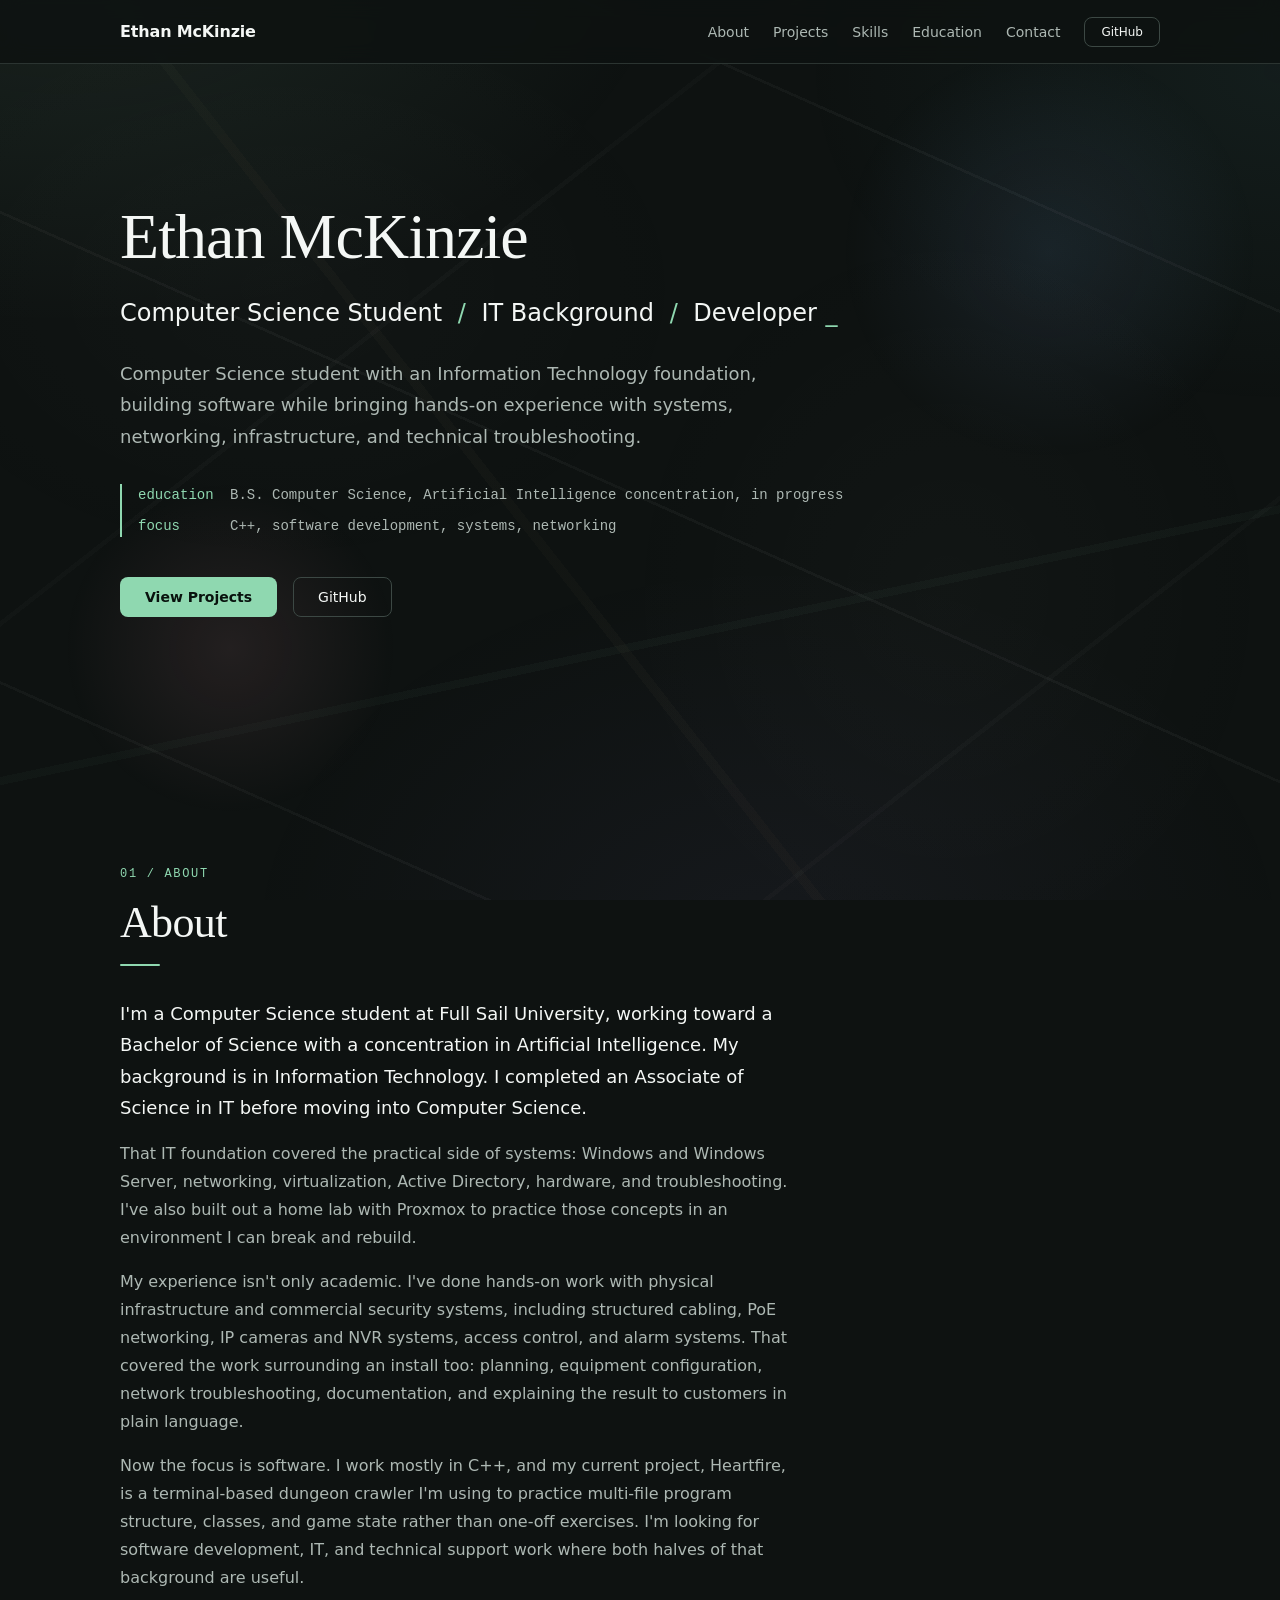
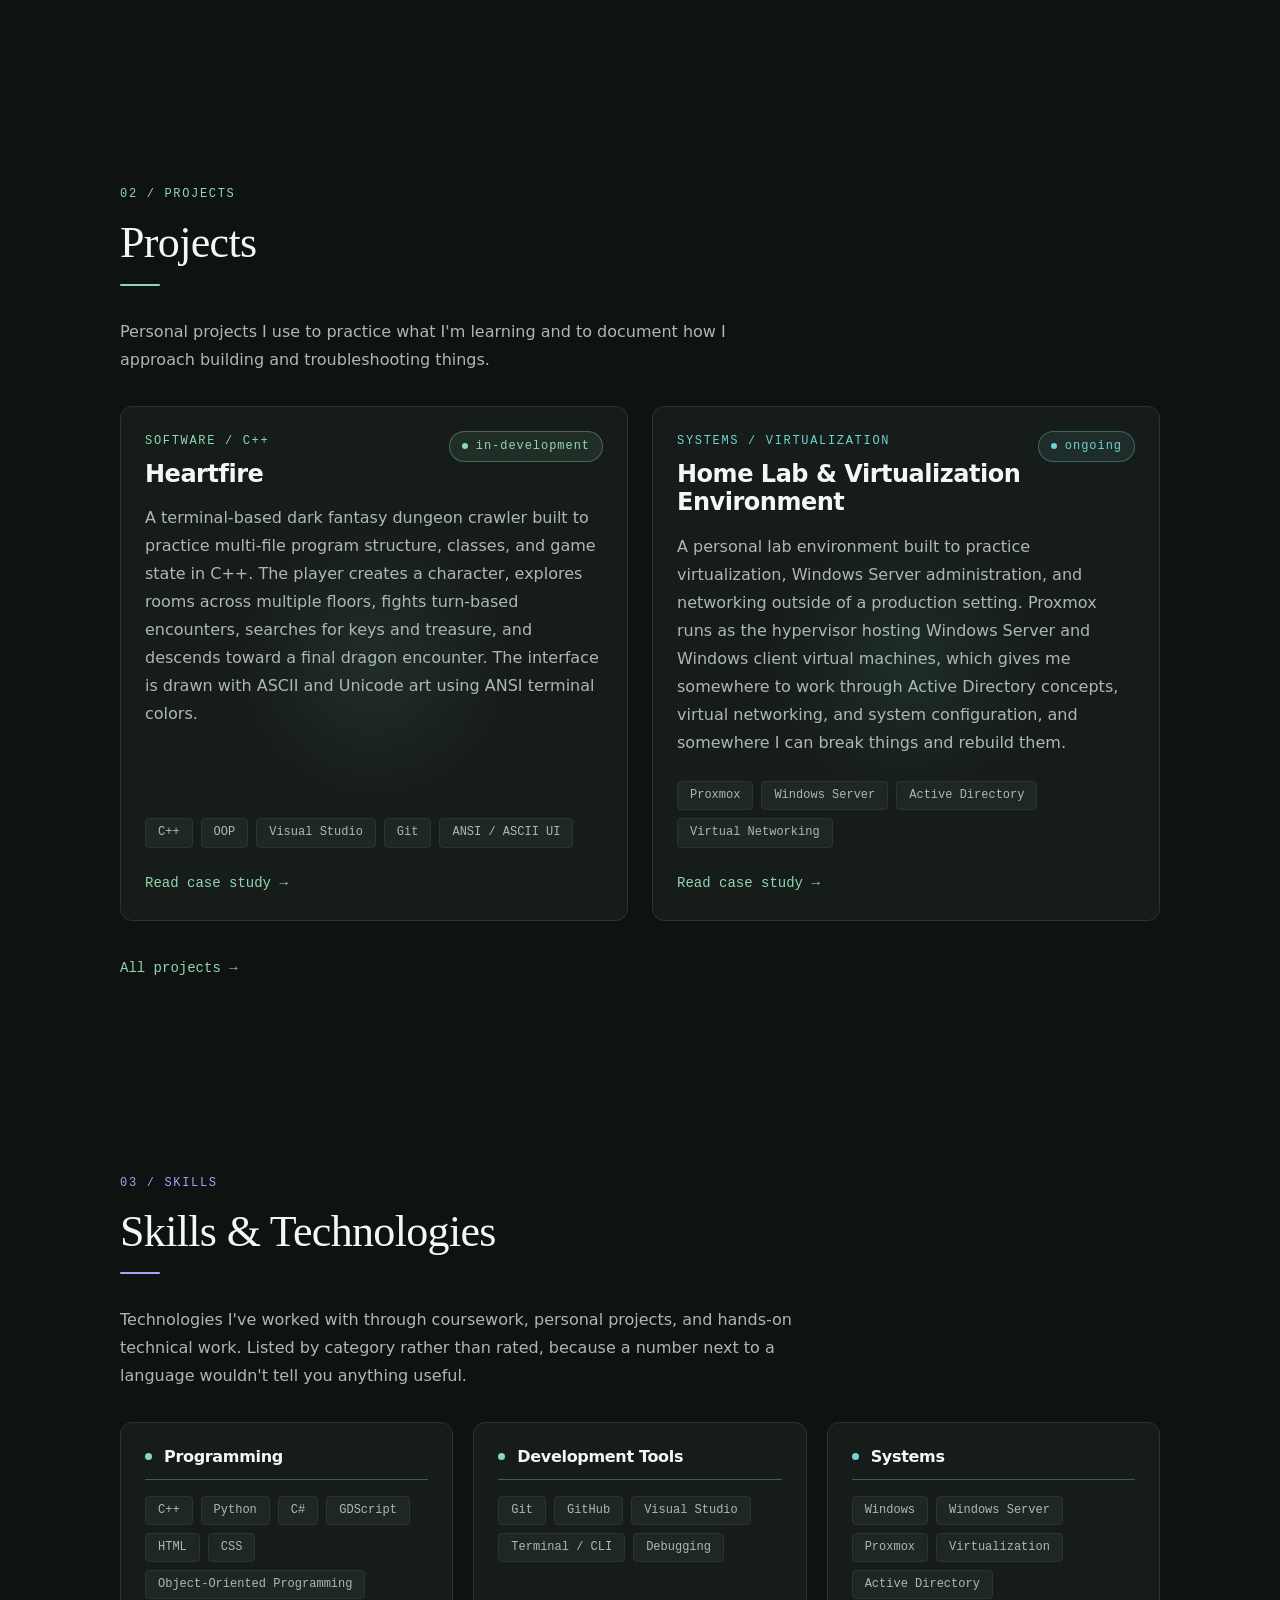
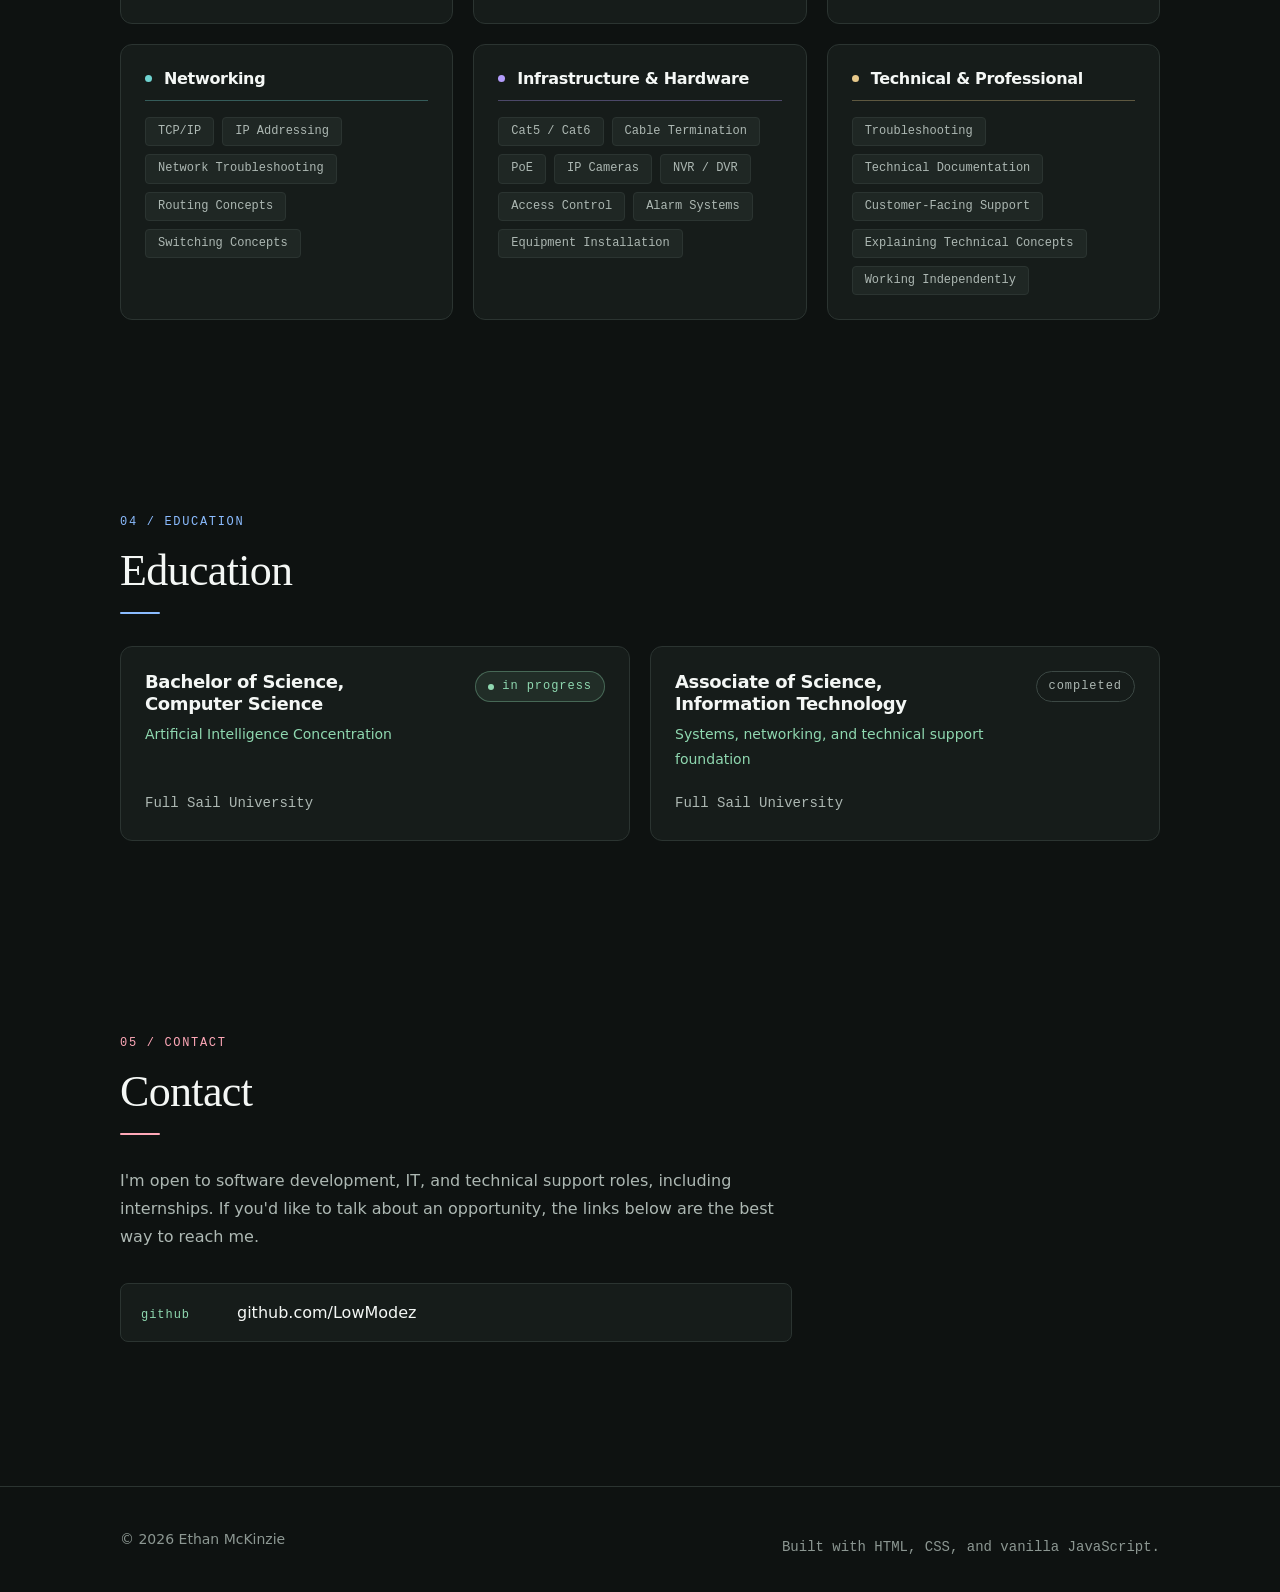
==== commit af3bba36: "Redesign with dark marble palette, sage accent, and serif display type" ====
--- a/index.html
+++ b/index.html
@@ -14,7 +14,7 @@
     <link rel="canonical" href="https://lowmodez.github.io/">
 
     <!-- Colors the browser UI on mobile to match the page. -->
-    <meta name="theme-color" content="#0d0d0f">
+    <meta name="theme-color" content="#0e1211">
 
     <!-- Favicons. The SVG scales to any size in modern browsers; the PNG
          is the fallback, and the touch icon is used when the site is
@@ -59,10 +59,6 @@
 </head>
 
 <body>
-    <!-- Follows the pointer. Painted by animations.css, positioned
-         by js/cursor-glow.js, invisible until that script runs. -->
-    <div class="cursor-glow" aria-hidden="true"></div>
-
     <!-- Fills as the page scrolls. Pure CSS, see animations.css. -->
     <div class="scroll-progress" aria-hidden="true"></div>
 
@@ -293,7 +289,7 @@
             </p>
 
             <div class="skills-grid">
-                <article class="card skill-group accent-amber" data-reveal>
+                <article class="card skill-group accent-sage" data-reveal>
                     <h3 class="skill-group__title">Programming</h3>
                     <ul class="tag-list">
                         <li class="tag">C++</li>
@@ -306,7 +302,7 @@
                     </ul>
                 </article>
 
-                <article class="card skill-group accent-amber" data-reveal>
+                <article class="card skill-group accent-sage" data-reveal>
                     <h3 class="skill-group__title">Development Tools</h3>
                     <ul class="tag-list">
                         <li class="tag">Git</li>
@@ -353,7 +349,7 @@
                     </ul>
                 </article>
 
-                <article class="card skill-group accent-neutral" data-reveal>
+                <article class="card skill-group accent-gold" data-reveal>
                     <h3 class="skill-group__title">Technical &amp; Professional</h3>
                     <ul class="tag-list">
                         <li class="tag">Troubleshooting</li>
@@ -493,7 +489,6 @@
     <script src="js/mobile-nav.js"></script>
     <script src="js/scroll-reveal.js"></script>
     <script src="js/card-pointer.js"></script>
-    <script src="js/cursor-glow.js"></script>
     <script src="js/main.js"></script>
 </body>
 
--- a/css/tokens.css
+++ b/css/tokens.css
@@ -15,82 +15,109 @@
    ============================================================ */
 :root {
     /* --- Backgrounds -----------------------------------------
-       Three depths: the page itself, raised panels such as cards,
-       and a slightly lighter step for hover states. */
-    --bg-primary: #0d0d0f;
-    --bg-surface: #15161a;
-    --bg-surface-raised: #1c1e23;
+       Dark marble. Three depths: the page itself, raised panels
+       such as cards, and a lighter step for hover states.
+
+       These are not neutral greys. Each carries a slight green
+       undertone, which is what makes the surface read as stone
+       rather than as a flat dark theme, and what ties the whole
+       page to the sage accent. */
+    --bg-primary: #0e1211;
+    --bg-surface: #161c1a;
+    --bg-surface-raised: #1f2724;
 
     /* --- Borders ---------------------------------------------
-       Low-contrast dividers. Subtle on purpose: on a dark theme,
-       borders should suggest structure, not draw attention. */
-    --border: #26282f;
-    --border-strong: #33363f;
+       Low-contrast dividers, tinted to match the surfaces. Subtle
+       on purpose: borders should suggest structure, not draw
+       attention. */
+    --border: #2b3431;
+    --border-strong: #3c4844;
 
     /* --- Text -----------------------------------------------
-       Off-white rather than pure #fff. Pure white on near-black
-       is harsh to read for more than a paragraph or two.
+       White lettering, very slightly cooled so it sits on the
+       green-tinted stone rather than floating above it. Not pure
+       #ffffff: at full white, a page of text on a dark background
+       is harsh to read for more than a paragraph.
+
        Contrast against --bg-primary:
-         primary   ~15.9:1
-         secondary  ~6.9:1
-       Both clear WCAG AA (4.5:1) for body text. */
-    --text-primary: #e8e8ea;
-    --text-secondary: #9a9ba1;
-
-    /* Lightened from #6f717a, which measured 3.99:1 on the page
-       background and 3.43:1 on raised panels - both below the 4.5:1
-       WCAG AA minimum for normal-size text. This value clears AA on
-       all three background depths (5.5:1, 5.1:1, 4.7:1). It is used
-       for footer text and figure captions, which are small, so
-       passing here matters more than the extra bit of contrast
-       costs in visual hierarchy. */
-    --text-muted: #868892;
+         primary    17.5:1
+         secondary   9.2:1
+         muted       6.3:1
+       All three clear WCAG AA on all three background depths, and
+       the first two clear AAA. */
+    --text-primary: #f4f7f5;
+    --text-secondary: #adb8b3;
+    --text-muted: #8c9792;
+
+    /* --- Marble ---------------------------------------------
+       The veining drawn across the page background. Kept as tokens
+       so the whole texture can be strengthened or softened from
+       one place.
+
+       Alpha values are deliberately tiny. Veins should be visible
+       when looked for and invisible when reading. */
+    --vein-light: rgba(244, 247, 245, 0.035);
+    --vein-soft: rgba(244, 247, 245, 0.018);
+    --vein-accent: rgba(143, 216, 176, 0.030);
+    --vein-gold: rgba(230, 200, 138, 0.022);
 
     /* --- Accent ---------------------------------------------
-       Warm amber, one accent only. ~10.6:1 against the page
-       background, so it stays legible as link and label text
-       rather than being decoration that cannot be read.
+       Soft sage green. The primary accent, and the color the whole
+       palette is built around: the background's green undertone and
+       the marble veining both come from here.
+
+       11.3:1 against the page background, so it stays fully legible
+       as link and label text rather than being decoration that
+       cannot be read.
+
        The dim and soft variants are for borders and tinted
        backgrounds, never for text. */
-    --accent: #ffb020;
-    --accent-hover: #ffc352;
-    --accent-dim: rgba(255, 176, 32, 0.35);
-    --accent-soft: rgba(255, 176, 32, 0.09);
+    --accent: #8fd8b0;
+    --accent-hover: #a9e5c4;
+    --accent-dim: rgba(143, 216, 176, 0.35);
+    --accent-soft: rgba(143, 216, 176, 0.09);
 
     /* --- Category accents -----------------------------------
-       Two supporting hues. These are not decoration: each one is
-       tied to a category of work, so the color carries meaning.
-
-         amber   software, and anything currently active
-         teal    systems and networking
+       Five supporting hues. These are not decoration: each is tied
+       to a category of work, so the color carries meaning.
+
+         sage    software, and anything currently active
+         aqua    systems and networking
          violet  physical infrastructure and hardware
-
-       Amber stays dominant. These two appear only on category
-       labels and the hover states of the cards they belong to.
-       Contrast against --bg-primary:
-         teal   ~11.7:1
-         violet  ~7.2:1
-       Both clear WCAG AA, since both are used as label text. */
-    --accent-2: #5bd1c4;
-    --accent-2-dim: rgba(91, 209, 196, 0.35);
-    --accent-2-soft: rgba(91, 209, 196, 0.09);
-
-    --accent-3: #a78bfa;
-    --accent-3-dim: rgba(167, 139, 250, 0.35);
-    --accent-3-soft: rgba(167, 139, 250, 0.09);
-
-    /* Blue for education and study, rose for getting in touch.
-       Contrast against --bg-primary:
-         blue  ~9.1:1
-         rose ~10.0:1
-       Both clear AAA, measured on all three background depths. */
-    --accent-4: #7db4ff;
-    --accent-4-dim: rgba(125, 180, 255, 0.35);
-    --accent-4-soft: rgba(125, 180, 255, 0.09);
-
-    --accent-5: #ff9fb0;
-    --accent-5-dim: rgba(255, 159, 176, 0.35);
-    --accent-5-soft: rgba(255, 159, 176, 0.09);
+         blue    education and study
+         rose    getting in touch
+         gold    transferable and professional skills
+
+       Sage stays dominant. The others appear only on category
+       labels and on the hover states of the cards they belong to.
+
+       Measured against all three background depths, worst case:
+         aqua   8.7:1     blue  7.8:1
+         violet 6.6:1     rose  8.4:1
+         gold   9.5:1
+       All clear WCAG AA as label text; all but violet clear AAA.
+
+       Gold is the marble pairing: veined stone and brass. It also
+       appears in the veining tokens above. */
+    --accent-2: #6fd3d0;
+    --accent-2-dim: rgba(111, 211, 208, 0.35);
+    --accent-2-soft: rgba(111, 211, 208, 0.09);
+
+    --accent-3: #b39cfb;
+    --accent-3-dim: rgba(179, 156, 251, 0.35);
+    --accent-3-soft: rgba(179, 156, 251, 0.09);
+
+    --accent-4: #8bbcff;
+    --accent-4-dim: rgba(139, 188, 255, 0.35);
+    --accent-4-soft: rgba(139, 188, 255, 0.09);
+
+    --accent-5: #ffa8b8;
+    --accent-5-dim: rgba(255, 168, 184, 0.35);
+    --accent-5-soft: rgba(255, 168, 184, 0.09);
+
+    --accent-6: #e6c88a;
+    --accent-6-dim: rgba(230, 200, 138, 0.35);
+    --accent-6-soft: rgba(230, 200, 138, 0.09);
 
     /* Default "current category" colors. A card can override these
        three on itself, and every rule that references them picks up
@@ -100,14 +127,36 @@
     --group-soft: var(--accent-soft);
 
     /* --- Typography -----------------------------------------
-       System font stacks: no web fonts to download, which means
-       no extra network request, no layout shift while a font
-       loads, and text that renders instantly. Monospace is
-       reserved for small technical labels. */
-    --font-sans: system-ui, -apple-system, "Segoe UI", Roboto,
-                 "Helvetica Neue", Arial, sans-serif;
-    --font-mono: ui-monospace, "Cascadia Code", Consolas,
-                 "SF Mono", Menlo, monospace;
+       Three families, each with a job:
+
+         display   headings and the name. A serif, which is what
+                   gives the marble direction its weight. Constantia
+                   is a modern serif with low contrast between thick
+                   and thin strokes, so it holds up at large sizes
+                   on a dark background where a high-contrast serif
+                   like Times would go spindly.
+
+         sans      body copy. Segoe UI Variable Text is the current
+                   Windows text face and is noticeably cleaner at
+                   small sizes than plain Segoe UI.
+
+         mono      small technical labels only. Cascadia Code is
+                   Microsoft's terminal face, so the terminal
+                   references on this site are set in an actual
+                   terminal font.
+
+       Still no web fonts. Every family here is already on the
+       machine, which means no extra network request, no flash of
+       unstyled text, and no layout shift while a font loads. Each
+       stack falls back through progressively more common faces and
+       ends at a generic family, so the pairing survives on macOS,
+       Linux, and Android too. */
+    --font-display: Constantia, Cambria, Georgia,
+                    "Palatino Linotype", "Book Antiqua", serif;
+    --font-sans: "Segoe UI Variable Text", "Segoe UI", system-ui,
+                 -apple-system, Corbel, Roboto, Arial, sans-serif;
+    --font-mono: "Cascadia Code", "Cascadia Mono", Consolas,
+                 ui-monospace, "SF Mono", Menlo, monospace;
 
     /* Fluid type scale. clamp(min, preferred, max) lets each size
        grow with the viewport and then stop, so headings shrink
--- a/css/base.css
+++ b/css/base.css
@@ -105,23 +105,38 @@
     min-height: 100vh;
 }
 
-/* --- Page background --------------------------------------
-   Three soft color washes covering the whole page, not just the
-   hero: amber upper left, teal upper right, violet along the
-   bottom. Together they keep large dark areas from looking flat.
+/* --- Page background: marble ------------------------------
+   The page surface is dark green-grey stone with soft veining
+   running across it. Nine gradient layers, no image file, so it
+   scales to any screen size and costs nothing to download.
+
+   How the veining is built, from the top of the list down:
+
+     1-2  Fine hairline veins. A repeating-linear-gradient whose
+          color stops are only a fraction of a percent apart draws
+          a thin line; setting the repeat distance very wide means
+          you get one line rather than stripes. Two of these at
+          different angles cross each other.
+     3-4  Broader, softer veins in sage and gold, angled the other
+          way so the pattern never looks like a grid.
+     5-6  Wide diffuse clouding, which is what keeps the stone from
+          looking like a flat color with lines drawn on it.
+     7-9  The original color washes, now sage, aqua and violet.
+
+   Every alpha value is under 4%. Veins should be visible when
+   looked for and invisible when reading.
 
    Why a fixed pseudo-element instead of a background on <body>:
      - position: fixed with inset: 0 covers the entire viewport at
-       full width, so the wash spans the page rather than being
+       full width, so the texture spans the page rather than being
        confined to the centered content column.
-     - It stays put while the page scrolls, so the color does not
-       repeat or streak down a long page.
-     - background-attachment: fixed would achieve something similar
-       but is unreliable on iOS.
+     - It stays put while the page scrolls, so nothing repeats or
+       streaks down a long page.
+     - background-attachment: fixed would do something similar but
+       is unreliable on iOS.
 
    z-index: -1 places it behind all content. pointer-events: none
    means it can never intercept a click.
-   Alpha values are 5-10%: present, never a glow effect.
    ---------------------------------------------------------- */
 body::before {
     content: "";
@@ -131,9 +146,26 @@
     pointer-events: none;
 
     background-image:
-        radial-gradient(60rem 40rem at 5% -10%, rgba(255, 176, 32, 0.10), transparent 65%),
-        radial-gradient(50rem 35rem at 100% 8%, rgba(91, 209, 196, 0.06), transparent 60%),
-        radial-gradient(55rem 40rem at 60% 105%, rgba(167, 139, 250, 0.05), transparent 60%);
+        /* Hairline veins, crossing at shallow angles. */
+        repeating-linear-gradient(24deg,
+            transparent 0 14.7%, var(--vein-light) 14.7% 14.9%, transparent 14.9% 32%),
+        repeating-linear-gradient(-38deg,
+            transparent 0 21%, var(--vein-soft) 21% 21.3%, transparent 21.3% 46%),
+
+        /* Broader veins in sage and gold, angled the other way. */
+        repeating-linear-gradient(-12deg,
+            transparent 0 33%, var(--vein-accent) 33% 33.7%, transparent 33.7% 68%),
+        repeating-linear-gradient(52deg,
+            transparent 0 41%, var(--vein-gold) 41% 41.6%, transparent 41.6% 84%),
+
+        /* Diffuse clouding, so the stone has depth between veins. */
+        radial-gradient(38rem 26rem at 22% 32%, var(--vein-soft), transparent 70%),
+        radial-gradient(30rem 34rem at 74% 66%, var(--vein-soft), transparent 70%),
+
+        /* The color washes. */
+        radial-gradient(60rem 40rem at 5% -10%, rgba(143, 216, 176, 0.10), transparent 65%),
+        radial-gradient(50rem 35rem at 100% 8%, rgba(111, 211, 208, 0.06), transparent 60%),
+        radial-gradient(55rem 40rem at 60% 105%, rgba(179, 156, 251, 0.05), transparent 60%);
     background-repeat: no-repeat;
 }
 
@@ -143,9 +175,25 @@
    line lengths of multi-line headings in modern browsers. */
 h1, h2, h3, h4 {
     line-height: var(--leading-tight);
+    text-wrap: balance;
+}
+
+/* The two largest levels are set in the display serif. Below that,
+   headings return to the sans: a serif at card-title size competes
+   with body copy instead of framing it.
+
+   Serifs carry their own weight, so these are 500 rather than the
+   600 used elsewhere, and the letter-spacing is left alone. Tracking
+   a serif tighter fills in the gaps its shapes depend on. */
+h1, h2 {
+    font-family: var(--font-display);
+    font-weight: 500;
+    letter-spacing: -0.015em;
+}
+
+h3, h4 {
     font-weight: 600;
     letter-spacing: -0.02em;
-    text-wrap: balance;
 }
 
 h1 { font-size: var(--text-4xl); }
--- a/css/components.css
+++ b/css/components.css
@@ -50,21 +50,23 @@
     transform: translateY(1px);
 }
 
-/* Solid amber. Dark text on the accent because amber is a light
-   color, and light-on-light would be unreadable. */
+/* Solid sage. Dark text on the accent, because sage is a light
+   color and light-on-light would be unreadable. The dark value is a
+   deep green rather than black, so it belongs to the same family as
+   the button it sits on. It measures 11.3:1 against the sage. */
 .btn--primary {
     background-color: var(--accent);
-    color: #1a1204;
+    color: #08120d;
     font-weight: 600;
 }
 
-/* Lifts a pixel and casts a warm shadow in its own color, so the
-   button looks lit rather than outlined. */
+/* Lifts a pixel and casts a shadow in its own color, so the button
+   looks lit rather than outlined. */
 .btn--primary:hover {
     background-color: var(--accent-hover);
-    color: #1a1204;
+    color: #08120d;
     transform: translateY(-2px);
-    box-shadow: 0 8px 20px rgba(255, 176, 32, 0.20);
+    box-shadow: 0 8px 20px rgba(143, 216, 176, 0.20);
 }
 
 /* Outlined, for secondary actions sitting next to the primary one. */
@@ -181,7 +183,7 @@
     padding: var(--space-1) var(--space-3);
 }
 
-/* Neutral variant for something finished. The amber pill is
+/* Neutral variant for something finished. The colored pill is
    reserved for what is currently active, so the eye lands on the
    in-progress item first. */
 .status--done {
@@ -197,7 +199,7 @@
    overriding the three variables here is enough: borders, hover
    tints, accent lines, and tags all follow automatically.
 
-   Omitting a modifier leaves the element on amber, the default set
+   Omitting a modifier leaves the element on sage, the default set
    in :root. */
 .accent-teal {
     --group: var(--accent-2);
@@ -211,10 +213,10 @@
     --group-soft: var(--accent-3-soft);
 }
 
-/* Explicit reset back to amber. Needed for a card that should stay
-   amber while sitting inside a section that sets another accent,
-   since --group would otherwise be inherited. */
-.accent-amber {
+/* Explicit reset back to sage, the primary accent. Needed for a card
+   that should stay sage while sitting inside a section that sets
+   another accent, since --group would otherwise be inherited. */
+.accent-sage {
     --group: var(--accent);
     --group-dim: var(--accent-dim);
     --group-soft: var(--accent-soft);
@@ -230,6 +232,14 @@
     --group: var(--accent-5);
     --group-dim: var(--accent-5-dim);
     --group-soft: var(--accent-5-soft);
+}
+
+/* Gold: the marble pairing. Used for transferable and professional
+   skills, which are not a technology category. */
+.accent-gold {
+    --group: var(--accent-6);
+    --group-dim: var(--accent-6-dim);
+    --group-soft: var(--accent-6-soft);
 }
 
 /* For categories that should stay quiet, such as transferable
--- a/css/header.css
+++ b/css/header.css
@@ -26,7 +26,7 @@
     /* Semi-transparent so content softly shows through, with a
        blur behind it. The solid fallback color is listed first
        for browsers without backdrop-filter support. */
-    background-color: rgba(13, 13, 15, 0.85);
+    background-color: rgba(14, 18, 17, 0.85);
     backdrop-filter: blur(10px);
     -webkit-backdrop-filter: blur(10px);
 
@@ -76,7 +76,7 @@
     text-decoration: none;
 }
 
-/* An amber underline drawn as a pseudo-element rather than with
+/* A sage underline drawn as a pseudo-element rather than with
    text-decoration, so it can be animated. The grow-on-hover motion
    itself lives in css/animations.css. */
 .site-nav__list a:not(.btn)::after {
--- a/css/home.css
+++ b/css/home.css
@@ -23,7 +23,7 @@
     /* Overrides the shared section padding for a tighter top. */
     padding-block: var(--space-12) var(--space-16);
 
-    /* The hero used to carry its own amber wash. That now lives on
+    /* The hero used to carry its own wash. That now lives on
        body::before so it spans the whole page at full width instead
        of being clipped to this section's centered column. */
 }
@@ -61,7 +61,7 @@
 }
 
 /* --- Monospace facts -------------------------------------
-   The amber left rule groups the lines together and ties them to
+   The sage left rule groups the lines together and ties them to
    the accent without adding a box. */
 .hero__meta {
     margin-top: var(--space-8);
@@ -149,7 +149,7 @@
 
 /* The category eyebrow sits directly above the title, so it does
    not need the larger gap the class carries by default. It is
-   colored by the card's category rather than always amber. */
+   colored by the card's category rather than always sage. */
 .project__header .eyebrow {
     margin-bottom: var(--space-2);
     color: var(--group);
--- a/css/animations.css
+++ b/css/animations.css
@@ -16,12 +16,29 @@
         block at the end of css/responsive.css.
 
    CONTENTS
-     A  Keyframes
-     B  Page load
-     C  Reveal on scroll
-     D  Hover and interaction
-     E  Continuous ambient motion
-     F  Scroll-driven progress bar
+     A0  Registered properties (@property)
+     A   Keyframes
+     B   Page load
+     C   Reveal on scroll
+     D   Hover and interaction
+     E   Continuous ambient motion
+     F   Scroll-driven progress bar
+     G   Glow on hover
+     H   Pointer spotlight
+     H2  Travelling border light
+     H3  Three-dimensional tilt
+     H5  Clip-path wipe reveals
+     H6  Button ripple
+     H7  Animated progress bar gradient
+     H8  Hero parallax on scroll
+     I   Text effects
+     J   Ambient background
+     K   Media and figures
+     L   Micro-interactions
+
+   H4 was a page-wide glow that followed the cursor. It was removed
+   on request; the numbering of the sections after it is left alone
+   so the group letters stay stable.
    ============================================================ */
 
 
@@ -110,15 +127,6 @@
     to   { transform: translateX(220%); }
 }
 
-/* Very slow drift of the page's background washes. The distances
-   are small on purpose: the movement should be noticeable only if
-   you look for it. */
-@keyframes drift {
-      0% { transform: translate3d(0, 0, 0) scale(1); }
-     50% { transform: translate3d(2%, 1.5%, 0) scale(1.06); }
-    100% { transform: translate3d(0, 0, 0) scale(1); }
-}
-
 /* Blinking cursor for the monospace terminal touches. */
 @keyframes caret-blink {
     0%, 45%   { opacity: 1; }
@@ -156,15 +164,27 @@
     100% { transform: translate(0, 0) scale(1.05); }
 }
 
-/* Cycles a color through the accent palette. Used on the small
-   separators in the hero, which is the one place the whole color
-   system can be shown off without confusing anything. */
+/* Cycles a color through all six accents. Used on the small
+   separators in the hero, which is the one place the whole palette
+   can be shown at once without confusing anything: it is two
+   characters wide, so it reads as a detail rather than decoration. */
 @keyframes cycle-accents {
-      0% { color: var(--accent); }
-     25% { color: var(--accent-2); }
-     50% { color: var(--accent-3); }
-     75% { color: var(--accent-4); }
-    100% { color: var(--accent); }
+      0%  { color: var(--accent); }
+     17%  { color: var(--accent-2); }
+     34%  { color: var(--accent-3); }
+     50%  { color: var(--accent-4); }
+     67%  { color: var(--accent-5); }
+     84%  { color: var(--accent-6); }
+    100%  { color: var(--accent); }
+}
+
+/* Drifts a vein pattern very slowly across the stone. Applied to the
+   marble layer, at a scale small enough that the texture appears to
+   settle rather than to move. */
+@keyframes vein-drift {
+      0% { transform: translate3d(0, 0, 0) scale(1.02) rotate(0deg); }
+     50% { transform: translate3d(-1%, 1%, 0) scale(1.06) rotate(0.4deg); }
+    100% { transform: translate3d(0, 0, 0) scale(1.02) rotate(0deg); }
 }
 
 /* Nudge right and settle back, for arrows that indicate direction. */
@@ -243,7 +263,7 @@
 .hero__content > *:nth-child(4) { animation-delay: 270ms; }
 .hero__content > *:nth-child(5) { animation-delay: 360ms; }
 
-/* The amber rule beside the hero facts draws itself downward. */
+/* The sage rule beside the hero facts draws itself downward. */
 .hero__meta {
     position: relative;
 }
@@ -487,8 +507,12 @@
    animation. Nothing in the foreground moves on its own.
    ============================================================ */
 
+/* The marble layer breathes on a very slow cycle. A full pass takes
+   70 seconds and the veins travel about one percent of the viewport,
+   so the stone settles rather than slides. Any faster and a textured
+   background becomes something you notice while reading. */
 body::before {
-    animation: drift 40s ease-in-out infinite;
+    animation: vein-drift 70s ease-in-out infinite;
 }
 
 /* The dot inside an in-progress status pill. Only pills marked
@@ -562,7 +586,7 @@
    Nothing on this site glows at rest. Every glow here responds to a
    cursor or to keyboard focus, and each is built from the --glow
    tokens, so the light always matches the element's own category
-   accent: amber cards glow amber, teal cards glow teal.
+   accent: sage cards glow sage, aqua cards glow aqua.
 
    box-shadow is used rather than filter: drop-shadow, because
    box-shadow is composited by the GPU and does not force the
@@ -583,7 +607,7 @@
 /* --- Buttons ---------------------------------------------- */
 .btn--primary:hover {
     box-shadow:
-        0 0 20px -2px rgba(255, 176, 32, 0.45),
+        0 0 20px -2px rgba(143, 216, 176, 0.45),
         0 10px 28px rgba(0, 0, 0, 0.45);
 }
 
@@ -815,51 +839,6 @@
         rotateX(var(--rx))
         rotateY(var(--ry))
         translateY(-3px);
-}
-
-
-/* ============================================================
-   H4  CURSOR GLOW
-   ------------------------------------------------------------
-   A single soft light that follows the pointer across the whole
-   page, sitting behind all content.
-
-   js/cursor-glow.js writes the pointer's viewport position into
-   --cursor-x and --cursor-y on this element. Everything else is
-   CSS.
-
-   It is one fixed element with one gradient, so the browser is
-   moving a single composited layer rather than recalculating
-   anything. The element defaults to opacity 0 and is only revealed
-   once the script confirms a real pointer exists, which keeps it
-   off touch devices entirely.
-   ============================================================ */
-
-.cursor-glow {
-    position: fixed;
-    inset: 0;
-
-    /* Behind all content, alongside the two ambient background
-       layers. A positive z-index would tint the text it passed over. */
-    z-index: -1;
-    pointer-events: none;
-
-    --cursor-x: 50%;
-    --cursor-y: 50%;
-
-    background-image: radial-gradient(
-        26rem circle at var(--cursor-x) var(--cursor-y),
-        rgba(255, 176, 32, 0.07),
-        transparent 60%
-    );
-
-    opacity: 0;
-    transition: opacity 600ms ease;
-}
-
-/* Added by the script only when a hovering pointer is present. */
-.cursor-glow.is-active {
-    opacity: 1;
 }
 
 
--- a/css/responsive.css
+++ b/css/responsive.css
@@ -223,12 +223,6 @@
         animation: none !important;
     }
 
-    /* The page-wide cursor glow is removed. js/cursor-glow.js also
-       returns early, so it is never revealed in the first place. */
-    .cursor-glow {
-        display: none;
-    }
-
     /* Clip-path wipes, the button ripple, the 404 glitch, and the
        hero's scroll-linked departure all stop. Each is set back to
        its finished state so nothing is left part-way through. */
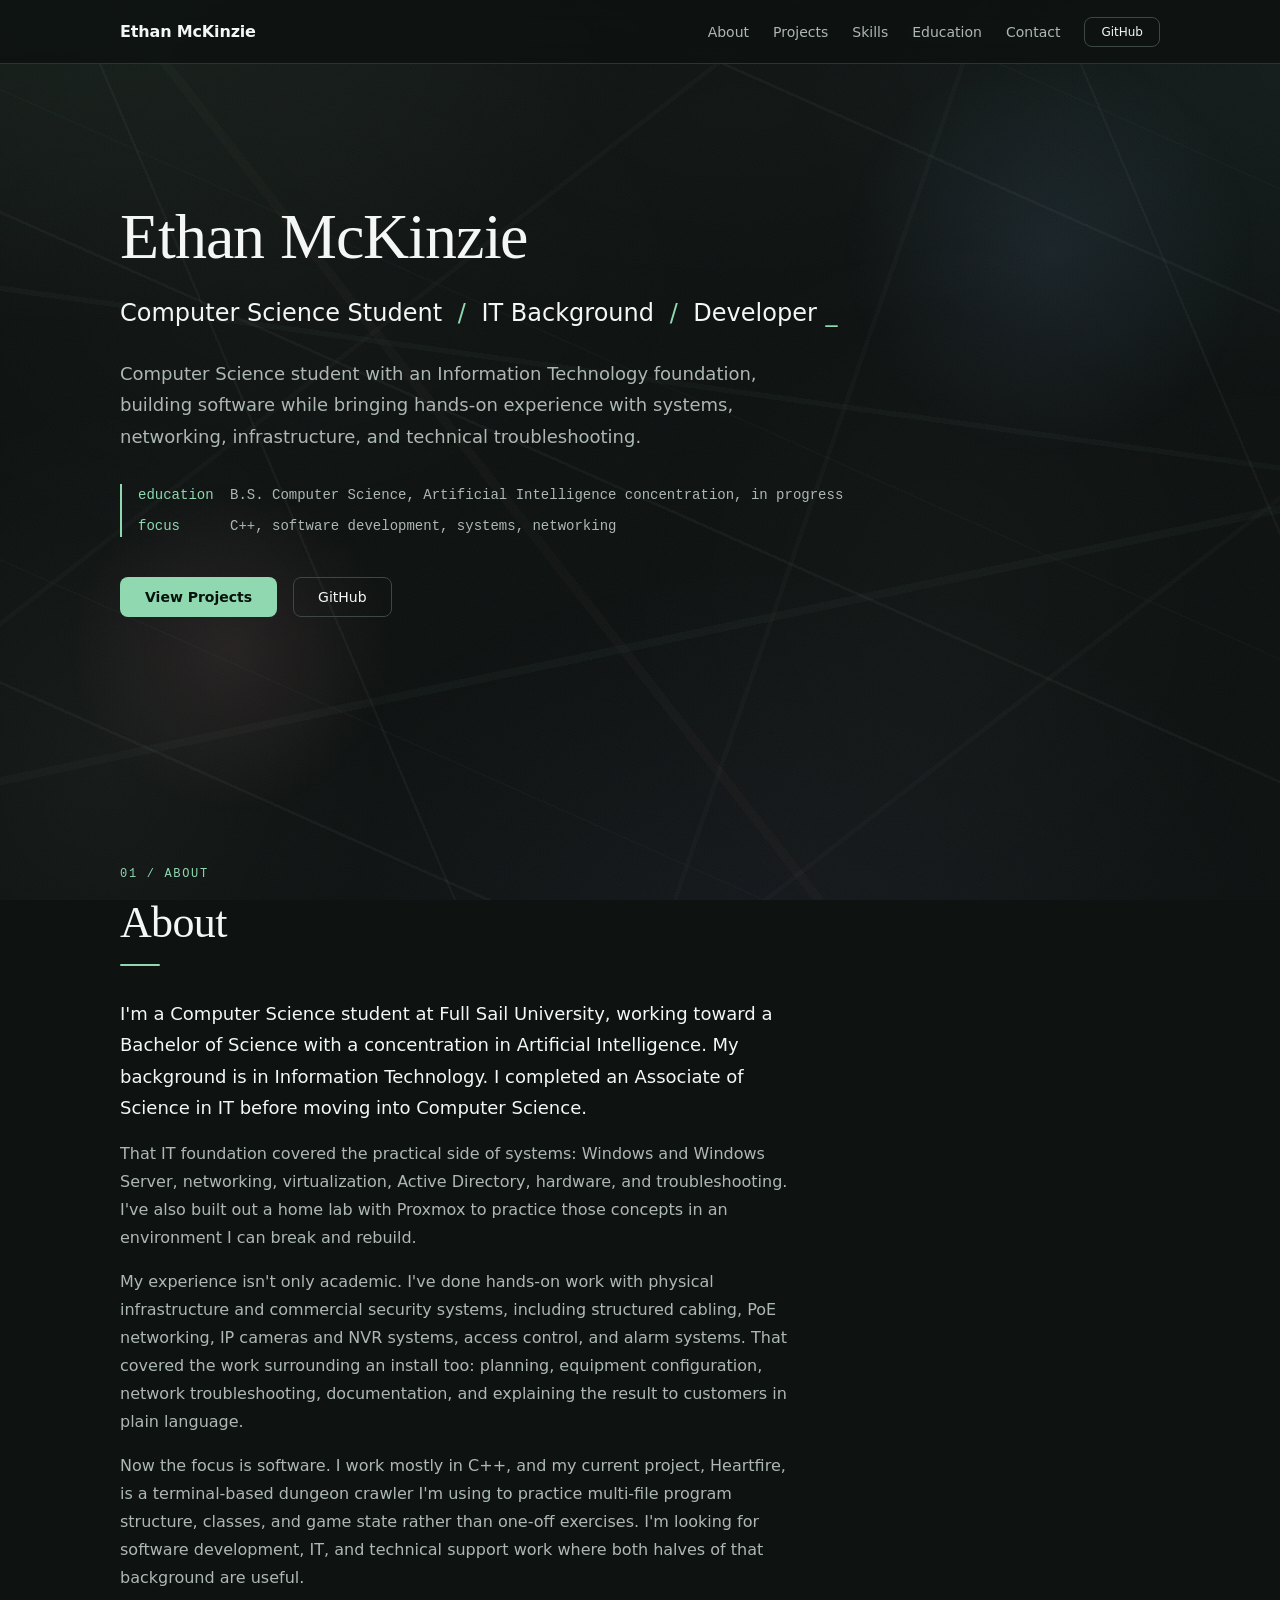
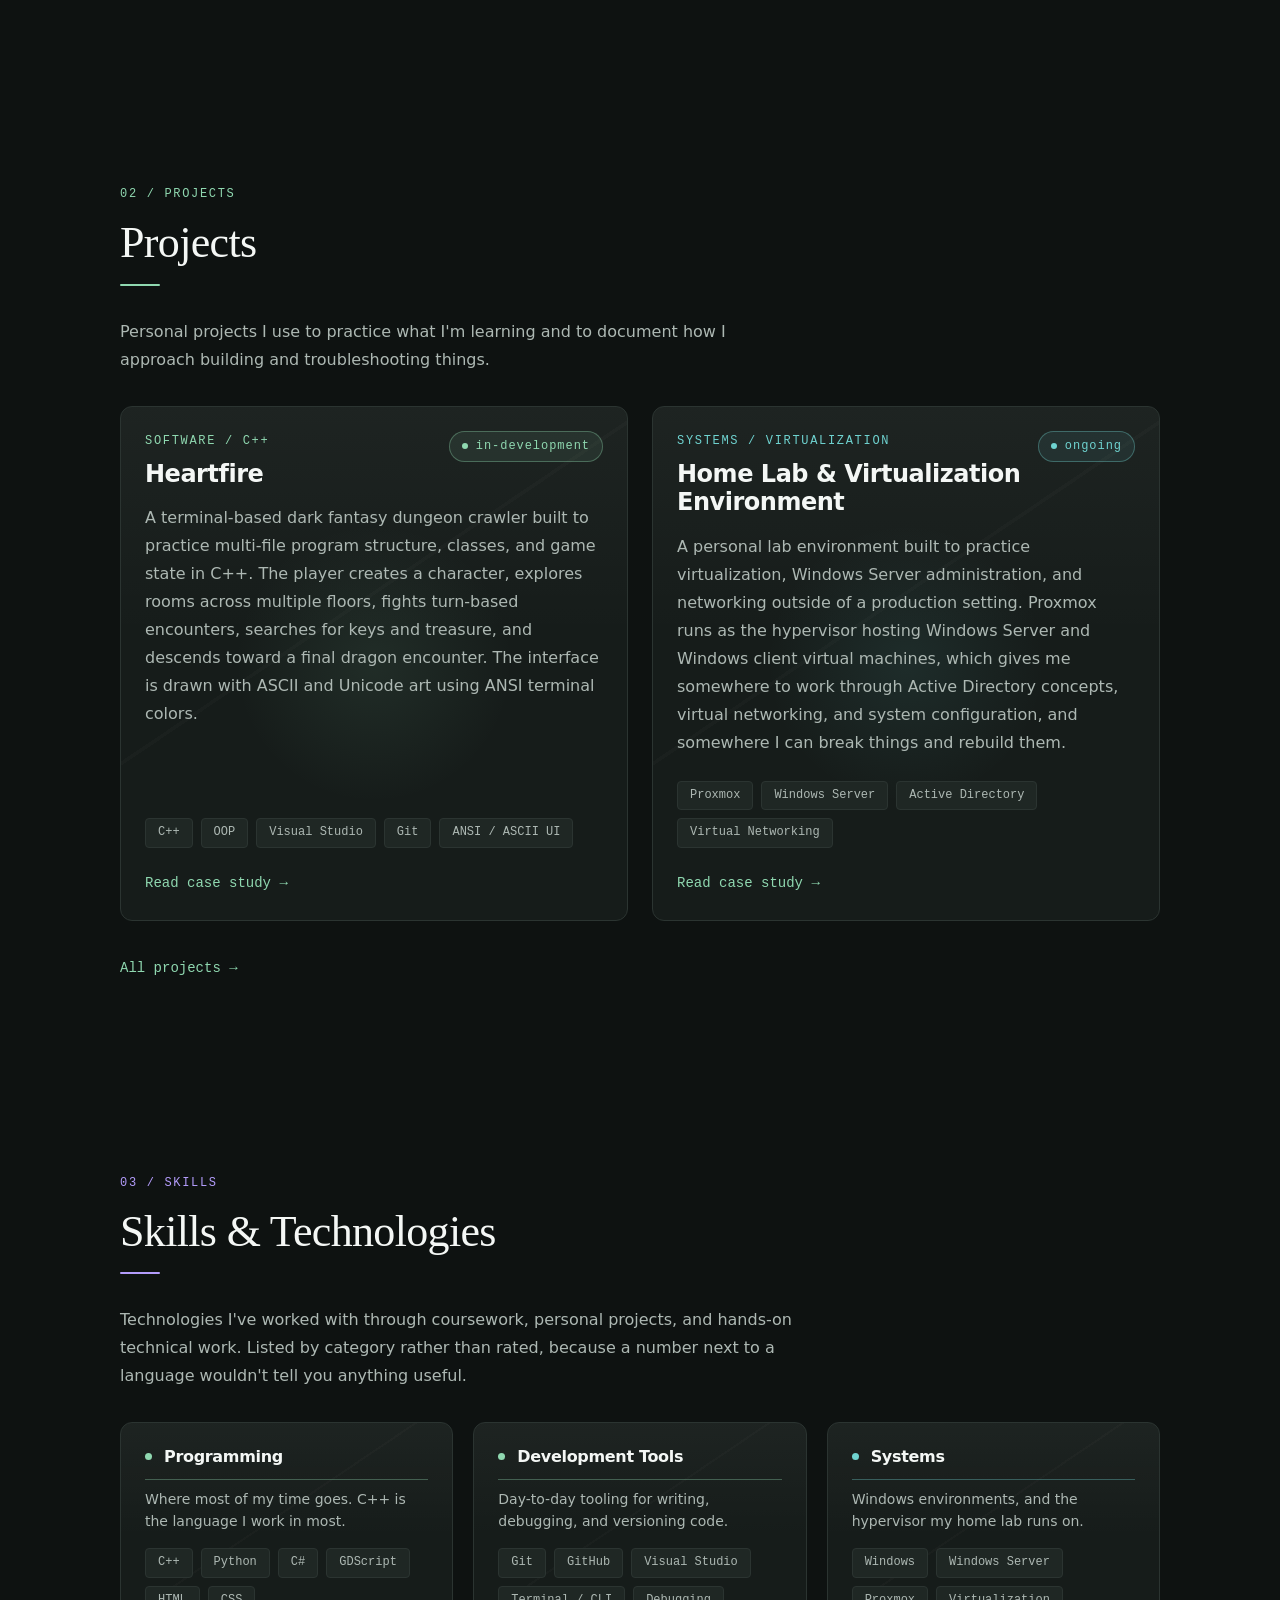
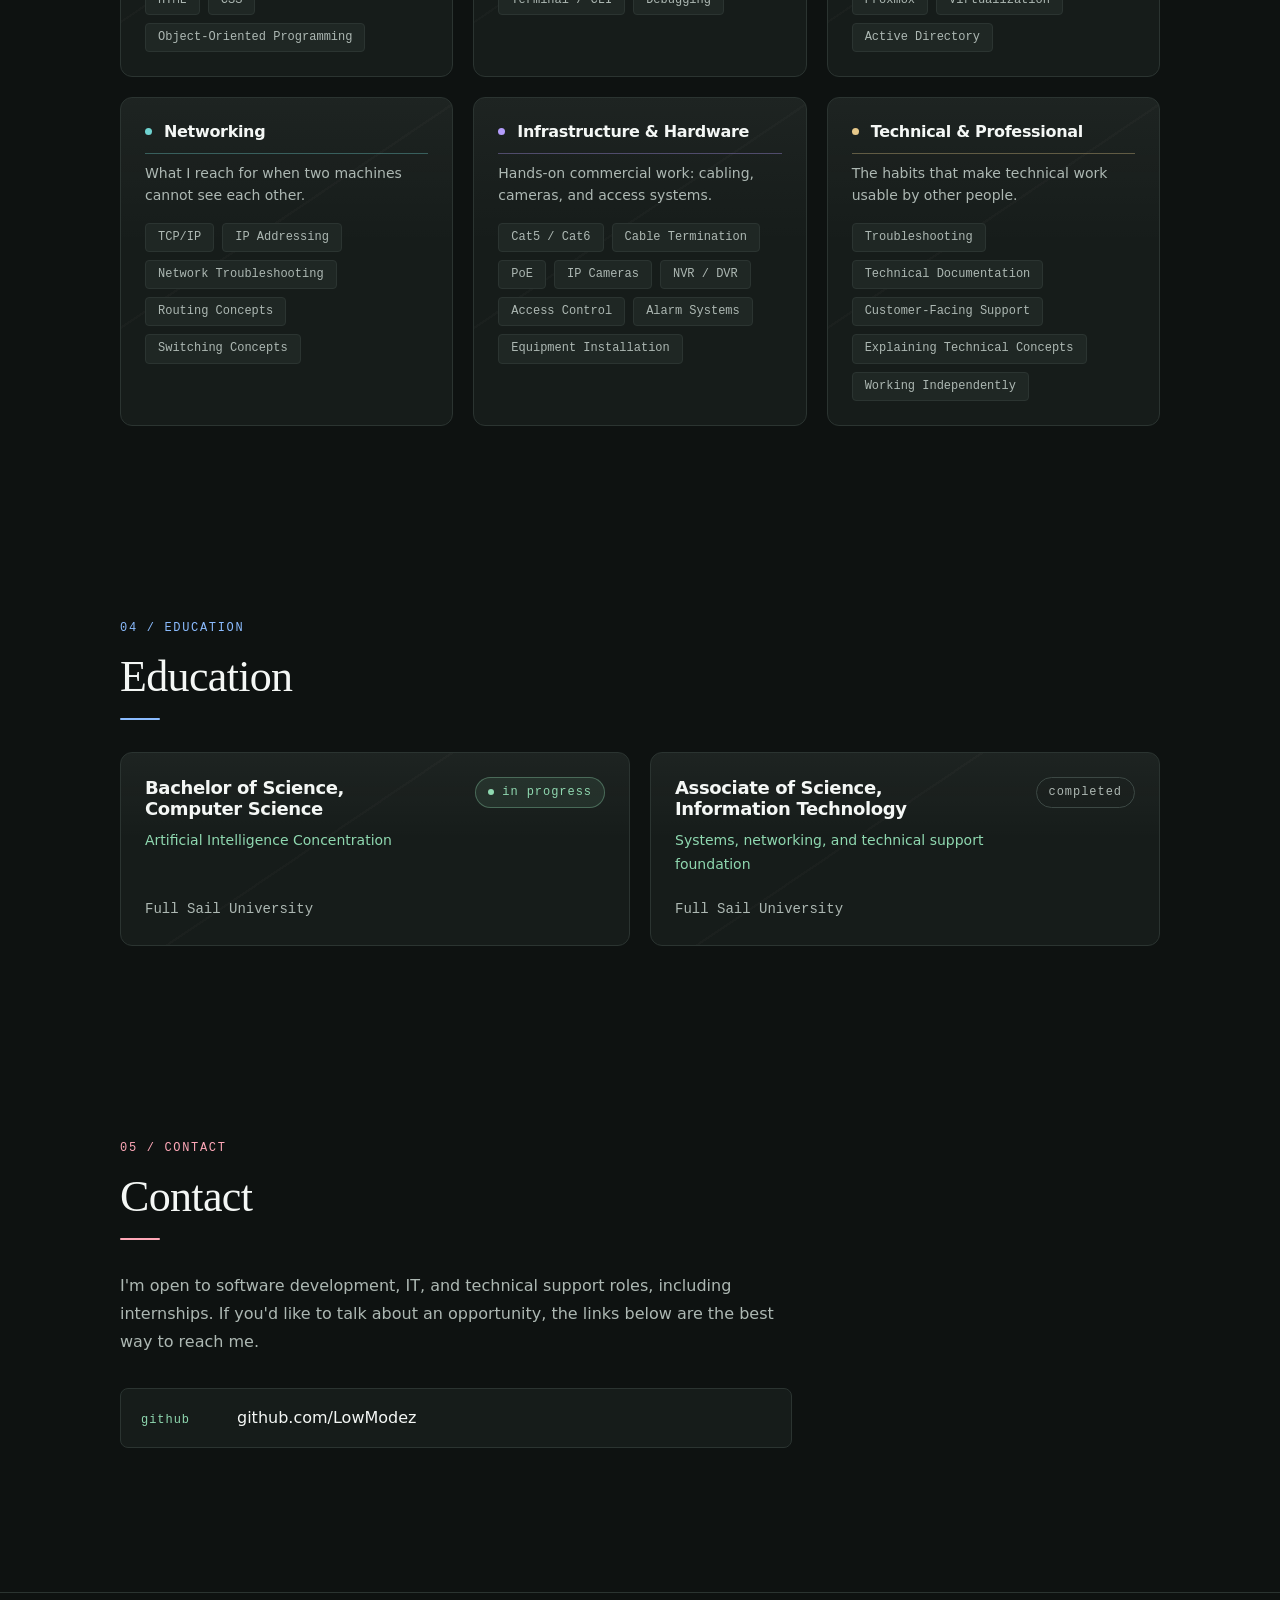
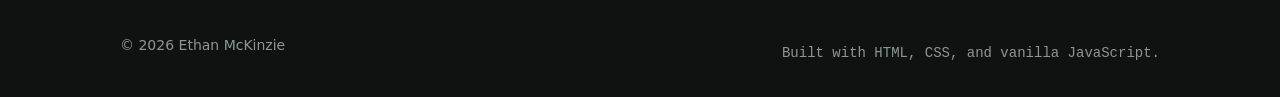
==== commit 71adcfd3: "Rework hero name animation to per-letter reveal" ====
--- a/index.html
+++ b/index.html
@@ -103,7 +103,18 @@
              ============================================================ -->
         <section id="top" class="hero" aria-labelledby="hero-heading">
             <div class="hero__content">
-                <h1 id="hero-heading">Ethan McKinzie</h1>
+                <h1 id="hero-heading" class="hero__name" aria-label="Ethan McKinzie">
+                    <!-- Each letter is its own element so it can be animated
+                         separately. The wrapper is aria-hidden and the real
+                         name lives in aria-label on the h1, because some
+                         screen readers announce split-up text letter by
+                         letter. Selecting and copying the name still works.
+
+                         The spans are all on one line on purpose: a newline
+                         between them would collapse to a rendered space and
+                         pull the letters apart. -->
+                    <span class="hero__name-inner" aria-hidden="true"><span class="hero__char">E</span><span class="hero__char">t</span><span class="hero__char">h</span><span class="hero__char">a</span><span class="hero__char">n</span><span class="hero__char">&nbsp;</span><span class="hero__char">M</span><span class="hero__char">c</span><span class="hero__char">K</span><span class="hero__char">i</span><span class="hero__char">n</span><span class="hero__char">z</span><span class="hero__char">i</span><span class="hero__char">e</span></span>
+                </h1>
 
                 <p class="hero__roles has-caret">
                     Computer Science Student
@@ -291,6 +302,7 @@
             <div class="skills-grid">
                 <article class="card skill-group accent-sage" data-reveal>
                     <h3 class="skill-group__title">Programming</h3>
+                    <p class="skill-group__note">Where most of my time goes. C++ is the language I work in most.</p>
                     <ul class="tag-list">
                         <li class="tag">C++</li>
                         <li class="tag">Python</li>
@@ -304,6 +316,7 @@
 
                 <article class="card skill-group accent-sage" data-reveal>
                     <h3 class="skill-group__title">Development Tools</h3>
+                    <p class="skill-group__note">Day-to-day tooling for writing, debugging, and versioning code.</p>
                     <ul class="tag-list">
                         <li class="tag">Git</li>
                         <li class="tag">GitHub</li>
@@ -315,6 +328,7 @@
 
                 <article class="card skill-group accent-teal" data-reveal>
                     <h3 class="skill-group__title">Systems</h3>
+                    <p class="skill-group__note">Windows environments, and the hypervisor my home lab runs on.</p>
                     <ul class="tag-list">
                         <li class="tag">Windows</li>
                         <li class="tag">Windows Server</li>
@@ -326,6 +340,7 @@
 
                 <article class="card skill-group accent-teal" data-reveal>
                     <h3 class="skill-group__title">Networking</h3>
+                    <p class="skill-group__note">What I reach for when two machines cannot see each other.</p>
                     <ul class="tag-list">
                         <li class="tag">TCP/IP</li>
                         <li class="tag">IP Addressing</li>
@@ -337,6 +352,7 @@
 
                 <article class="card skill-group accent-violet" data-reveal>
                     <h3 class="skill-group__title">Infrastructure &amp; Hardware</h3>
+                    <p class="skill-group__note">Hands-on commercial work: cabling, cameras, and access systems.</p>
                     <ul class="tag-list">
                         <li class="tag">Cat5 / Cat6</li>
                         <li class="tag">Cable Termination</li>
@@ -351,6 +367,7 @@
 
                 <article class="card skill-group accent-gold" data-reveal>
                     <h3 class="skill-group__title">Technical &amp; Professional</h3>
+                    <p class="skill-group__note">The habits that make technical work usable by other people.</p>
                     <ul class="tag-list">
                         <li class="tag">Troubleshooting</li>
                         <li class="tag">Technical Documentation</li>
--- a/css/base.css
+++ b/css/base.css
@@ -88,6 +88,41 @@
     background-color: var(--bg-primary);
 }
 
+/* --- Stone grain ------------------------------------------
+   A fine speckle over the entire page. This is the layer that makes
+   the marble read as stone rather than as gradients: real polished
+   stone has grain, and without it large flat areas look digital.
+
+   The texture is generated, not downloaded. feTurbulence is an SVG
+   filter that produces fractal noise, and the whole SVG is embedded
+   as a data URI, so it is part of this stylesheet: no image file, no
+   extra request, and it never repeats visibly because the noise is
+   computed rather than tiled.
+
+   baseFrequency controls the grain size. Higher values give a finer
+   speckle; this is deliberately near the top of the range so the
+   grain reads as surface rather than as visible dots.
+
+   Three layers now sit behind the content, each with one job:
+     html::before   static grain          (this rule)
+     body::before   marble veining        drifts very slowly
+     body::after    soft colored orbs     floats independently
+   ---------------------------------------------------------- */
+html::before {
+    content: "";
+    position: fixed;
+    inset: 0;
+    z-index: -2;
+    pointer-events: none;
+
+    background-image: url("data:image/svg+xml,%3Csvg xmlns='http://www.w3.org/2000/svg' width='180' height='180'%3E%3Cfilter id='g'%3E%3CfeTurbulence type='fractalNoise' baseFrequency='0.85' numOctaves='3' stitchTiles='stitch'/%3E%3C/filter%3E%3Crect width='180' height='180' filter='url(%23g)'/%3E%3C/svg%3E");
+
+    /* Very low, and it has to be: grain is a texture you feel rather
+       than see. Above about 5% it starts to look like a dirty screen
+       and it costs text legibility. */
+    opacity: 0.035;
+}
+
 body {
     /* position: relative establishes the stacking context that the
        fixed background layer below is placed into. */
@@ -146,21 +181,47 @@
     pointer-events: none;
 
     background-image:
-        /* Hairline veins, crossing at shallow angles. */
+        /* Hairline veins. Seven layers rather than four, at angles and
+           spacings that share no common factor, so the pattern never
+           resolves into a grid or an obvious repeat. Each layer also
+           carries a second, fainter line at an unrelated offset, which
+           is what breaks up the evenness that gives a repeating
+           gradient away.
+
+           The widths vary too: a vein that holds one thickness across
+           a whole wall looks printed, not geological. */
         repeating-linear-gradient(24deg,
-            transparent 0 14.7%, var(--vein-light) 14.7% 14.9%, transparent 14.9% 32%),
+            transparent 0 14.7%, var(--vein-light) 14.7% 14.9%,
+            transparent 14.9% 23.1%, var(--vein-soft) 23.1% 23.2%,
+            transparent 23.2% 32%),
         repeating-linear-gradient(-38deg,
-            transparent 0 21%, var(--vein-soft) 21% 21.3%, transparent 21.3% 46%),
-
-        /* Broader veins in sage and gold, angled the other way. */
+            transparent 0 21%, var(--vein-soft) 21% 21.3%,
+            transparent 21.3% 46%),
+        repeating-linear-gradient(67deg,
+            transparent 0 27.3%, var(--vein-light) 27.3% 27.45%,
+            transparent 27.45% 59%),
+        repeating-linear-gradient(-71deg,
+            transparent 0 37.9%, var(--vein-soft) 37.9% 38.2%,
+            transparent 38.2% 73%),
+
+        /* Broader veins in sage and gold, angled across the hairlines. */
         repeating-linear-gradient(-12deg,
-            transparent 0 33%, var(--vein-accent) 33% 33.7%, transparent 33.7% 68%),
+            transparent 0 33%, var(--vein-accent) 33% 33.7%,
+            transparent 33.7% 68%),
         repeating-linear-gradient(52deg,
-            transparent 0 41%, var(--vein-gold) 41% 41.6%, transparent 41.6% 84%),
-
-        /* Diffuse clouding, so the stone has depth between veins. */
+            transparent 0 41%, var(--vein-gold) 41% 41.6%,
+            transparent 41.6% 84%),
+        repeating-linear-gradient(8deg,
+            transparent 0 56.4%, var(--vein-accent) 56.4% 56.9%,
+            transparent 56.9% 119%),
+
+        /* Diffuse clouding, so the stone has depth between the veins
+           instead of a flat field with lines drawn on it. Four patches
+           at different sizes, none centred. */
         radial-gradient(38rem 26rem at 22% 32%, var(--vein-soft), transparent 70%),
         radial-gradient(30rem 34rem at 74% 66%, var(--vein-soft), transparent 70%),
+        radial-gradient(46rem 20rem at 58% 12%, var(--vein-soft), transparent 72%),
+        radial-gradient(24rem 30rem at 8% 84%, var(--vein-light), transparent 74%),
 
         /* The color washes. */
         radial-gradient(60rem 40rem at 5% -10%, rgba(143, 216, 176, 0.10), transparent 65%),
--- a/css/components.css
+++ b/css/components.css
@@ -99,6 +99,20 @@
     flex-direction: column;
 
     background-color: var(--bg-surface);
+
+    /* A faint sheen falling from the top edge, plus one soft vein
+       crossing the surface. Together they make a card read as a cut
+       slab of the same stone as the page rather than as a flat panel
+       sitting on top of it.
+
+       Both are barely there on purpose. The test is that removing
+       them should look slightly wrong without it being obvious why. */
+    background-image:
+        linear-gradient(180deg, var(--vein-light), transparent 45%),
+        repeating-linear-gradient(-34deg,
+            transparent 0 58%, var(--vein-soft) 58% 58.5%,
+            transparent 58.5% 120%);
+
     border: 1px solid var(--border);
     border-radius: var(--radius-lg);
     padding: var(--space-6);
--- a/css/home.css
+++ b/css/home.css
@@ -249,8 +249,29 @@
     border-bottom: 1px solid var(--group-dim);
 }
 
+/* One line of context under each category name. Without it the
+   section is six lists of nouns; with it, a reader knows why each
+   group exists before reading a single tag. */
+.skill-group__note {
+    margin-bottom: var(--space-4);
+    font-size: var(--text-sm);
+    line-height: var(--leading-normal);
+    color: var(--text-secondary);
+}
+
+/* When a title is followed by a note, the title gives up most of its
+   own bottom margin so the two read as one block.
+
+   :has() selects an element by what it contains or is followed by,
+   which is the only way to style the title based on something after
+   it. The alternative was a negative margin on the note, which would
+   have described the fix rather than the intent. */
+.skill-group__title:has(+ .skill-group__note) {
+    margin-bottom: var(--space-2);
+}
+
 /* A small dot in the category color. This is what makes the
-   grouping readable at a glance: teal cards are systems work,
+   grouping readable at a glance: aqua cards are systems work,
    violet cards are physical infrastructure. */
 .skill-group__title::before {
     content: "";
--- a/css/animations.css
+++ b/css/animations.css
@@ -133,13 +133,31 @@
     55%, 100% { opacity: 0; }
 }
 
-/* A highlight travelling across text. Paired with background-clip:
-   text, this reads as a sheen crossing the letters. The background
-   is wider than the element, so moving its position moves the
-   bright band across the glyphs. */
-@keyframes shimmer-text {
-      0% { background-position: 200% 50%; }
-    100% { background-position: -60% 50%; }
+/* A single letter arriving: fades up out of a blur. The blur is what
+   makes it read as coming into focus rather than just sliding. */
+@keyframes char-in {
+    from {
+        opacity: 0;
+        transform: translateY(0.45em) scale(0.94);
+        filter: blur(10px);
+    }
+    to {
+        opacity: 1;
+        transform: none;
+        filter: blur(0);
+    }
+}
+
+/* A letter warming to the accent color and back. Offset along the
+   word, this becomes a band of light travelling through the name.
+
+   Most of the cycle is spent at rest: the highlight should pass
+   through, not pulse. */
+@keyframes char-wave {
+      0%  { color: var(--text-primary); transform: none; }
+      6%  { color: var(--accent-hover); transform: translateY(-2px); }
+     14%  { color: var(--text-primary); transform: none; }
+    100%  { color: var(--text-primary); transform: none; }
 }
 
 /* A halo that breathes outward and fades. Used on the dot of an
@@ -256,6 +274,12 @@
    nothing flashes into place early. */
 .hero__content > * {
     animation: rise-in 600ms ease both;
+}
+
+/* The name opts out of the block-level entrance: its letters animate
+   individually, and running both would move the same text twice. */
+.hero__name {
+    animation: none;
 }
 
 .hero__content > *:nth-child(2) { animation-delay:  90ms; }
@@ -725,12 +749,20 @@
     --mx: 50%;
     --my: 50%;
 
-    background-image: radial-gradient(
-        14rem circle at var(--mx) var(--my),
-        var(--group-soft),
-        transparent 62%
-    );
-    background-repeat: no-repeat;
+    /* The spotlight goes on top, then the two stone layers from
+       components.css are repeated underneath it. Background layers
+       replace rather than merge, so an interactive card has to
+       redeclare the sheen and vein it would otherwise lose. */
+    background-image:
+        radial-gradient(
+            14rem circle at var(--mx) var(--my),
+            var(--group-soft),
+            transparent 62%
+        ),
+        linear-gradient(180deg, var(--vein-light), transparent 45%),
+        repeating-linear-gradient(-34deg,
+            transparent 0 58%, var(--vein-soft) 58% 58.5%,
+            transparent 58.5% 120%);
 }
 
 
@@ -965,36 +997,72 @@
    I  TEXT EFFECTS
    ============================================================ */
 
-/* --- Hero name shimmer -----------------------------------
-   A slow sheen crossing the name. The text is painted with a
-   gradient rather than a flat color, and background-clip: text
-   trims that gradient to the shape of the letters. Animating the
-   gradient's position moves the bright band across them.
-
-   The @supports guard is essential rather than cautious: the
-   technique requires color: transparent, so in a browser without
-   background-clip: text the name would be invisible. Guarded this
-   way, such a browser applies none of it and shows solid off-white
-   text instead.
+/* --- Hero name: letter by letter --------------------------
+   The name assembles one letter at a time, each rising into place
+   out of a blur, and afterwards a highlight travels across the
+   letters on a slow loop.
+
+   Two animations per letter, both offset by position:
+
+     char-in    plays once. The letter fades up from below while a
+                blur resolves, which reads as it coming into focus
+                rather than merely sliding.
+     char-wave  loops. Each letter warms to the accent color and
+                back, and because the delay grows along the word the
+                effect is a band of light travelling through it.
+
+   Why letters and not a gradient: the previous version painted the
+   whole heading with a moving gradient and used background-clip:
+   text to trim it to the glyphs. That technique cannot be combined
+   with per-letter movement, because a transformed child is painted
+   separately and the parent's background no longer clips to it,
+   which leaves the letters invisible. Animating the letters
+   themselves has no such conflict.
+
+   The delays are written out rather than generated. There is no
+   loop in CSS, and fourteen lines that can be read at a glance are
+   better than a clever trick here.
    ---------------------------------------------------------- */
-@supports ((background-clip: text) or (-webkit-background-clip: text)) {
-    .hero h1 {
-        background-image: linear-gradient(
-            100deg,
-            var(--text-primary) 42%,
-            #ffffff 50%,
-            var(--text-primary) 58%
-        );
-        background-size: 260% 100%;
-        background-repeat: no-repeat;
-
-        -webkit-background-clip: text;
-        background-clip: text;
-        color: transparent;
-
-        /* Starts after the hero has finished arriving. */
-        animation: shimmer-text 7s var(--ease-smooth) 1.2s infinite;
-    }
+.hero__name-inner {
+    /* inline-block so the wrapper takes the size of its letters and
+       the line box does not collapse. */
+    display: inline-block;
+}
+
+.hero__char {
+    /* Required for transform and filter to apply: neither has any
+       effect on a purely inline element. */
+    display: inline-block;
+
+    animation:
+        char-in 700ms var(--ease-out) both,
+        char-wave 6s var(--ease-smooth) infinite;
+}
+
+/* char-in runs at 45ms intervals, char-wave at 90ms, so the arrival
+   is brisk and the travelling highlight is unhurried. The wave waits
+   for the arrival to finish before it starts. */
+.hero__char:nth-child(1)  { animation-delay:    0ms, 1600ms; }
+.hero__char:nth-child(2)  { animation-delay:   45ms, 1690ms; }
+.hero__char:nth-child(3)  { animation-delay:   90ms, 1780ms; }
+.hero__char:nth-child(4)  { animation-delay:  135ms, 1870ms; }
+.hero__char:nth-child(5)  { animation-delay:  180ms, 1960ms; }
+.hero__char:nth-child(6)  { animation-delay:  225ms, 2050ms; }
+.hero__char:nth-child(7)  { animation-delay:  270ms, 2140ms; }
+.hero__char:nth-child(8)  { animation-delay:  315ms, 2230ms; }
+.hero__char:nth-child(9)  { animation-delay:  360ms, 2320ms; }
+.hero__char:nth-child(10) { animation-delay:  405ms, 2410ms; }
+.hero__char:nth-child(11) { animation-delay:  450ms, 2500ms; }
+.hero__char:nth-child(12) { animation-delay:  495ms, 2590ms; }
+.hero__char:nth-child(13) { animation-delay:  540ms, 2680ms; }
+.hero__char:nth-child(14) { animation-delay:  585ms, 2770ms; }
+
+/* Hovering the name sends the highlight through immediately, at
+   speed. A small thing to find, and it costs nothing. */
+.hero__name:hover .hero__char {
+    animation:
+        char-in 700ms var(--ease-out) both,
+        char-wave 1.4s var(--ease-smooth) infinite;
 }
 
 /* --- Hero separators -------------------------------------
--- a/css/responsive.css
+++ b/css/responsive.css
@@ -176,14 +176,17 @@
         animation: none !important;
     }
 
-    /* The hero name is painted with a moving gradient and relies on
-       color: transparent to show it. With the animation stopped it
-       must be returned to a plain solid color, or the name would be
-       left frozen mid-sweep. */
-    .hero h1 {
-        background-image: none !important;
+    /* The hero name's letters must be forced back to their finished
+       state. Their arrival animation starts them blurred, shifted,
+       and fully transparent, so without this the name would be left
+       unreadable rather than merely still. */
+    .hero__char,
+    .hero__name:hover .hero__char {
+        animation: none !important;
+        opacity: 1 !important;
+        transform: none !important;
+        filter: none !important;
         color: var(--text-primary) !important;
-        animation: none !important;
     }
 
     /* Hover glows are kept: they are a state signal, not movement.
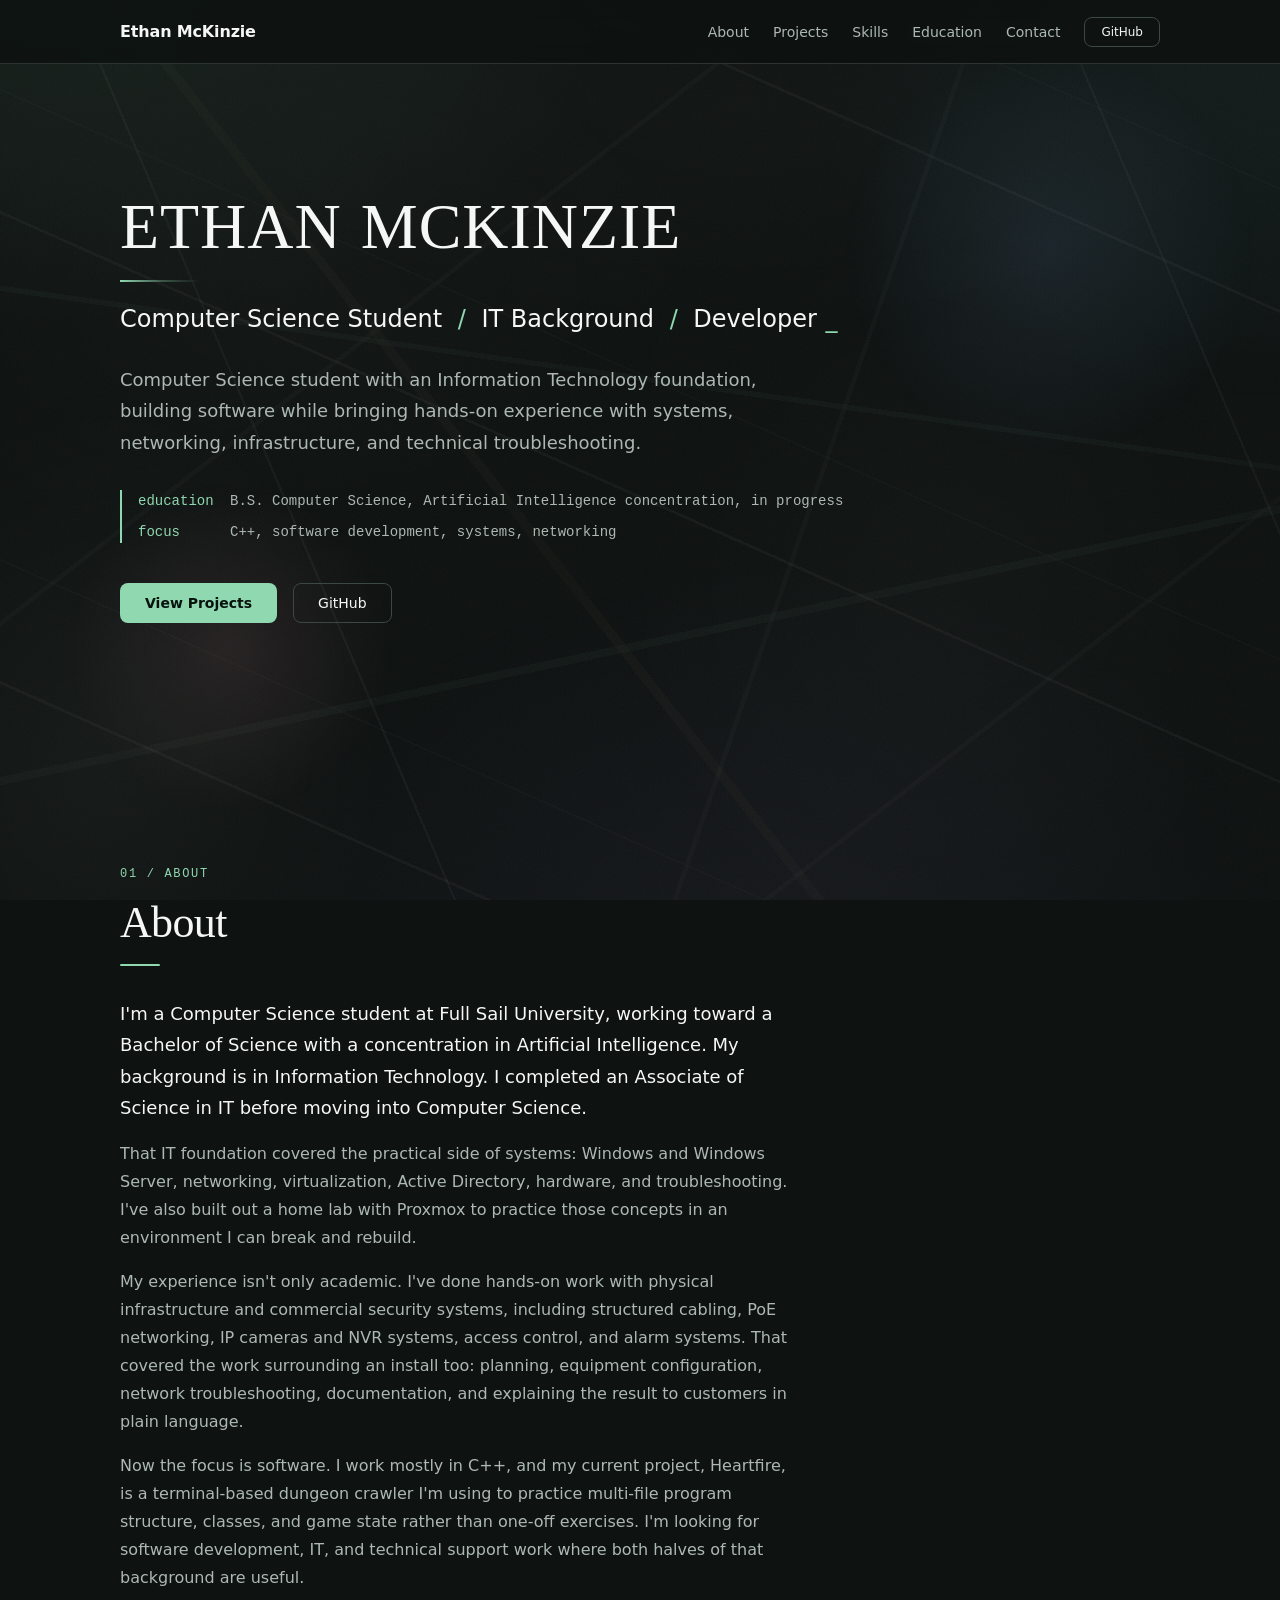
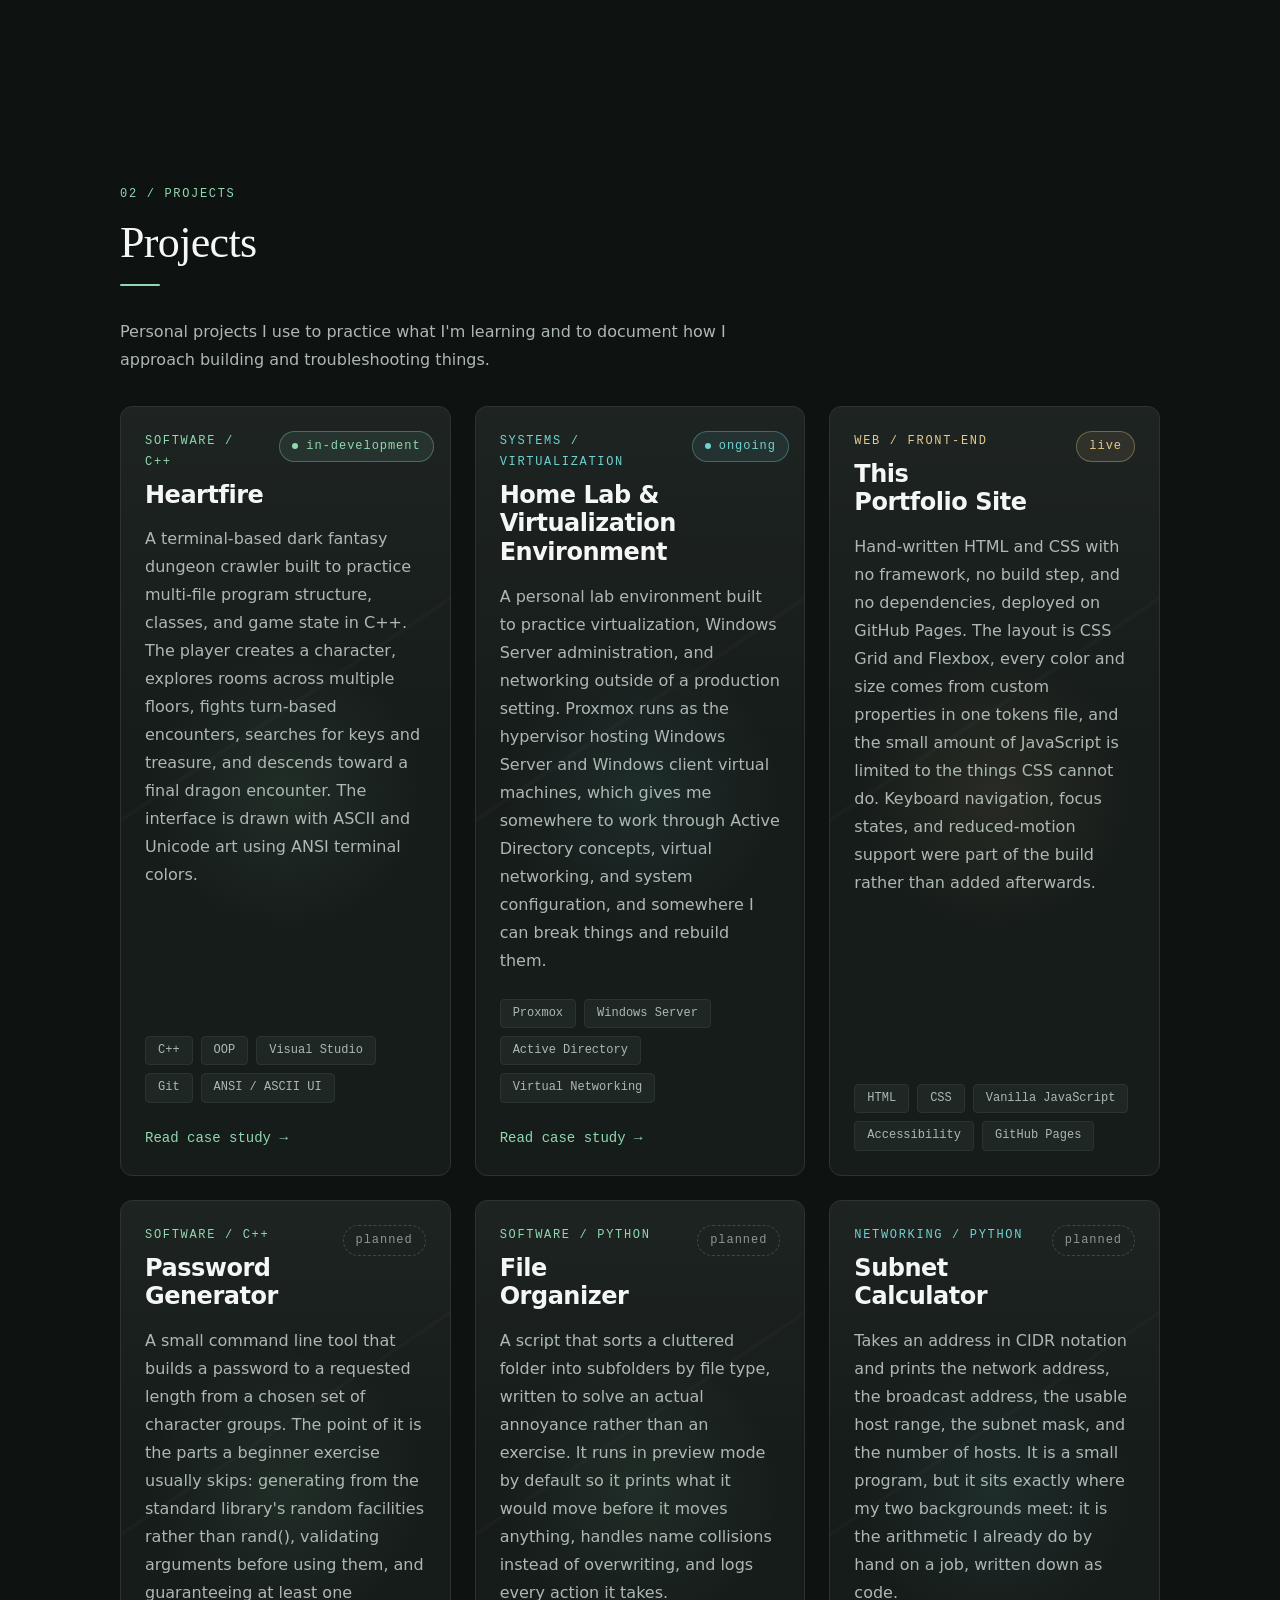
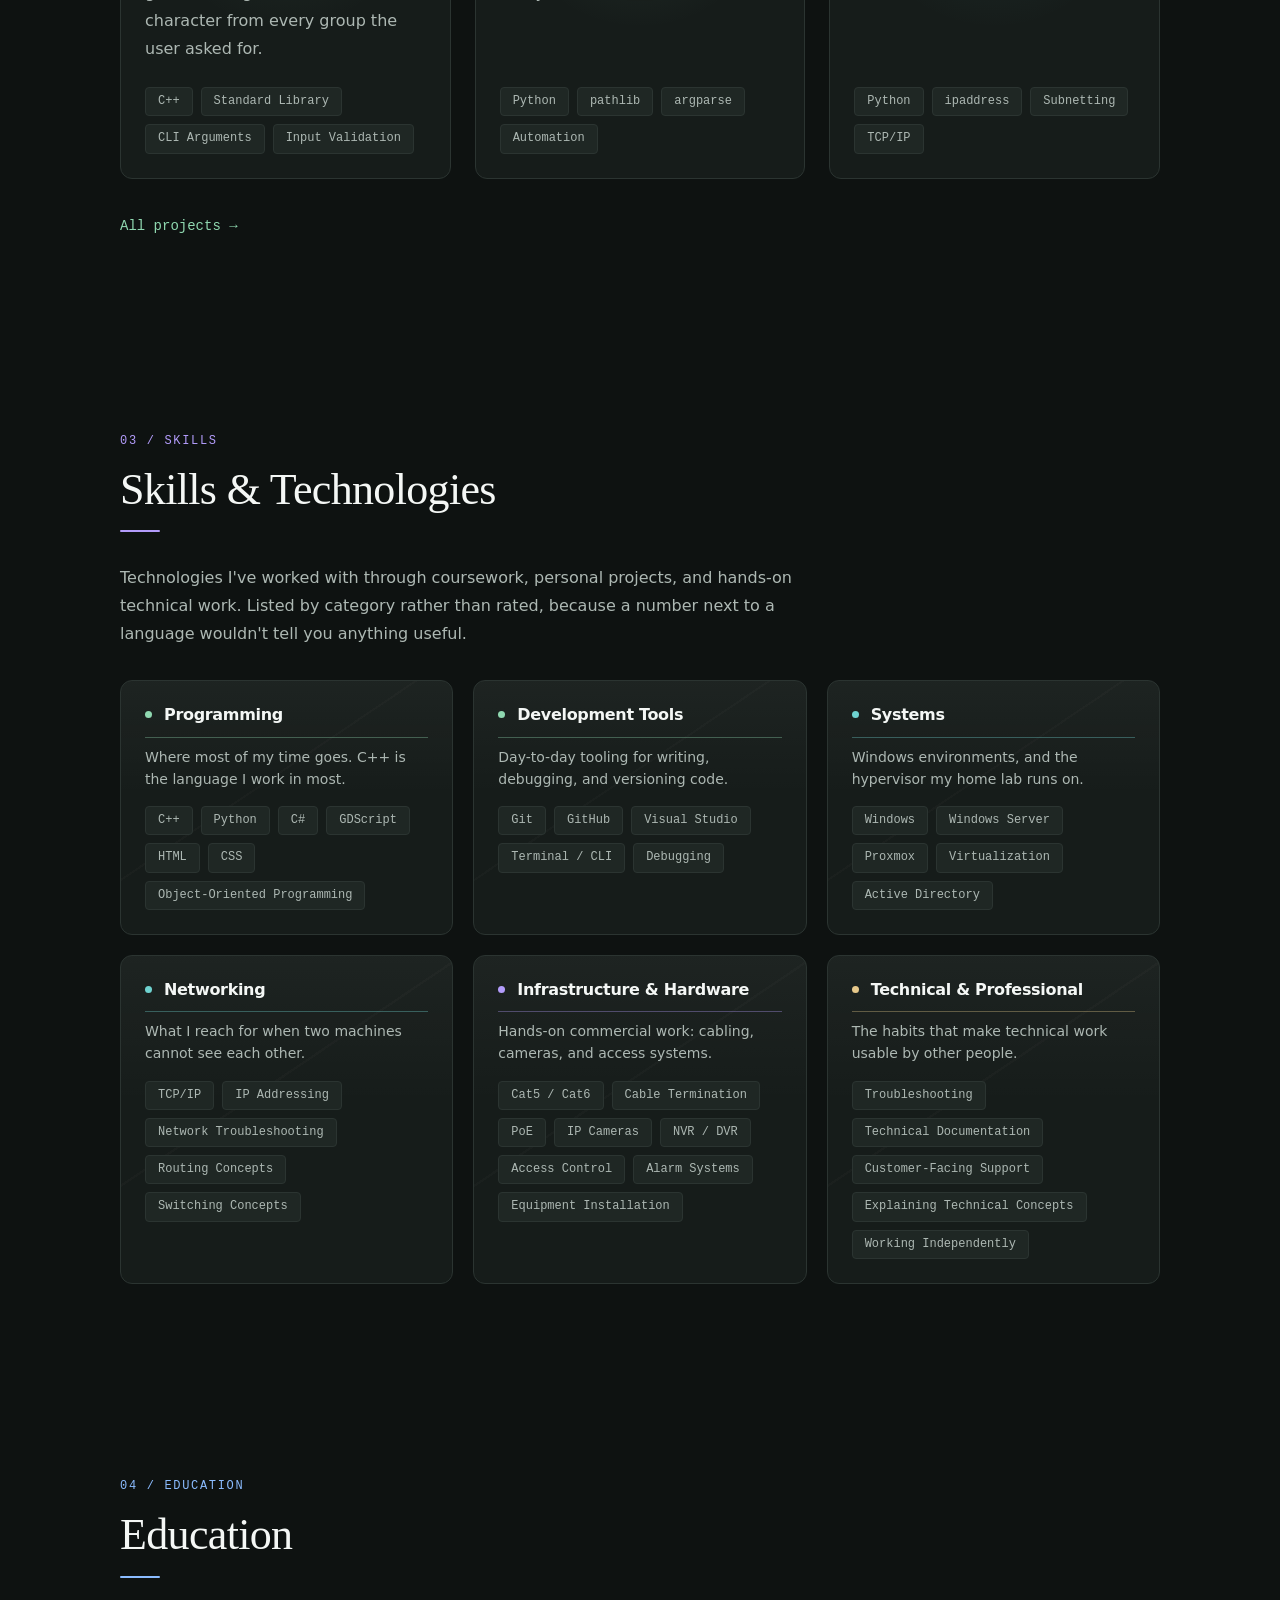
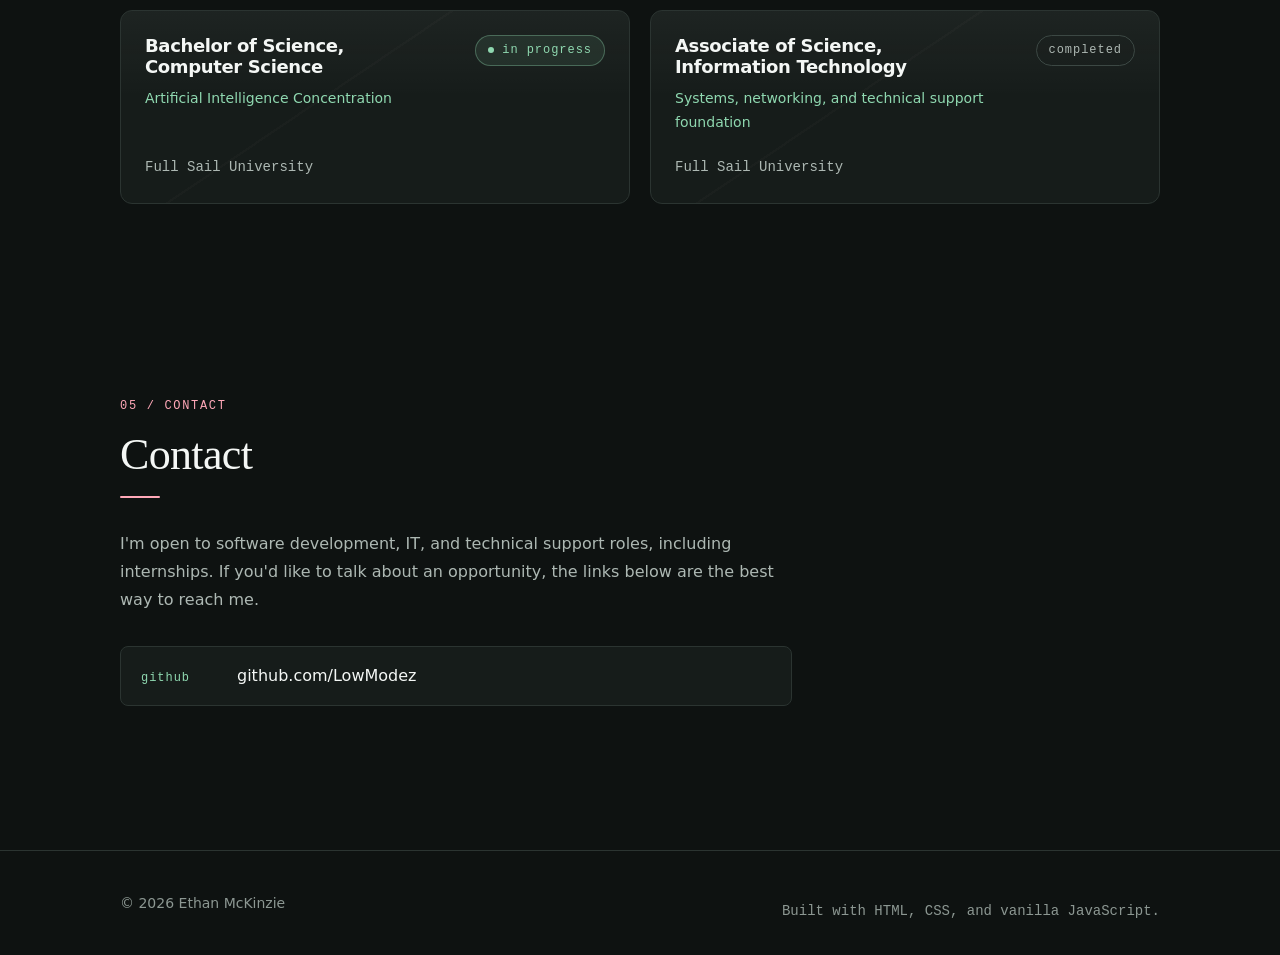
==== commit 4a5f554e: "Replace hero name animation with an all-caps word reveal" ====
--- a/index.html
+++ b/index.html
@@ -103,17 +103,21 @@
              ============================================================ -->
         <section id="top" class="hero" aria-labelledby="hero-heading">
             <div class="hero__content">
-                <h1 id="hero-heading" class="hero__name" aria-label="Ethan McKinzie">
-                    <!-- Each letter is its own element so it can be animated
-                         separately. The wrapper is aria-hidden and the real
-                         name lives in aria-label on the h1, because some
-                         screen readers announce split-up text letter by
-                         letter. Selecting and copying the name still works.
-
-                         The spans are all on one line on purpose: a newline
-                         between them would collapse to a rendered space and
-                         pull the letters apart. -->
-                    <span class="hero__name-inner" aria-hidden="true"><span class="hero__char">E</span><span class="hero__char">t</span><span class="hero__char">h</span><span class="hero__char">a</span><span class="hero__char">n</span><span class="hero__char">&nbsp;</span><span class="hero__char">M</span><span class="hero__char">c</span><span class="hero__char">K</span><span class="hero__char">i</span><span class="hero__char">n</span><span class="hero__char">z</span><span class="hero__char">i</span><span class="hero__char">e</span></span>
+                <h1 id="hero-heading" class="hero__name">
+                    <!-- One wrapper per word. The outer span is a window
+                         with its overflow hidden; the inner span is the
+                         word itself, which starts below that window and
+                         rises up into it. Nothing is split into letters,
+                         so the name arrives as a whole rather than being
+                         typed out character by character.
+
+                         The text is written in normal capitalization and
+                         set to uppercase in CSS. Two reasons: some screen
+                         readers read an all-caps word as initials, and
+                         copying the name should give "Ethan McKinzie"
+                         rather than a shout. -->
+                    <span class="hero__word"><span class="hero__word-text">Ethan</span></span>
+                    <span class="hero__word"><span class="hero__word-text">McKinzie</span></span>
                 </h1>
 
                 <p class="hero__roles has-caret">
@@ -274,6 +278,115 @@
                         </a>
                     </p>
                 </article>
+
+                <!-- --- This site --- -->
+                <article class="card card--interactive project accent-gold" data-reveal>
+                    <div class="project__header">
+                        <div>
+                            <p class="eyebrow">Web / Front-End</p>
+                            <h3 class="project__title">This Portfolio Site</h3>
+                        </div>
+                        <p class="status status--done">live</p>
+                    </div>
+
+                    <p class="project__desc">
+                        Hand-written HTML and CSS with no framework, no build step, and no
+                        dependencies, deployed on GitHub Pages. The layout is CSS Grid and
+                        Flexbox, every color and size comes from custom properties in one
+                        tokens file, and the small amount of JavaScript is limited to the
+                        things CSS cannot do. Keyboard navigation, focus states, and
+                        reduced-motion support were part of the build rather than added
+                        afterwards.
+                    </p>
+
+                    <ul class="tag-list project__tags" aria-label="Technologies used">
+                        <li class="tag">HTML</li>
+                        <li class="tag">CSS</li>
+                        <li class="tag">Vanilla JavaScript</li>
+                        <li class="tag">Accessibility</li>
+                        <li class="tag">GitHub Pages</li>
+                    </ul>
+                </article>
+
+                <!-- --- Password generator ---
+                     Planned. No case study link until it exists. -->
+                <article class="card card--interactive project" data-reveal>
+                    <div class="project__header">
+                        <div>
+                            <p class="eyebrow">Software / C++</p>
+                            <h3 class="project__title">Password Generator</h3>
+                        </div>
+                        <p class="status status--planned">planned</p>
+                    </div>
+
+                    <p class="project__desc">
+                        A small command line tool that builds a password to a requested
+                        length from a chosen set of character groups. The point of it is
+                        the parts a beginner exercise usually skips: generating from the
+                        standard library's random facilities rather than rand(), validating
+                        arguments before using them, and guaranteeing at least one
+                        character from every group the user asked for.
+                    </p>
+
+                    <ul class="tag-list project__tags" aria-label="Technologies used">
+                        <li class="tag">C++</li>
+                        <li class="tag">Standard Library</li>
+                        <li class="tag">CLI Arguments</li>
+                        <li class="tag">Input Validation</li>
+                    </ul>
+                </article>
+
+                <!-- --- File organizer --- -->
+                <article class="card card--interactive project" data-reveal>
+                    <div class="project__header">
+                        <div>
+                            <p class="eyebrow">Software / Python</p>
+                            <h3 class="project__title">File Organizer</h3>
+                        </div>
+                        <p class="status status--planned">planned</p>
+                    </div>
+
+                    <p class="project__desc">
+                        A script that sorts a cluttered folder into subfolders by file type,
+                        written to solve an actual annoyance rather than an exercise. It
+                        runs in preview mode by default so it prints what it would move
+                        before it moves anything, handles name collisions instead of
+                        overwriting, and logs every action it takes.
+                    </p>
+
+                    <ul class="tag-list project__tags" aria-label="Technologies used">
+                        <li class="tag">Python</li>
+                        <li class="tag">pathlib</li>
+                        <li class="tag">argparse</li>
+                        <li class="tag">Automation</li>
+                    </ul>
+                </article>
+
+                <!-- --- Subnet calculator --- -->
+                <article class="card card--interactive project accent-teal" data-reveal>
+                    <div class="project__header">
+                        <div>
+                            <p class="eyebrow">Networking / Python</p>
+                            <h3 class="project__title">Subnet Calculator</h3>
+                        </div>
+                        <p class="status status--planned">planned</p>
+                    </div>
+
+                    <p class="project__desc">
+                        Takes an address in CIDR notation and prints the network address,
+                        the broadcast address, the usable host range, the subnet mask, and
+                        the number of hosts. It is a small program, but it sits exactly
+                        where my two backgrounds meet: it is the arithmetic I already do by
+                        hand on a job, written down as code.
+                    </p>
+
+                    <ul class="tag-list project__tags" aria-label="Technologies used">
+                        <li class="tag">Python</li>
+                        <li class="tag">ipaddress</li>
+                        <li class="tag">Subnetting</li>
+                        <li class="tag">TCP/IP</li>
+                    </ul>
+                </article>
             </div>
 
             <p class="projects__all" data-reveal>
--- a/css/components.css
+++ b/css/components.css
@@ -206,6 +206,19 @@
     border-color: var(--border-strong);
 }
 
+/* Quieter still, for something scoped but not yet built. The dashed
+   border is the honest signal: it says "outlined, not finished"
+   without needing a longer label, and it is visible to a reader who
+   cannot distinguish the two greys. Nothing on a planned card
+   pulses or links out, because there is nothing running to look at
+   yet. */
+.status--planned {
+    color: var(--text-muted);
+    background-color: transparent;
+    border-style: dashed;
+    border-color: var(--border-strong);
+}
+
 /* --- Category accent modifiers ---------------------------
    Add one of these to any element to change which accent its
    subtree uses. Because the rules elsewhere all reference
--- a/css/home.css
+++ b/css/home.css
@@ -36,6 +36,76 @@
    its text instead of spanning the section. */
 .hero__content {
     width: 100%;
+}
+
+/* --- Name -------------------------------------------------
+   The h1, set in uppercase. Capitals give the top of the page a
+   flat, even weight that reads as a mark rather than a sentence,
+   which suits the display serif and the stone background.
+
+   base.css tracks h1 slightly tight at -0.015em, which suits
+   mixed-case text but closes capitals up until they touch. The
+   positive value here reverses that and gives them room.
+
+   Flex rather than plain inline text: each word needs to be its
+   own box so it can be clipped and animated, and flex-wrap lets
+   the two words stack cleanly on a phone instead of being pulled
+   apart by the whitespace between them. */
+.hero__name {
+    display: flex;
+    flex-wrap: wrap;
+    column-gap: 0.3em;
+
+    text-transform: uppercase;
+    letter-spacing: 0.015em;
+    line-height: 1.05;
+}
+
+/* The window each word rises into. overflow: hidden is what hides
+   the word beforehand: it starts below this box's bottom edge, so
+   there is nothing to see until it travels up.
+
+   The padding and the matching negative margin give the letters a
+   little room underneath, so the hover glow is not sliced off by
+   the same edge that does the clipping. The negative margin
+   cancels the padding's effect on layout, leaving the spacing
+   below the name unchanged. */
+.hero__word {
+    display: inline-block;
+    overflow: hidden;
+    padding-bottom: 0.14em;
+    margin-bottom: -0.14em;
+}
+
+/* Required for transform and filter to apply: neither has any
+   effect on a purely inline element. */
+.hero__word-text {
+    display: inline-block;
+}
+
+/* A short accent rule under the name. It gives the block a base to
+   sit on and matches the rule beneath every section heading.
+
+   flex-basis of 100% puts it on its own row, since the name is a
+   flex container and a pseudo-element is one of its items. Its
+   visible length comes from background-size rather than width,
+   because a background can be resized without the element itself
+   changing size, which is what lets it be drawn in and extended on
+   hover without disturbing anything around it. */
+.hero__name::after {
+    content: "";
+    flex: 0 0 100%;
+    height: 2px;
+    margin-top: var(--space-5);
+
+    background-image: linear-gradient(
+        90deg,
+        var(--accent),
+        var(--accent-dim),
+        transparent
+    );
+    background-repeat: no-repeat;
+    background-size: 5rem 100%;
 }
 
 /* --- Role line -------------------------------------------
@@ -162,6 +232,21 @@
     border-color: var(--group-dim);
 }
 
+/* Except a planned one, which stays grey and dashed. The rule
+   above would otherwise repaint it in the card's accent, because
+   the two selectors have equal specificity and this file loads
+   after components.css.
+
+   That is the whole point of the pill: a planned project should not
+   look as alive as a running one from across the page. Restating
+   the colors here, next to the rule that overrides them, is
+   clearer than raising the specificity of the original. */
+.project .status--planned {
+    color: var(--text-muted);
+    background-color: transparent;
+    border-color: var(--border-strong);
+}
+
 /* Sized explicitly rather than left to the heading default, because
    the same card is an h3 on the home page (under the "Projects"
    section heading) and an h2 on the projects index page (where the
--- a/css/animations.css
+++ b/css/animations.css
@@ -133,13 +133,20 @@
     55%, 100% { opacity: 0; }
 }
 
-/* A single letter arriving: fades up out of a blur. The blur is what
-   makes it read as coming into focus rather than just sliding. */
-@keyframes char-in {
+/* A whole word rising into view from behind the bottom edge of its
+   own clipping window.
+
+   translateY(100%) is a full word-height below that edge, so the
+   word starts completely out of sight. The blur resolving as it
+   arrives is what makes it read as coming into focus rather than
+   merely sliding, and the slight upward drift past the resting
+   position is left out on purpose: the word should settle, not
+   bounce. */
+@keyframes word-rise {
     from {
         opacity: 0;
-        transform: translateY(0.45em) scale(0.94);
-        filter: blur(10px);
+        transform: translateY(100%);
+        filter: blur(12px);
     }
     to {
         opacity: 1;
@@ -148,16 +155,12 @@
     }
 }
 
-/* A letter warming to the accent color and back. Offset along the
-   word, this becomes a band of light travelling through the name.
-
-   Most of the cycle is spent at rest: the highlight should pass
-   through, not pulse. */
-@keyframes char-wave {
-      0%  { color: var(--text-primary); transform: none; }
-      6%  { color: var(--accent-hover); transform: translateY(-2px); }
-     14%  { color: var(--text-primary); transform: none; }
-    100%  { color: var(--text-primary); transform: none; }
+/* Draws the accent rule under the hero name outward from its left
+   end. It grows the background rather than the element, so nothing
+   around it is laid out again while it runs. */
+@keyframes rule-extend {
+    from { background-size: 0 100%; }
+    to   { background-size: 5rem 100%; }
 }
 
 /* A halo that breathes outward and fades. Used on the dot of an
@@ -690,12 +693,14 @@
    Hovering a heading warms the text and lights its accent rule.
    A small reward for reading rather than scrolling past. */
 .section-title,
-.page-header h1 {
+.page-header h1,
+.hero__name {
     transition: text-shadow var(--transition-slow);
 }
 
 .section-title:hover,
-.page-header h1:hover {
+.page-header h1:hover,
+.hero__name:hover {
     text-shadow: var(--glow-text);
 }
 
@@ -997,72 +1002,58 @@
    I  TEXT EFFECTS
    ============================================================ */
 
-/* --- Hero name: letter by letter --------------------------
-   The name assembles one letter at a time, each rising into place
-   out of a blur, and afterwards a highlight travels across the
-   letters on a slow loop.
-
-   Two animations per letter, both offset by position:
-
-     char-in    plays once. The letter fades up from below while a
-                blur resolves, which reads as it coming into focus
-                rather than merely sliding.
-     char-wave  loops. Each letter warms to the accent color and
-                back, and because the delay grows along the word the
-                effect is a band of light travelling through it.
-
-   Why letters and not a gradient: the previous version painted the
-   whole heading with a moving gradient and used background-clip:
-   text to trim it to the glyphs. That technique cannot be combined
-   with per-letter movement, because a transformed child is painted
-   separately and the parent's background no longer clips to it,
-   which leaves the letters invisible. Animating the letters
-   themselves has no such conflict.
-
-   The delays are written out rather than generated. There is no
-   loop in CSS, and fourteen lines that can be read at a glance are
-   better than a clever trick here.
+/* --- Hero name: word by word ------------------------------
+   The name rises into view a word at a time, out of a blur, from
+   behind the bottom edge of each word's own clipping window. Then
+   the accent rule beneath it draws itself outward.
+
+   Two words and one rule, so three moving parts in total, and the
+   whole sequence is over in about a second and a half.
+
+   This replaced a version that animated all fourteen letters
+   individually. That one arrived one character after another,
+   which read as text being typed rather than as a title
+   presenting itself, and it also carried a looping highlight that
+   kept the largest element on the page in permanent motion. A
+   clipped word rise is the quieter, more deliberate version of the
+   same idea: the movement is over, and then the page is still.
+
+   The clipping window is what makes this work. Because the word
+   travels up from below a hidden edge rather than fading in on the
+   spot, there is a sense of something arriving from somewhere,
+   which a fade cannot give.
    ---------------------------------------------------------- */
-.hero__name-inner {
-    /* inline-block so the wrapper takes the size of its letters and
-       the line box does not collapse. */
-    display: inline-block;
-}
-
-.hero__char {
-    /* Required for transform and filter to apply: neither has any
-       effect on a purely inline element. */
-    display: inline-block;
-
-    animation:
-        char-in 700ms var(--ease-out) both,
-        char-wave 6s var(--ease-smooth) infinite;
-}
-
-/* char-in runs at 45ms intervals, char-wave at 90ms, so the arrival
-   is brisk and the travelling highlight is unhurried. The wave waits
-   for the arrival to finish before it starts. */
-.hero__char:nth-child(1)  { animation-delay:    0ms, 1600ms; }
-.hero__char:nth-child(2)  { animation-delay:   45ms, 1690ms; }
-.hero__char:nth-child(3)  { animation-delay:   90ms, 1780ms; }
-.hero__char:nth-child(4)  { animation-delay:  135ms, 1870ms; }
-.hero__char:nth-child(5)  { animation-delay:  180ms, 1960ms; }
-.hero__char:nth-child(6)  { animation-delay:  225ms, 2050ms; }
-.hero__char:nth-child(7)  { animation-delay:  270ms, 2140ms; }
-.hero__char:nth-child(8)  { animation-delay:  315ms, 2230ms; }
-.hero__char:nth-child(9)  { animation-delay:  360ms, 2320ms; }
-.hero__char:nth-child(10) { animation-delay:  405ms, 2410ms; }
-.hero__char:nth-child(11) { animation-delay:  450ms, 2500ms; }
-.hero__char:nth-child(12) { animation-delay:  495ms, 2590ms; }
-.hero__char:nth-child(13) { animation-delay:  540ms, 2680ms; }
-.hero__char:nth-child(14) { animation-delay:  585ms, 2770ms; }
-
-/* Hovering the name sends the highlight through immediately, at
-   speed. A small thing to find, and it costs nothing. */
-.hero__name:hover .hero__char {
-    animation:
-        char-in 700ms var(--ease-out) both,
-        char-wave 1.4s var(--ease-smooth) infinite;
+.hero__word-text {
+    animation: word-rise 900ms var(--ease-out) both;
+}
+
+/* The surname follows the first name closely enough to read as one
+   movement, not as two separate events. A pseudo-element is not
+   counted by nth-child, so these positions are the two words. */
+.hero__word:nth-child(1) .hero__word-text { animation-delay:   0ms; }
+.hero__word:nth-child(2) .hero__word-text { animation-delay: 130ms; }
+
+/* The rule waits for both words to be in place before it draws.
+
+   The fill mode is "backwards", not "both", and that matters: a
+   forwards fill would leave the animation holding background-size
+   at its final value permanently, and an animated value outranks
+   every ordinary declaration, so the hover below would silently do
+   nothing. Backwards fill only covers the delay, holding the rule
+   at zero width until its turn, and then hands the property back.
+   The keyframe ends at exactly the 5rem set in home.css, so there
+   is nothing to see at the handover. */
+.hero__name::after {
+    animation: rule-extend 700ms var(--ease-out) 900ms backwards;
+
+    /* Hovering extends it, which is the name's one interactive
+       response. Declared here rather than in home.css so every
+       moving part of this element is described in one place. */
+    transition: background-size var(--transition-slow) var(--ease-out);
+}
+
+.hero__name:hover::after {
+    background-size: 9rem 100%;
 }
 
 /* --- Hero separators -------------------------------------
--- a/css/responsive.css
+++ b/css/responsive.css
@@ -176,17 +176,26 @@
         animation: none !important;
     }
 
-    /* The hero name's letters must be forced back to their finished
-       state. Their arrival animation starts them blurred, shifted,
-       and fully transparent, so without this the name would be left
-       unreadable rather than merely still. */
-    .hero__char,
-    .hero__name:hover .hero__char {
+    /* The hero name's words must be forced back to their finished
+       state. Their arrival animation starts them blurred, shifted
+       out of sight below a clipping edge, and fully transparent, so
+       without this the name would be left missing rather than
+       merely still. */
+    .hero__word-text {
         animation: none !important;
         opacity: 1 !important;
         transform: none !important;
         filter: none !important;
-        color: var(--text-primary) !important;
+    }
+
+    /* Same for the accent rule under the name: it starts at zero
+       width, so it is pinned to its finished length. That also
+       settles the hover, since an important declaration outranks
+       the hover rule that would otherwise extend it. Resizing an
+       element is movement even when nothing appears to travel. */
+    .hero__name::after {
+        animation: none !important;
+        background-size: 5rem 100% !important;
     }
 
     /* Hover glows are kept: they are a state signal, not movement.
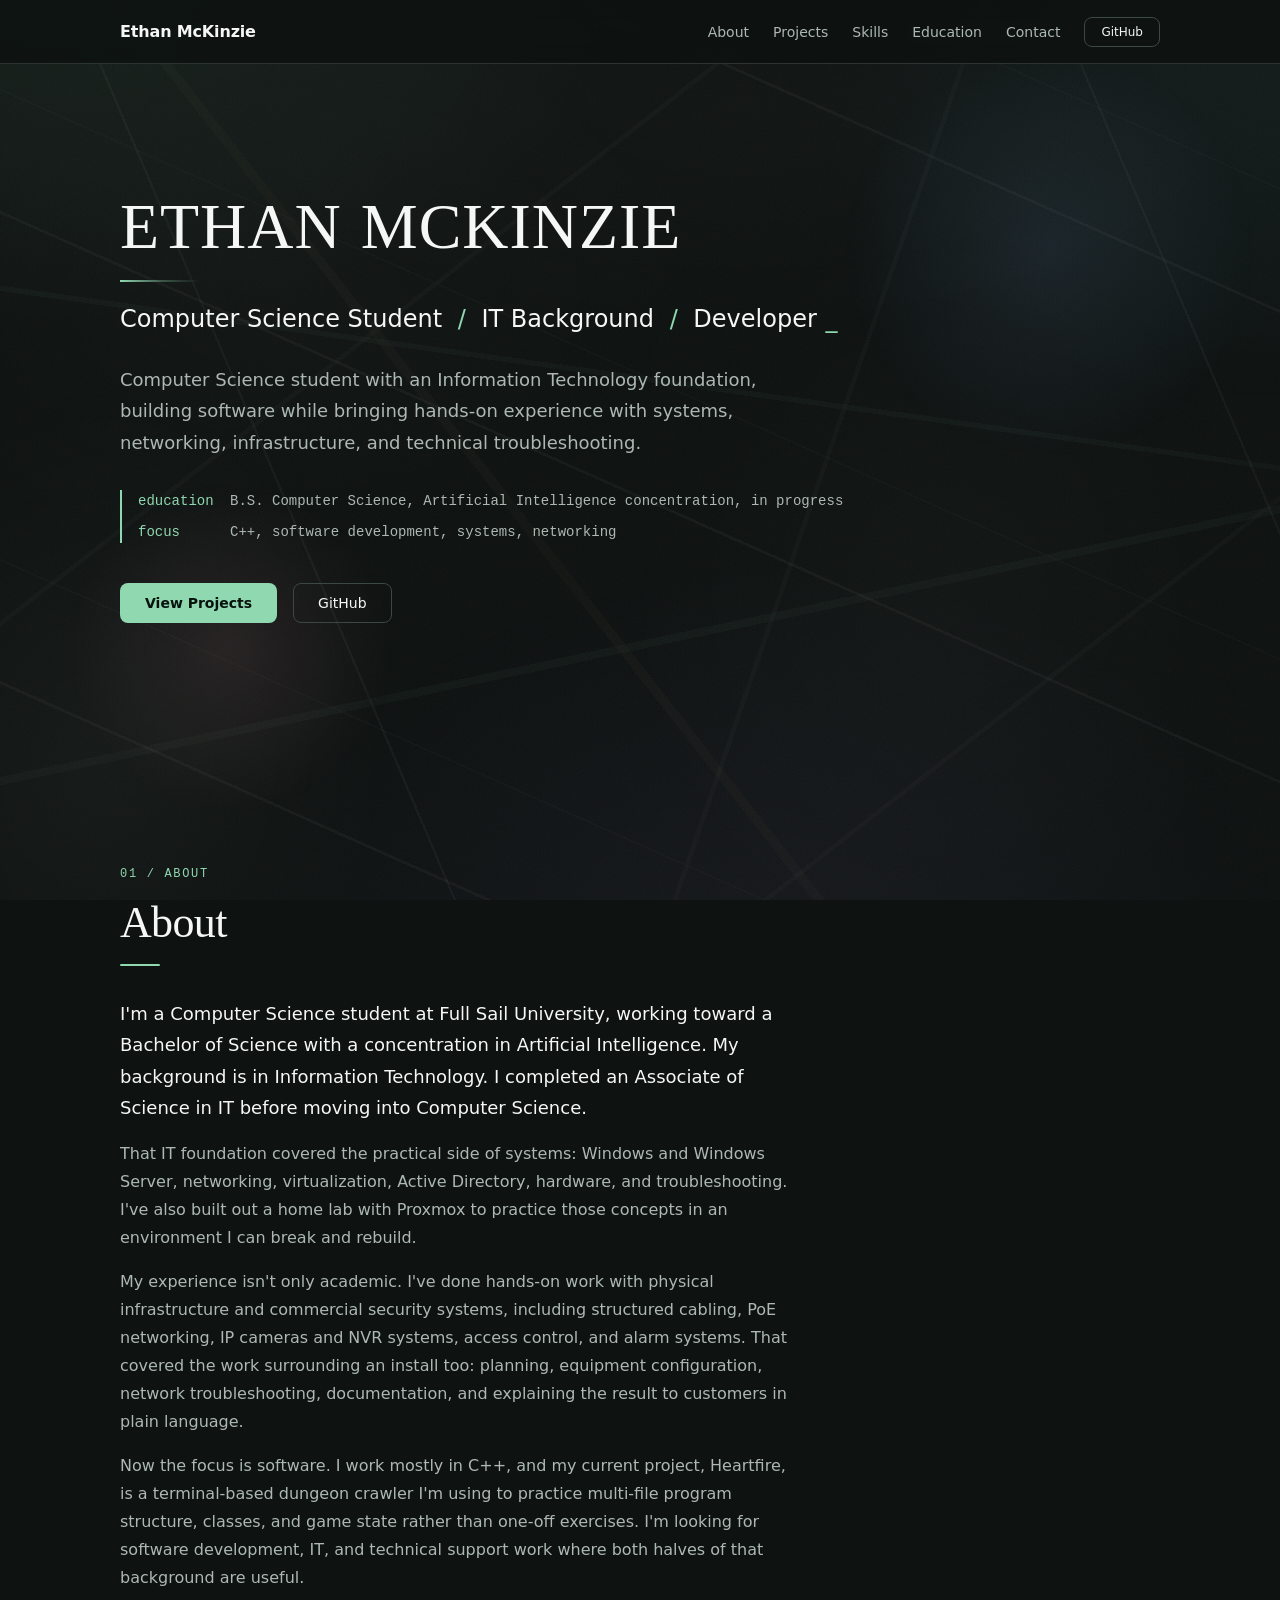
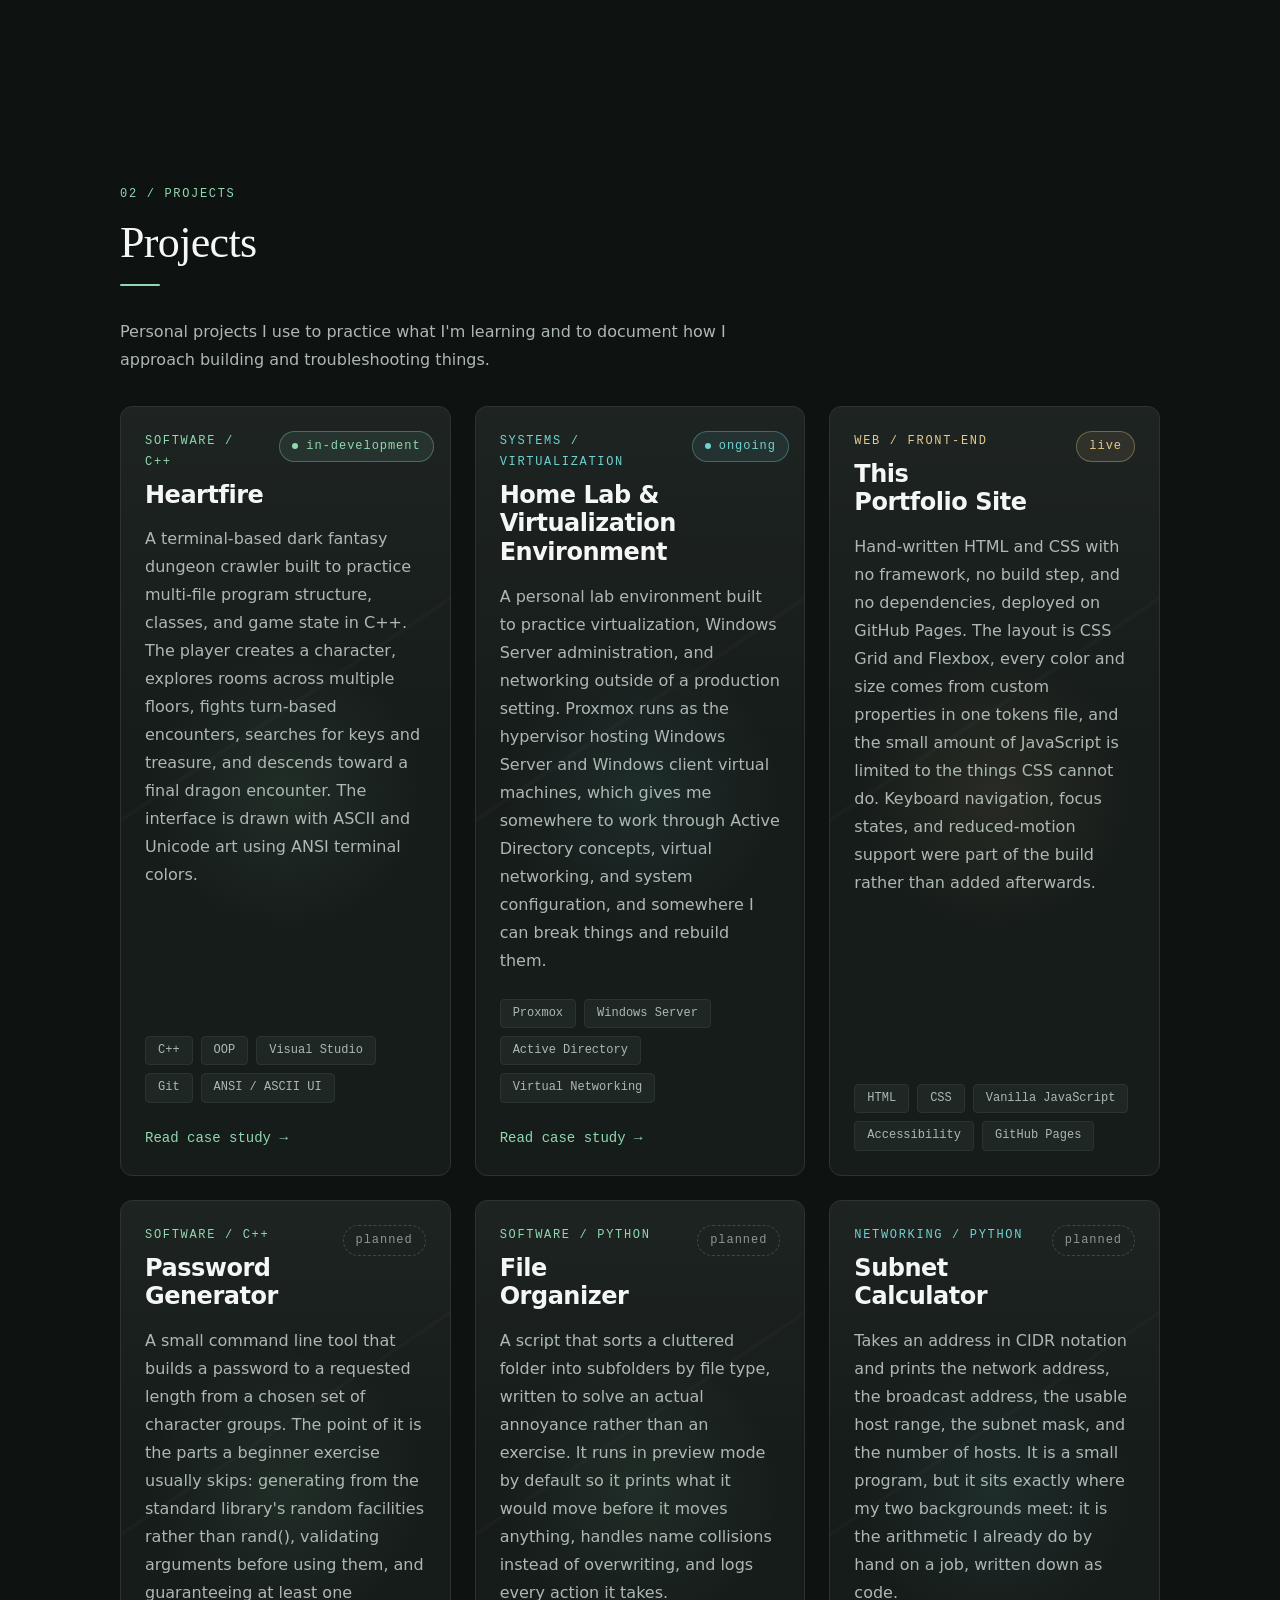
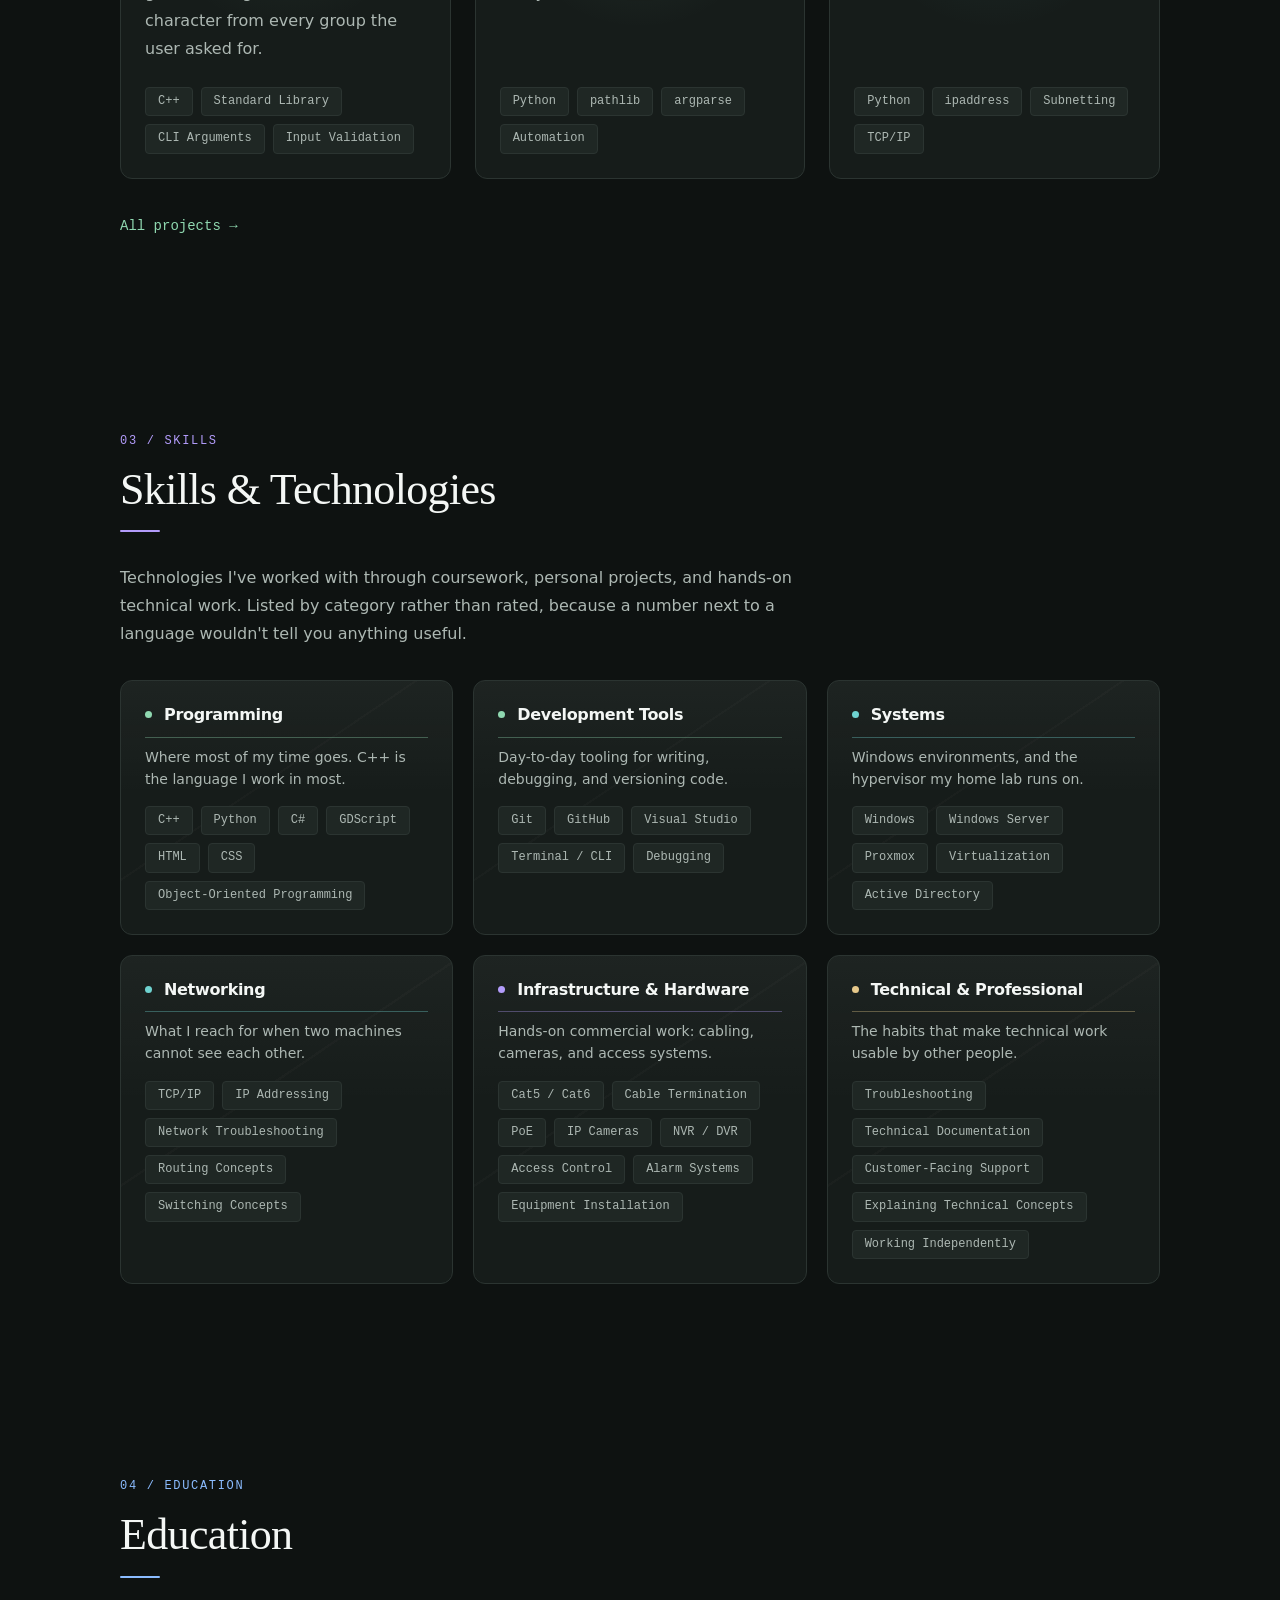
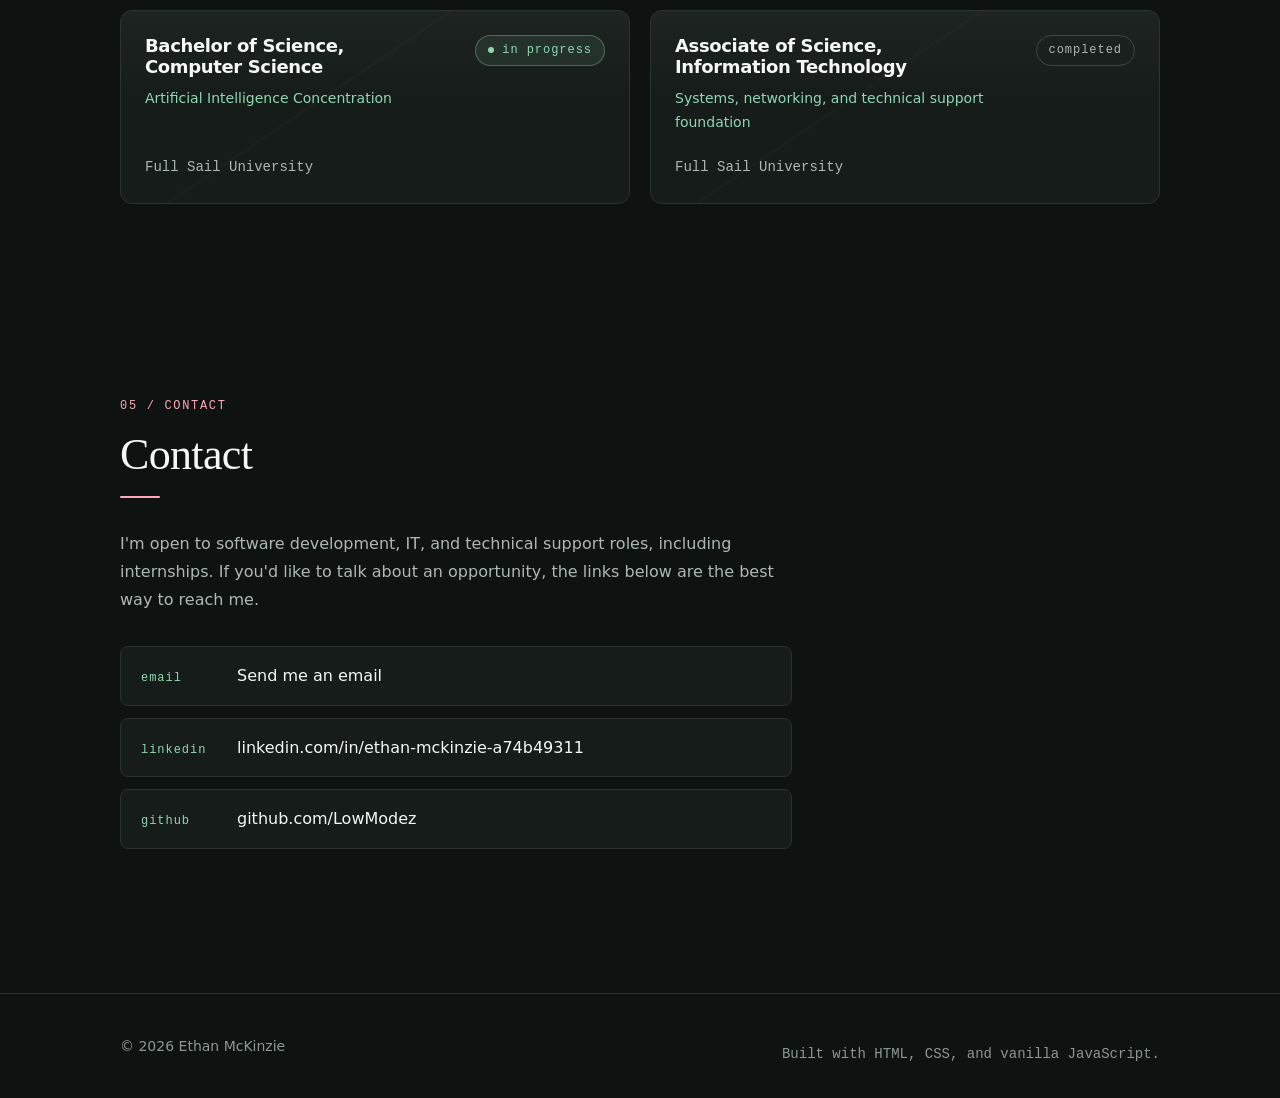
==== commit 48a7f787: "Add LinkedIn and a harvester-resistant email link" ====
--- a/index.html
+++ b/index.html
@@ -541,31 +541,49 @@
             </p>
 
             <!-- ============================================================
-                 ETHAN: three items are commented out below because I will
-                 not publish contact details you have not confirmed.
-                 Uncomment and fill in whichever you want on the site:
-
-                   1. EMAIL     - which address should recruiters use?
-                                  A firstname.lastname style address reads
-                                  better to a hiring manager than a handle.
-                   2. LINKEDIN  - paste your profile URL.
-                   3. LOCATION  - "Dallas-Fort Worth, Texas" or similar.
-                                  Recruiters filter on location, so this
-                                  usually helps. City and state only, never
-                                  a street address.
+                 ETHAN: one item is still commented out below, because I
+                 will not publish a detail you have not confirmed.
+
+                   LOCATION - "Dallas-Fort Worth, Texas" or similar.
+                              Recruiters filter on location, so this
+                              usually helps. City and state only, never a
+                              street address.
 
                  The resume button further down works the same way: drop the
                  PDF into assets/documents/ and uncomment it.
                  ============================================================ -->
             <ul class="contact-list">
-                <!--
-                <li>
-                    <a class="contact-item" href="mailto:YOUR_EMAIL_HERE">
+                <!-- The address is deliberately absent from this file. The
+                     link is built at load time by js/email-link.js, which
+                     stores it as two reversed fragments, and the visible
+                     text never shows it. Address harvesters crawl public
+                     repositories and pages looking for anything shaped like
+                     an address, and this repository is public.
+
+                     The row starts hidden and that script reveals it once
+                     the link works, so a visitor without JavaScript is
+                     never shown a contact row that does nothing. -->
+                <li data-reveal hidden>
+                    <a class="contact-item" data-email-link>
                         <span class="contact-item__label">email</span>
-                        <span class="contact-item__value">YOUR_EMAIL_HERE</span>
+                        <span class="contact-item__value">Send me an email</span>
                     </a>
                 </li>
-                -->
+
+                <li data-reveal>
+                    <a class="contact-item" href="https://www.linkedin.com/in/ethan-mckinzie-a74b49311/" target="_blank" rel="noopener">
+                        <span class="contact-item__label">linkedin</span>
+                        <!-- ETHAN: the trailing characters are the ID
+                             LinkedIn assigns by default. Settings and
+                             privacy > Edit public profile & URL lets you
+                             claim a clean one, e.g. /in/ethan-mckinzie.
+                             Tell me once you have and I will shorten both
+                             this text and the link above it. Until then it
+                             stays written out in full, because a shortened
+                             version here would not resolve. -->
+                        <span class="contact-item__value">linkedin.com/in/ethan-mckinzie-a74b49311</span>
+                    </a>
+                </li>
 
                 <li data-reveal>
                     <a class="contact-item" href="https://github.com/LowModez" target="_blank" rel="noopener">
@@ -573,15 +591,6 @@
                         <span class="contact-item__value">github.com/LowModez</span>
                     </a>
                 </li>
-
-                <!--
-                <li>
-                    <a class="contact-item" href="YOUR_LINKEDIN_URL_HERE" target="_blank" rel="noopener">
-                        <span class="contact-item__label">linkedin</span>
-                        <span class="contact-item__value">linkedin.com/in/YOUR_HANDLE</span>
-                    </a>
-                </li>
-                -->
 
                 <!--
                 <li>
@@ -616,6 +625,7 @@
     <!-- Each file defines one behavior. main.js runs last and is the
          only file that calls anything. -->
     <script src="js/footer-year.js"></script>
+    <script src="js/email-link.js"></script>
     <script src="js/mobile-nav.js"></script>
     <script src="js/scroll-reveal.js"></script>
     <script src="js/card-pointer.js"></script>
--- a/css/base.css
+++ b/css/base.css
@@ -64,6 +64,18 @@
    scrollbar on narrow screens. */
 h1, h2, h3, h4, h5, h6, p, li, a {
     overflow-wrap: break-word;
+}
+
+/* The hidden attribute means "not relevant yet", and browsers
+   already style it as display: none. That default is weak enough
+   for any later display rule to beat it by accident, which would
+   put an element back on screen while it is still marked hidden.
+
+   The site uses the attribute for one thing: the email contact row,
+   which stays hidden until js/email-link.js has built a working
+   link. Restating the rule here is what guarantees it holds. */
+[hidden] {
+    display: none !important;
 }
 
 
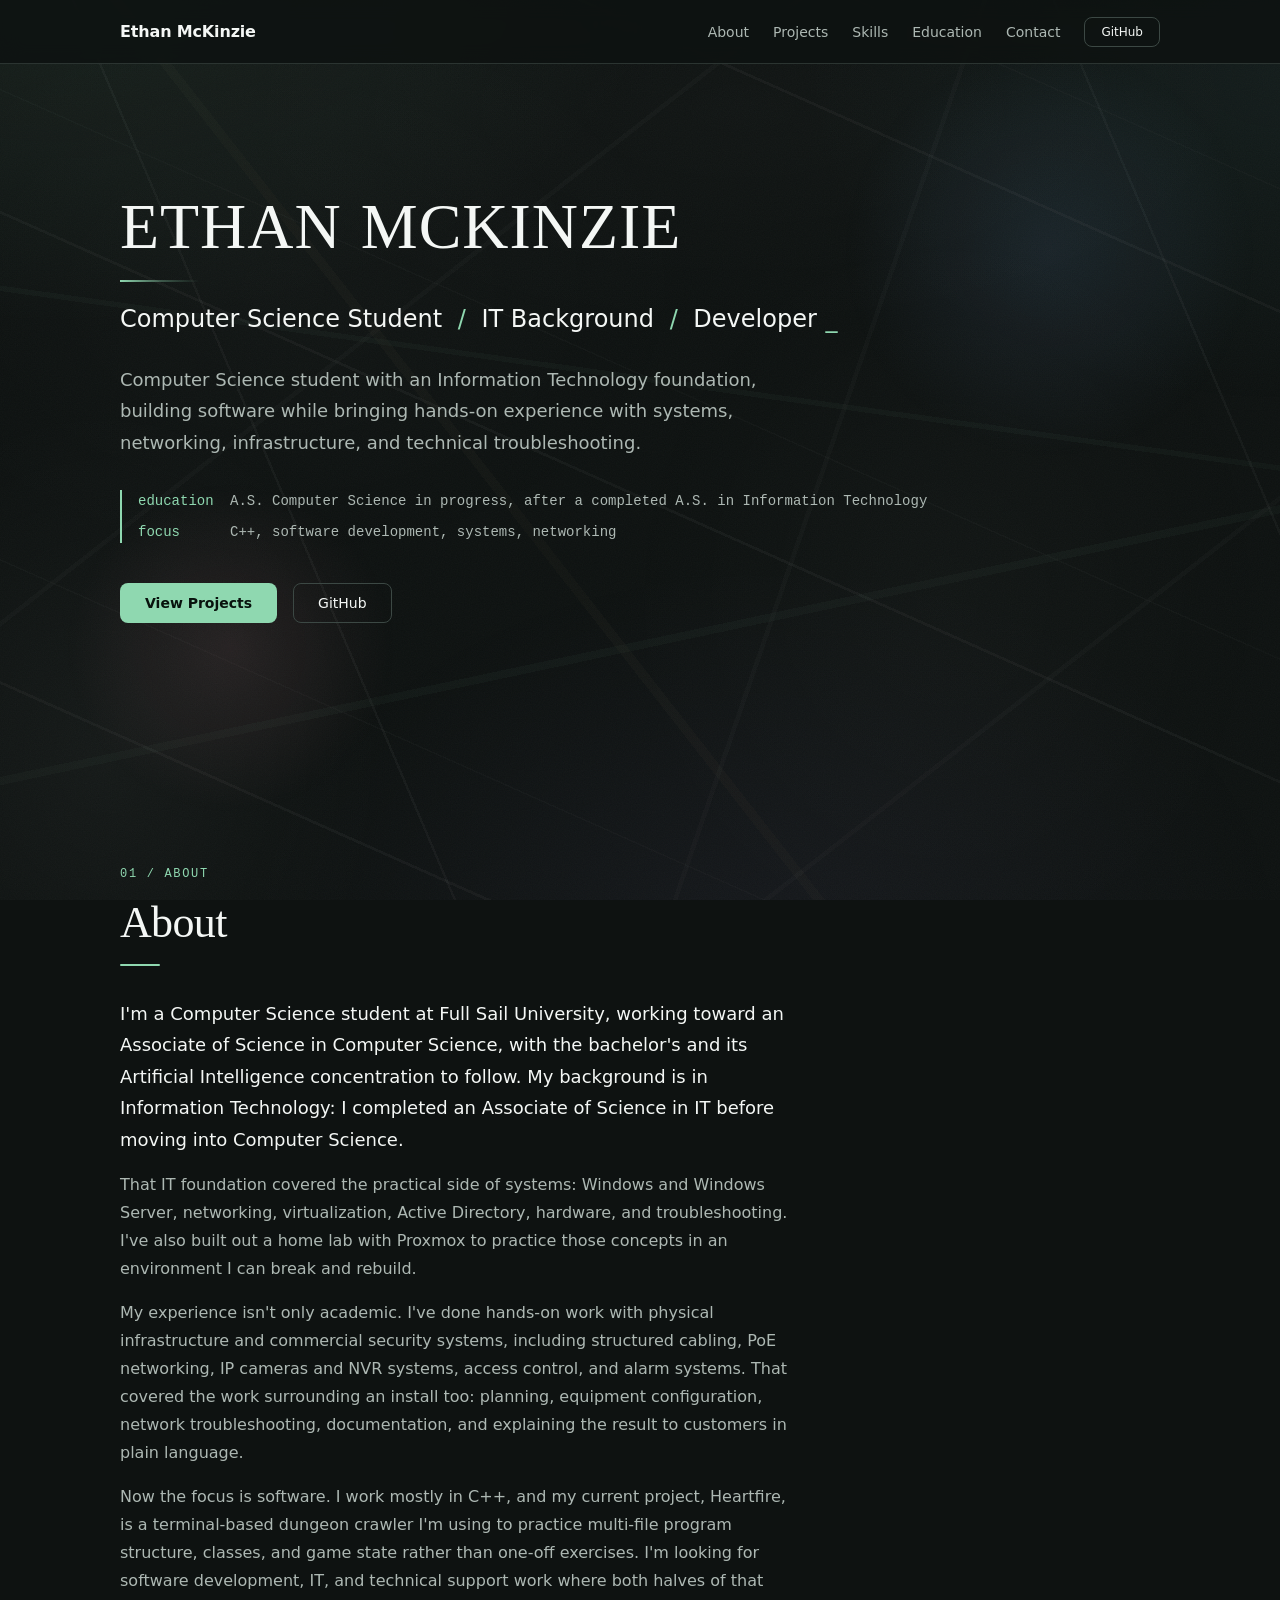
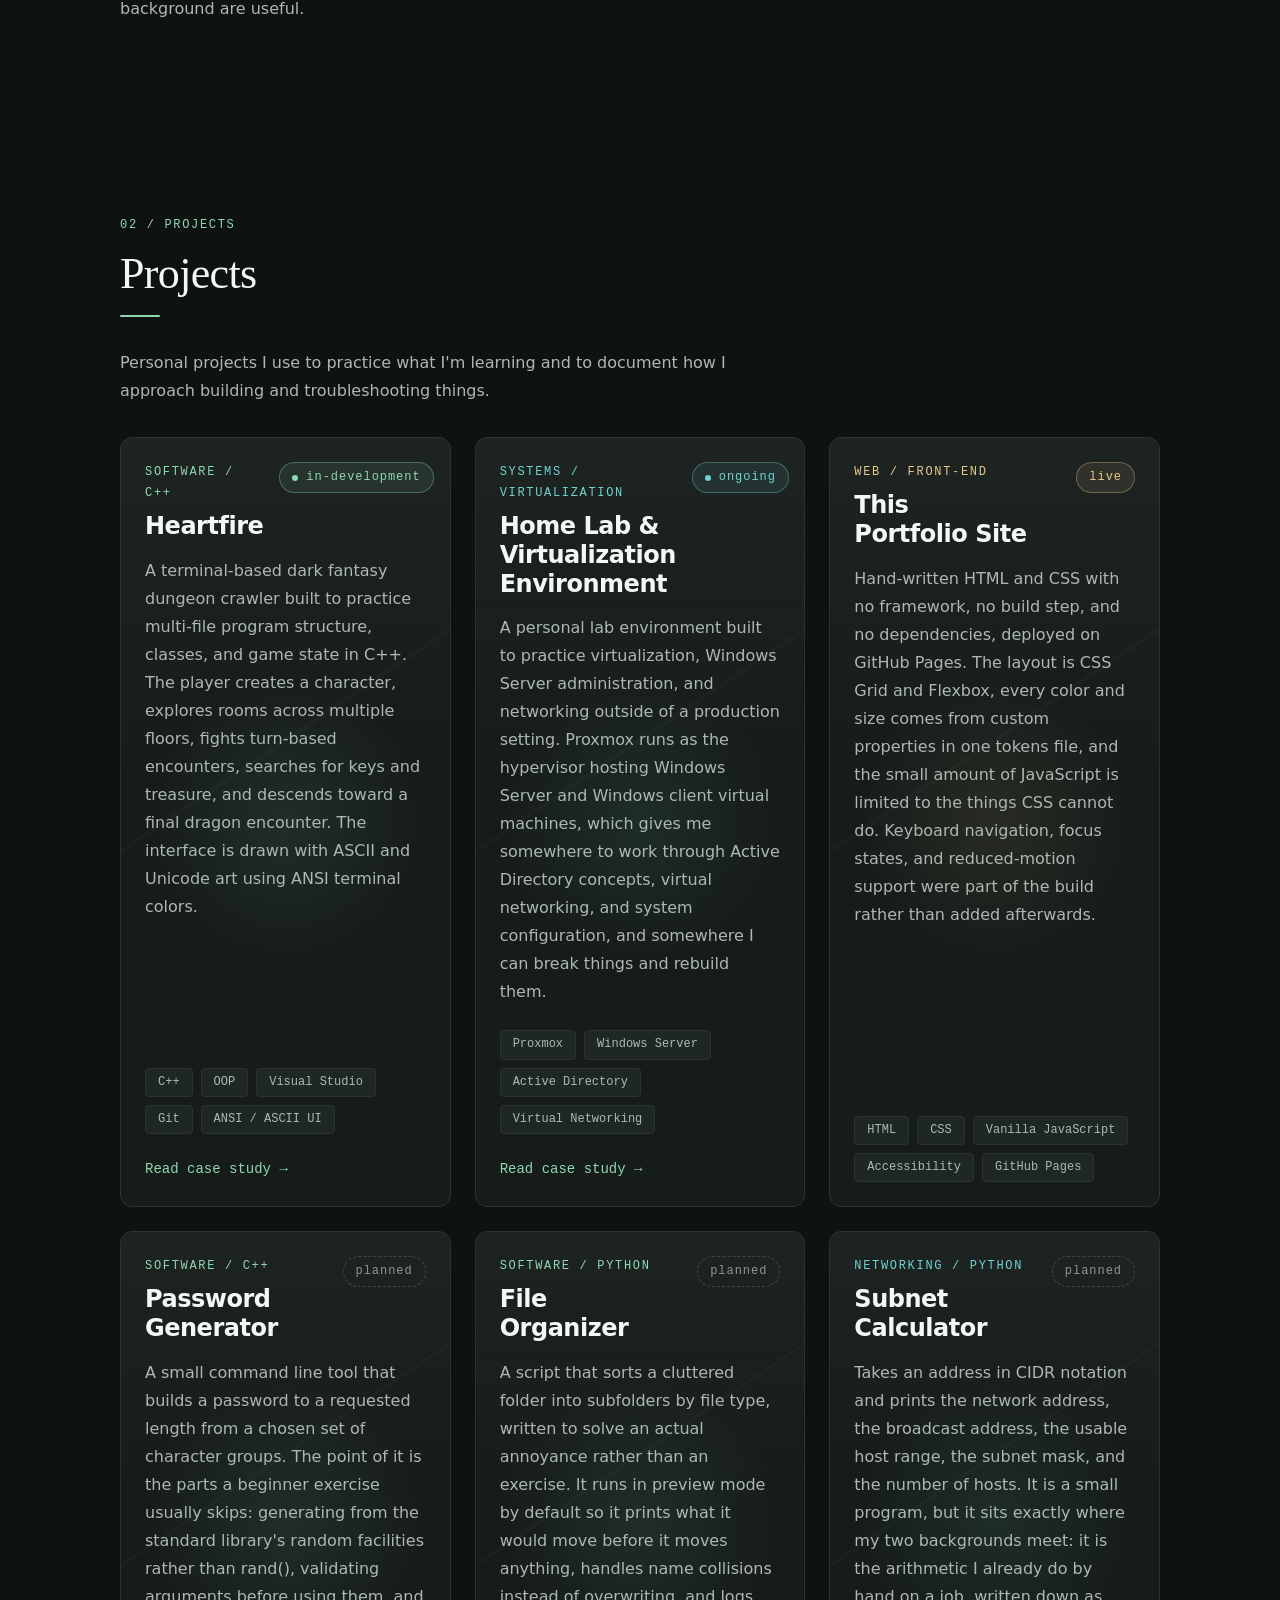
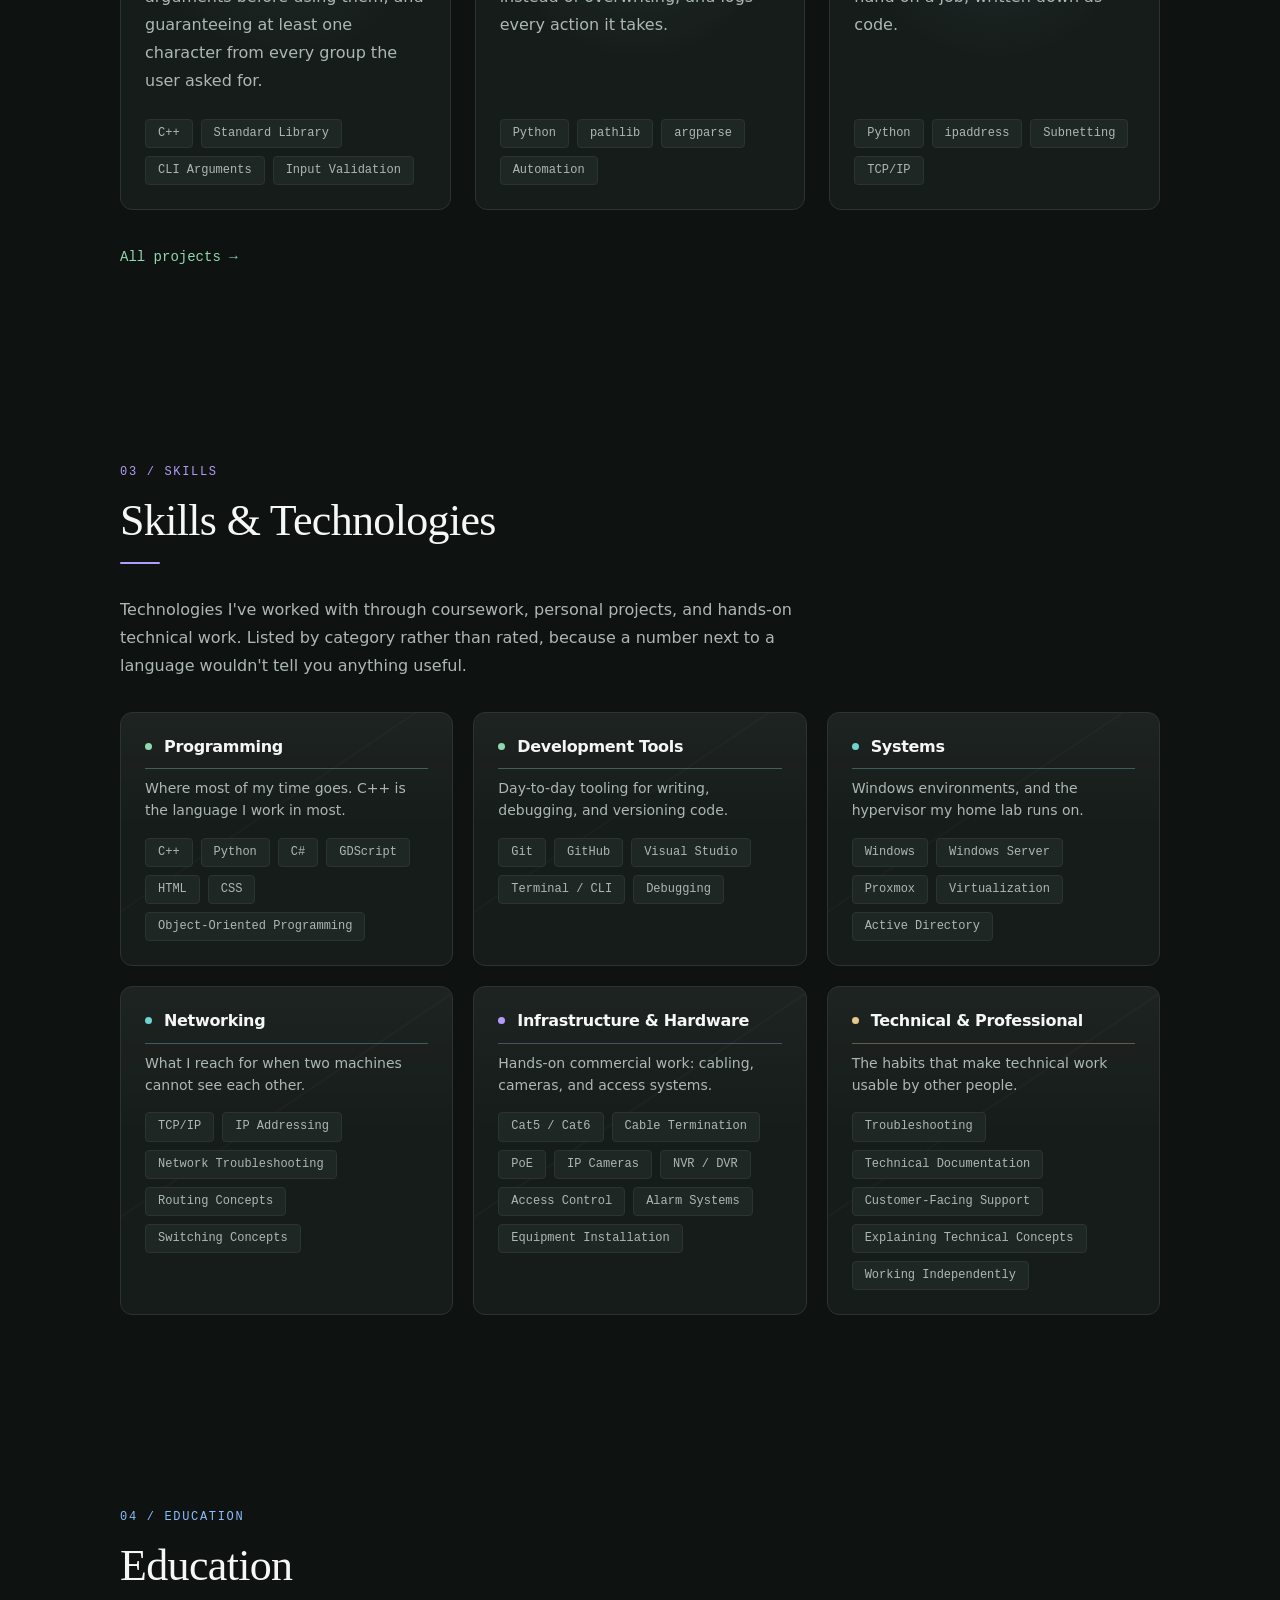
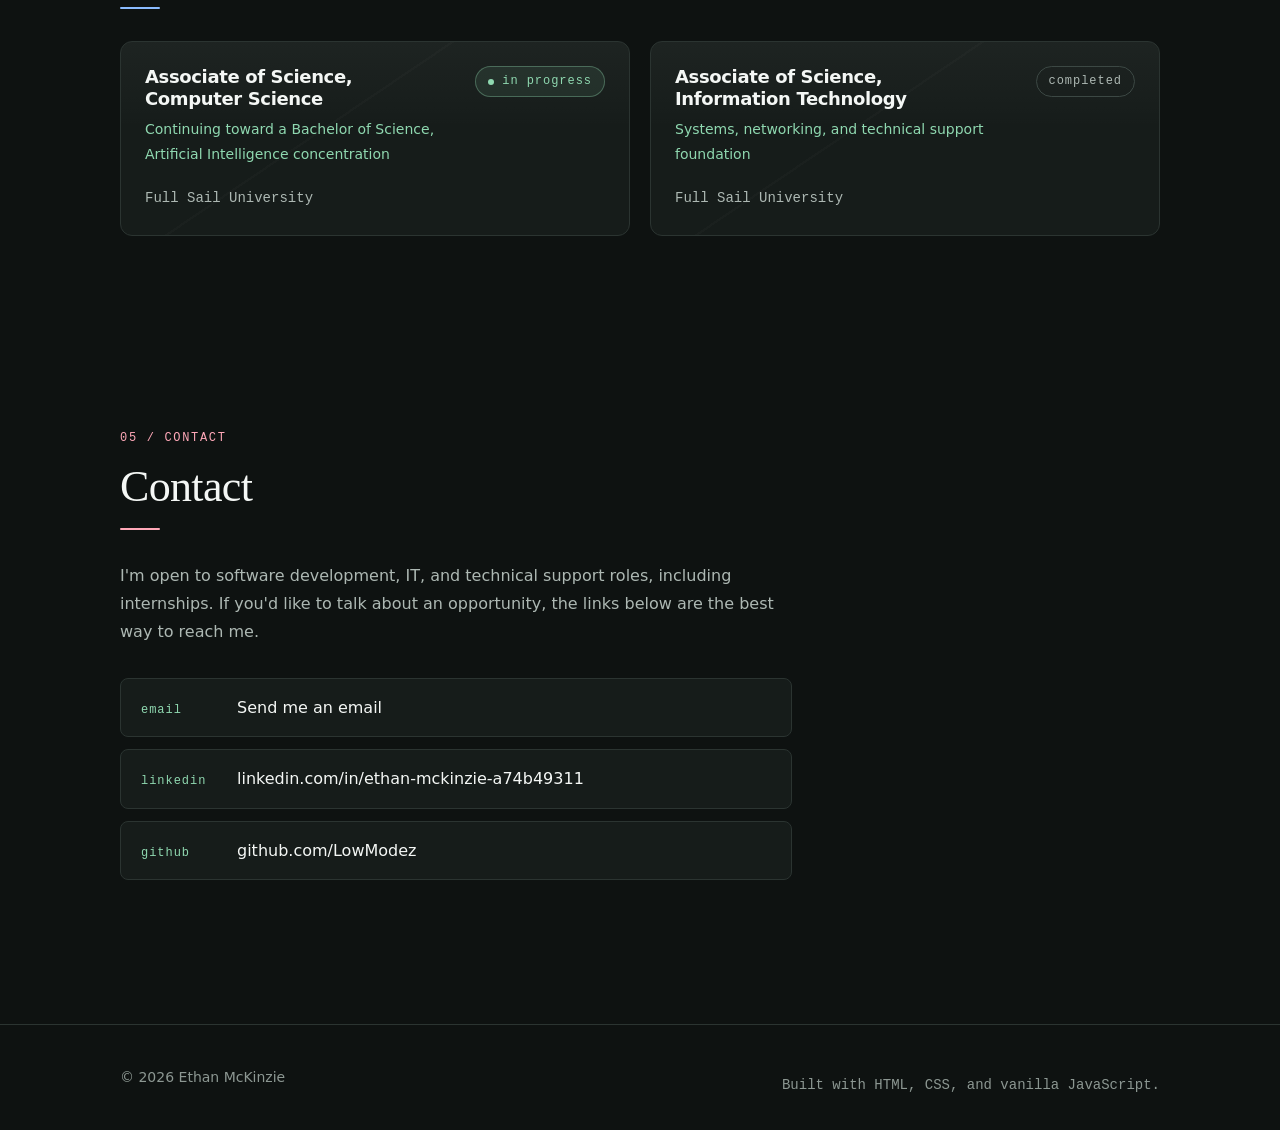
==== commit 44e211d0: "Correct education: A.S. Computer Science in progress" ====
--- a/index.html
+++ b/index.html
@@ -140,7 +140,7 @@
                 <ul class="hero__meta">
                     <li>
                         <span class="hero__meta-key">education</span>
-                        <span>B.S. Computer Science, Artificial Intelligence concentration, in progress</span>
+                        <span>A.S. Computer Science in progress, after a completed A.S. in Information Technology</span>
                     </li>
                     <li>
                         <span class="hero__meta-key">focus</span>
@@ -164,10 +164,11 @@
 
             <div class="about__body measure">
                 <p class="about__lead" data-reveal>
-                    I'm a Computer Science student at Full Sail University, working toward a
-                    Bachelor of Science with a concentration in Artificial Intelligence. My
-                    background is in Information Technology. I completed an Associate of
-                    Science in IT before moving into Computer Science.
+                    I'm a Computer Science student at Full Sail University, working toward an
+                    Associate of Science in Computer Science, with the bachelor's and its
+                    Artificial Intelligence concentration to follow. My background is in
+                    Information Technology: I completed an Associate of Science in IT before
+                    moving into Computer Science.
                 </p>
 
                 <p>
@@ -501,12 +502,19 @@
 
             <ul class="education-list">
                 <!-- Current degree first: it is the most relevant fact on
-                     the page for the roles this site targets. -->
+                     the page for the roles this site targets.
+
+                     The bachelor's is named in the focus line rather than
+                     given a card of its own. A card with a "planned" pill
+                     would put a credential on the page that has not been
+                     started, which reads as padding next to two real
+                     ones. Stated as the direction of travel, it is simply
+                     true. -->
                 <li class="card education" data-reveal>
                     <div class="education__header">
                         <div>
-                            <h3 class="education__degree">Bachelor of Science, Computer Science</h3>
-                            <p class="education__focus">Artificial Intelligence Concentration</p>
+                            <h3 class="education__degree">Associate of Science, Computer Science</h3>
+                            <p class="education__focus">Continuing toward a Bachelor of Science, Artificial Intelligence concentration</p>
                         </div>
                         <p class="status status--live">in progress</p>
                     </div>
